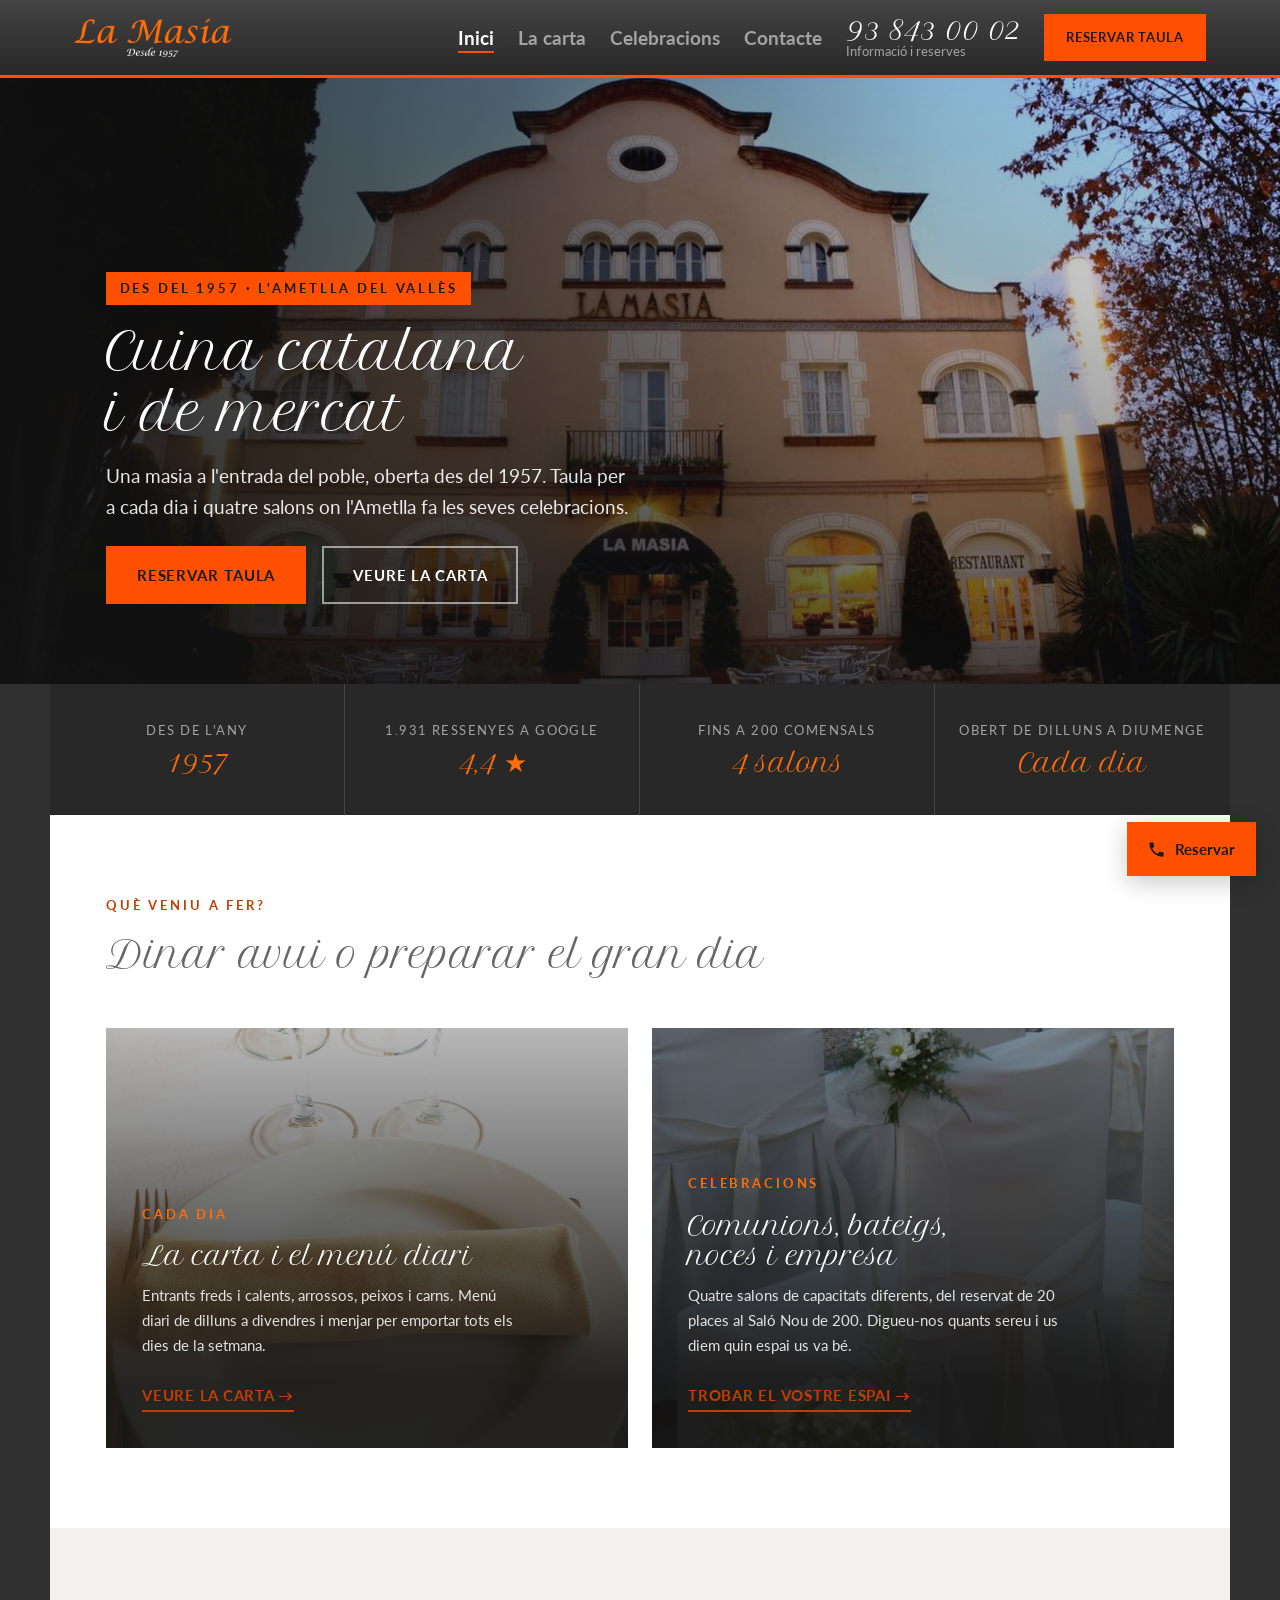
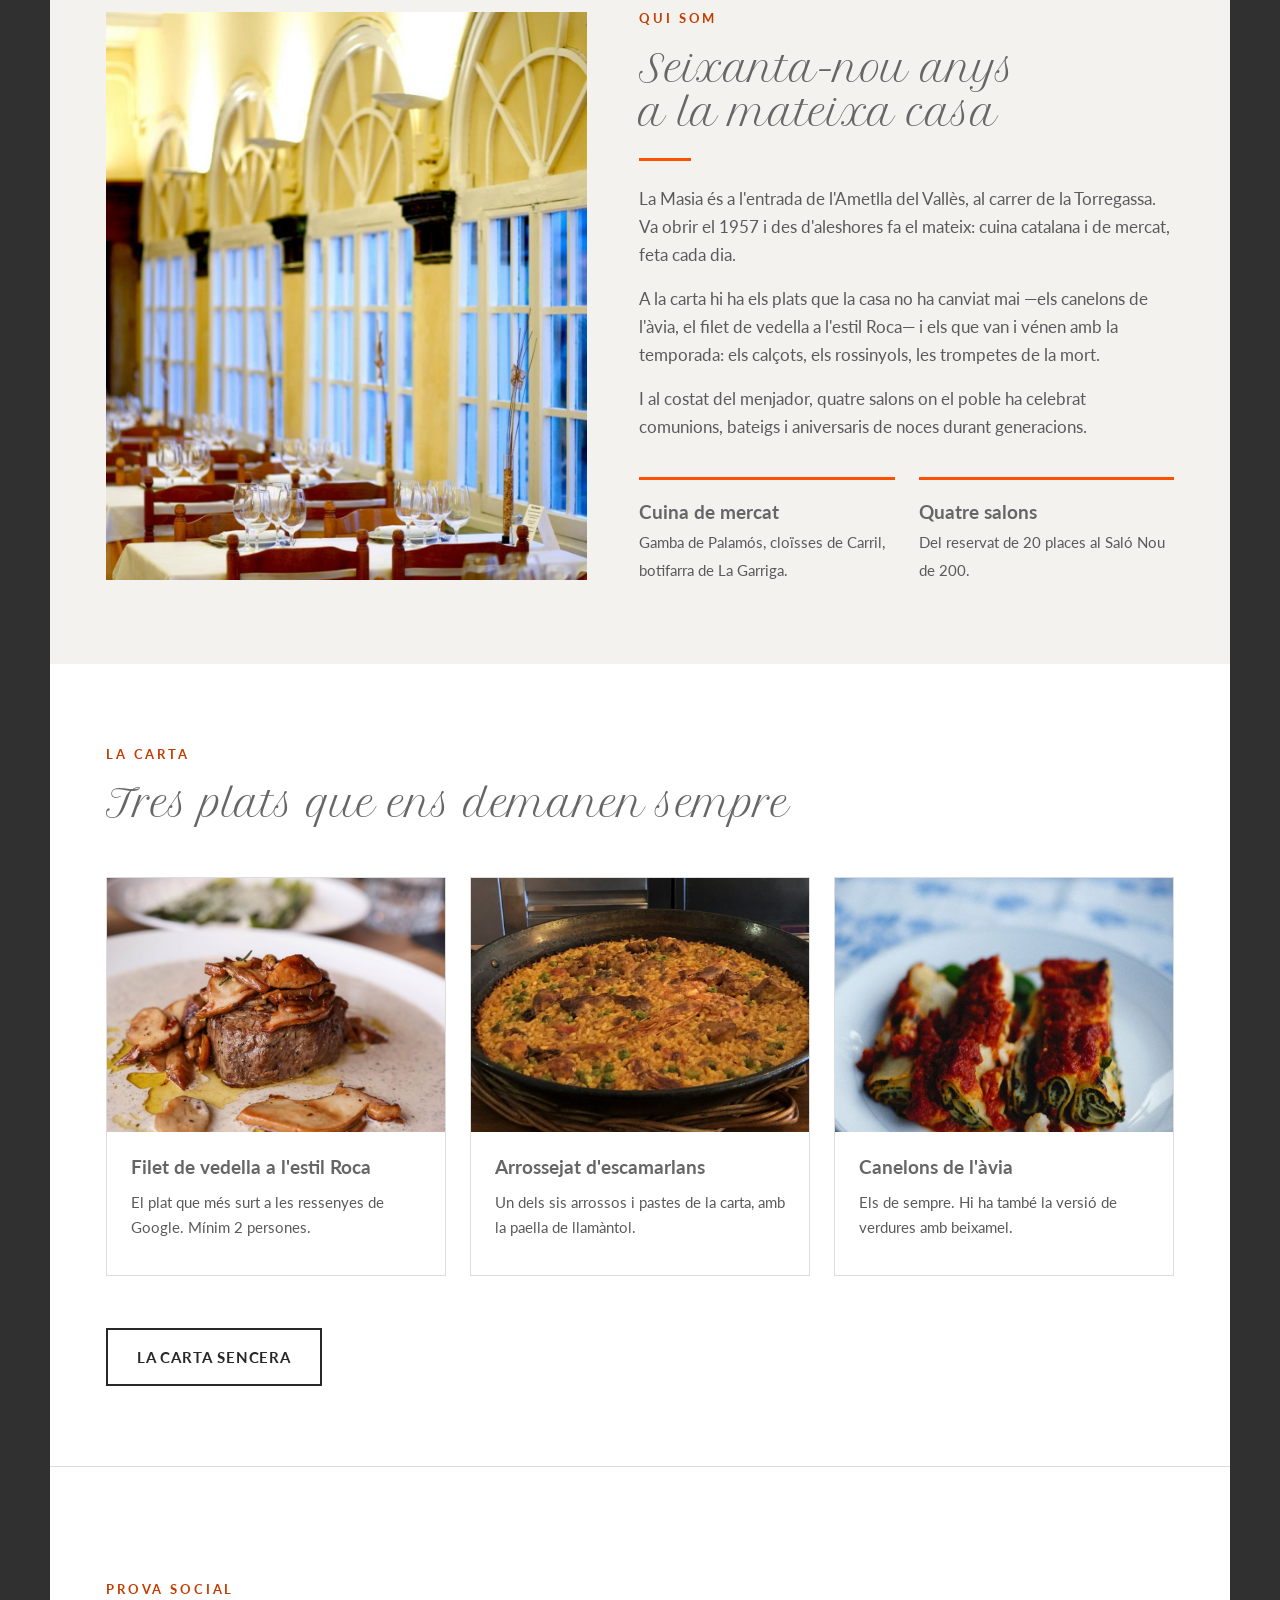
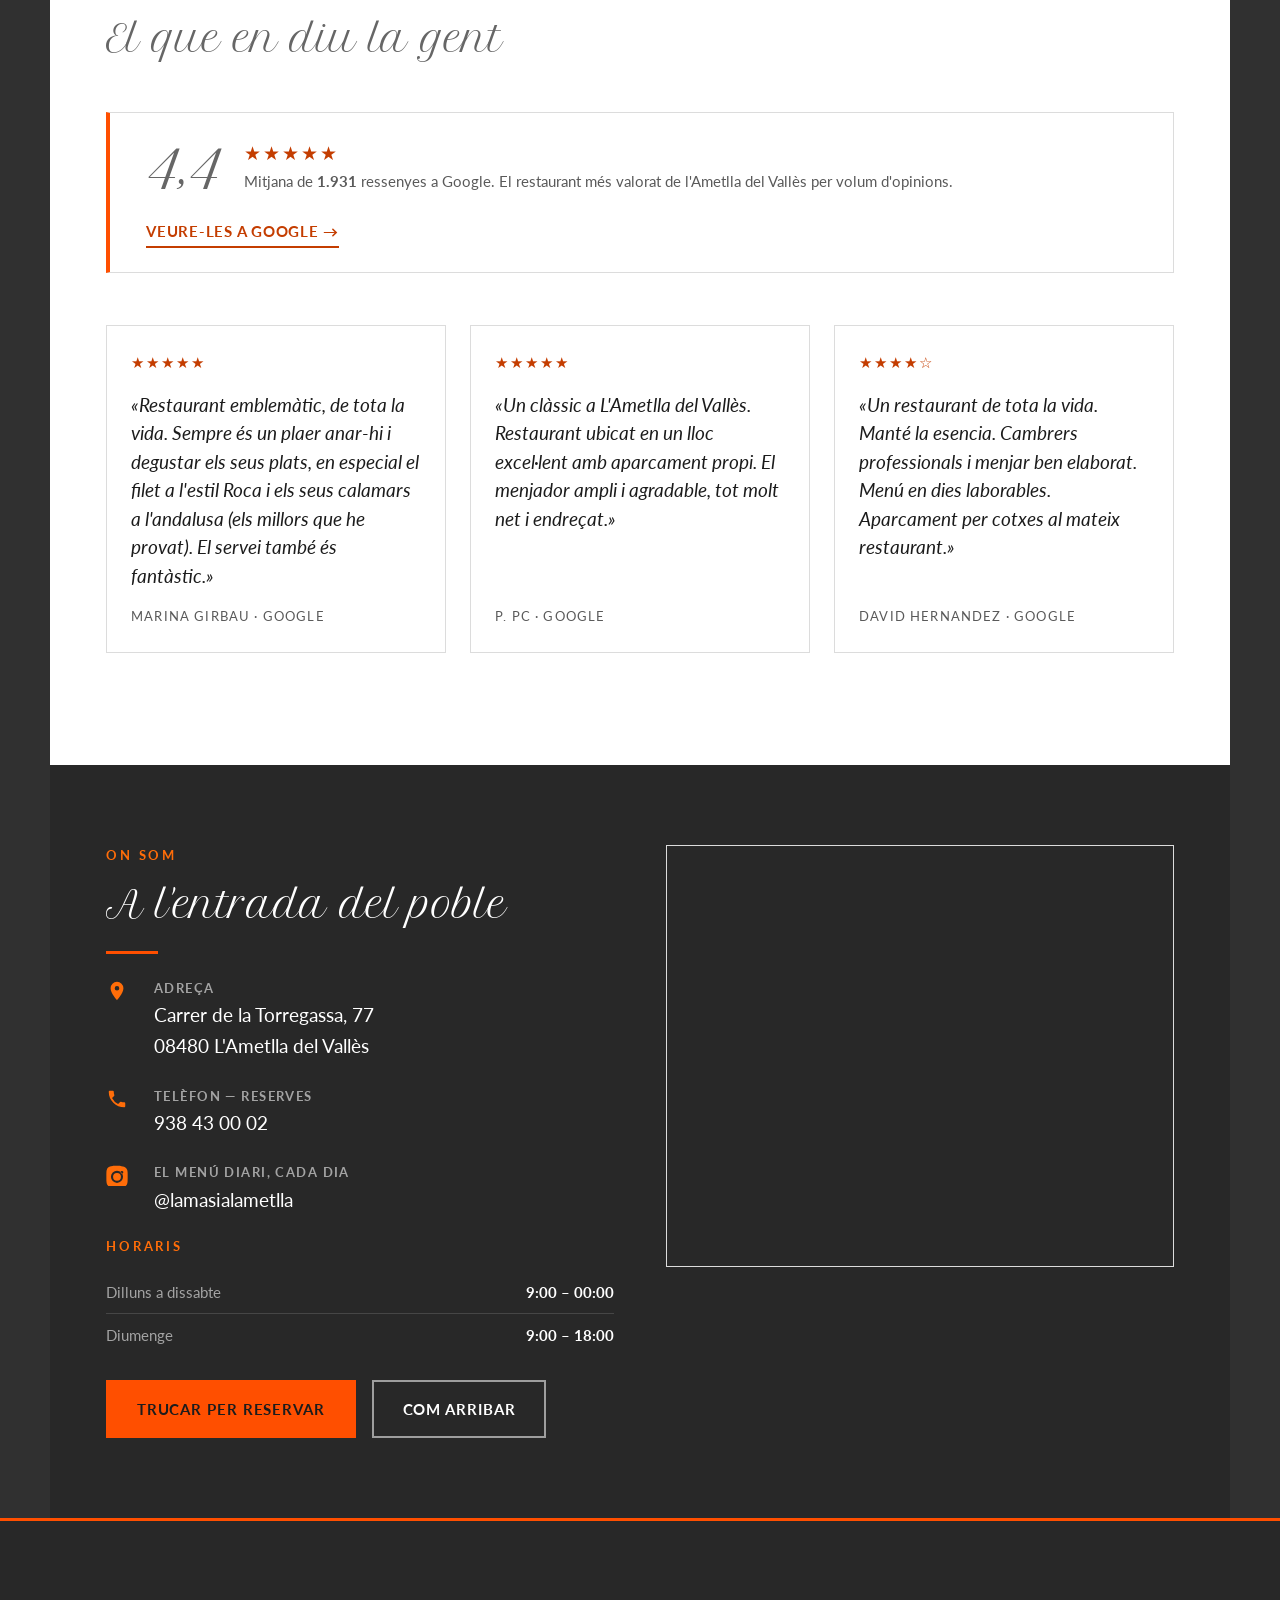
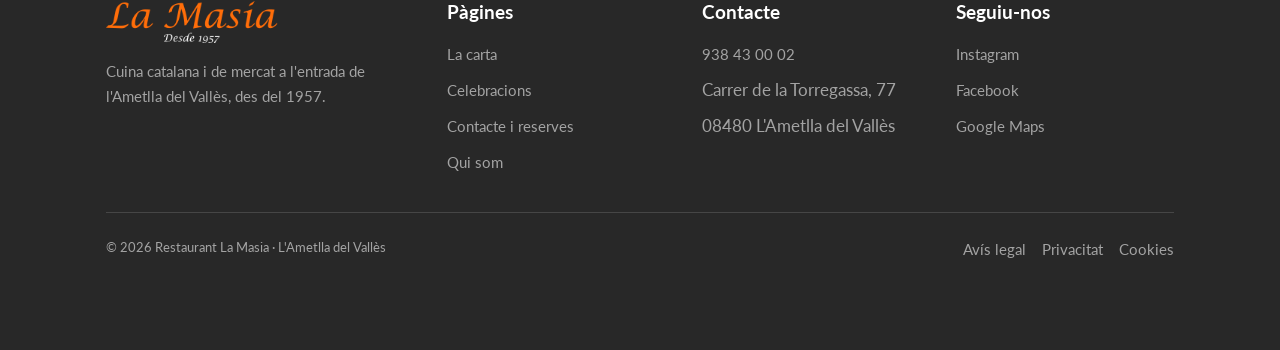
==== index.html @ 3cd814d4 "Arregla la lectura de la banda de fets i treu el mínim de comensals "1957 / Des de l'any" es llegia " ====
<!DOCTYPE html>
<html lang="ca">
<head>
<meta charset="UTF-8">
<meta name="viewport" content="width=device-width, initial-scale=1.0">
<title>Restaurant La Masia — Cuina catalana i de mercat a L'Ametlla del Vallès</title>
<meta name="description" content="Restaurant La Masia, a l'entrada de l'Ametlla del Vallès des del 1957. Cuina catalana i de mercat, menú diari, per emportar i quatre salons per a celebracions de fins a 200 persones.">
<link rel="canonical" href="https://lamasiarestaurant.com/">

<meta property="og:type" content="website">
<meta property="og:locale" content="ca_ES">
<meta property="og:site_name" content="Restaurant La Masia">
<meta property="og:title" content="Restaurant La Masia — Cuina catalana i de mercat a L'Ametlla del Vallès">
<meta property="og:description" content="Una masia a l'entrada de l'Ametlla del Vallès des del 1957. Cuina catalana i de mercat i quatre salons per a celebracions.">
<meta property="og:url" content="https://lamasiarestaurant.com/">
<meta property="og:image" content="https://lamasiarestaurant.com/assets/photo-hero.jpg">
<meta name="twitter:card" content="summary_large_image">

<link rel="icon" href="assets/favicon.ico" sizes="any">
<link rel="icon" type="image/png" href="assets/favicon.png">
<link rel="apple-touch-icon" href="assets/apple-touch-icon.png">

<link rel="preconnect" href="https://fonts.googleapis.com">
<link rel="preconnect" href="https://fonts.gstatic.com" crossorigin>
<link href="https://fonts.googleapis.com/css2?family=Lato:wght@400;700&family=Petit+Formal+Script&display=swap" rel="stylesheet">
<link rel="stylesheet" href="css/styles.css">

<!-- JSON-LD: subtipus Restaurant (no LocalBusiness genèric), amb els camps
     propis del tipus. Totes les dades són verificades — vegeu PLA.md.
     No hi ha "geo": no tenim coordenades comprovades i no se n'inventen. -->
<script type="application/ld+json">
{
  "@context": "https://schema.org",
  "@type": "Restaurant",
  "@id": "https://lamasiarestaurant.com/#restaurant",
  "name": "Restaurant La Masia",
  "alternateName": "La Masia de l'Ametlla",
  "description": "Masia a l'entrada de l'Ametlla del Vallès, oberta des del 1957, amb cuina catalana i de mercat i quatre salons per a celebracions.",
  "url": "https://lamasiarestaurant.com/",
  "telephone": "+34938430002",
  "foundingDate": "1957",
  "servesCuisine": ["Catalana", "Mediterrània", "De mercat"],
  "menu": "https://lamasiarestaurant.com/carta.html",
  "acceptsReservations": "https://lamasiarestaurant.com/contacte.html",
  "priceRange": "€€€",
  "currenciesAccepted": "EUR",
  "image": "https://lamasiarestaurant.com/assets/photo-hero.jpg",
  "logo": "https://lamasiarestaurant.com/assets/logo-la-masia.png",
  "hasMap": "https://maps.google.com/maps?q=Carrer+de+la+Torregassa+77+08480+L%27Ametlla+del+Vall%C3%A8s",
  "address": {
    "@type": "PostalAddress",
    "streetAddress": "Carrer de la Torregassa, 77",
    "addressLocality": "L'Ametlla del Vallès",
    "addressRegion": "Barcelona",
    "postalCode": "08480",
    "addressCountry": "ES"
  },
  "openingHoursSpecification": [
    {
      "@type": "OpeningHoursSpecification",
      "dayOfWeek": ["Monday", "Tuesday", "Wednesday", "Thursday", "Friday", "Saturday"],
      "opens": "09:00",
      "closes": "23:59"
    },
    {
      "@type": "OpeningHoursSpecification",
      "dayOfWeek": "Sunday",
      "opens": "09:00",
      "closes": "18:00"
    }
  ],
  "aggregateRating": {
    "@type": "AggregateRating",
    "ratingValue": "4.4",
    "reviewCount": "1931",
    "bestRating": "5"
  },
  "sameAs": [
    "https://www.facebook.com/lamasiadelametlla",
    "https://www.instagram.com/lamasialametlla/"
  ]
}
</script>
</head>
<body>

<a class="salta-al-contingut" href="#contingut">Vés al contingut</a>

<!-- ══ NAVEGACIÓ ══════════════════════════════════════════════ -->
<header class="nav">
  <div class="envolt">
    <a href="index.html" class="nav-marca" aria-label="Restaurant La Masia — inici">
      <img src="assets/logo-la-masia.png" width="229" height="56" alt="Restaurant La Masia" fetchpriority="high">
    </a>

    <nav aria-label="Navegació principal">
      <ul class="nav-enllacos">
        <li><a href="index.html" aria-current="page">Inici</a></li>
        <li><a href="carta.html">La carta</a></li>
        <li><a href="celebracions.html">Celebracions</a></li>
        <li><a href="contacte.html">Contacte</a></li>
      </ul>
    </nav>

    <a class="nav-tel" href="tel:+34938430002">
      <strong>93 843 00 02</strong>
      <span>Informació i reserves</span>
    </a>
    <a class="boto boto-principal" href="contacte.html">Reservar taula</a>

    <button class="nav-boto-menu" id="boto-menu" type="button"
            aria-expanded="false" aria-controls="menu-mobil" aria-label="Obrir el menú">
      <span></span><span></span><span></span>
    </button>
  </div>
</header>

<div class="menu-mobil" id="menu-mobil">
  <a href="index.html" aria-current="page">Inici</a>
  <a href="carta.html">La carta</a>
  <a href="celebracions.html">Celebracions</a>
  <a href="contacte.html">Contacte</a>
  <a href="tel:+34938430002">Trucar — 938 43 00 02</a>
  <a class="boto boto-principal" href="contacte.html">Reservar taula</a>
</div>

<main id="contingut">

  <!-- ══ HERO ═══════════════════════════════════════════════════
       La façana a tota pantalla. El taronja es reserva per als accents,
       no per a un fons: com a fons competeix amb la fotografia.
  ═══════════════════════════════════════════════════════════════ -->
  <section class="hero">
    <div class="hero-foto">
      <!-- FOTO DEL RESTAURANT (del seu web actual, 1200x800). La façana de dia.
           Convé demanar-los l'original a més resolució, i una de capvespre
           amb els llums encesos, que és com es veu millor la casa. -->
      <img src="assets/photo-hero.jpg" width="1800" height="1000"
           alt="" fetchpriority="high" decoding="async">
    </div>
    <div class="hero-vel"></div>

    <div class="envolt">
      <div class="hero-text">
        <span class="hero-etiqueta">Des del 1957 · L'Ametlla del Vallès</span>
        <h1 class="hero-titol">Cuina catalana i de mercat</h1>
        <p class="hero-frase">
          Una masia a l'entrada del poble, oberta des del 1957. Taula per a cada dia
          i quatre salons on l'Ametlla fa les seves celebracions.
        </p>
        <div class="grup-botons">
          <a class="boto boto-principal" href="tel:+34938430002">Reservar taula</a>
          <a class="boto boto-contorn" href="carta.html">Veure la carta</a>
        </div>
      </div>
    </div>
  </section>

  <div class="pagina">

  <!-- ══ BANDA DE FETS ══════════════════════════════════════════
       L'etiqueta va A DALT i la xifra a sota, a les quatre cel·les.
       Ha de ser igual a totes: si només se'n gira una, les xifres
       grans queden a alçades diferents i la fila es veu coixa.
  ═══════════════════════════════════════════════════════════════ -->
  <section class="banda-fets" aria-label="La Masia en xifres">
    <ul>
      <li>
        <span class="fet-etiqueta">Des de l'any</span>
        <span class="fet-xifra">1957</span>
      </li>
      <li>
        <span class="fet-etiqueta"><span data-valoracio="total">1.931</span> ressenyes a Google</span>
        <span class="fet-xifra"><span data-valoracio="nota">4,4</span> ★</span>
      </li>
      <li>
        <span class="fet-etiqueta">Fins a 200 comensals</span>
        <span class="fet-xifra">4 salons</span>
      </li>
      <li>
        <span class="fet-etiqueta">Obert de dilluns a diumenge</span>
        <span class="fet-xifra">Cada dia</span>
      </li>
    </ul>
  </section>

  <!-- ══ ELS DOS CAMINS ═════════════════════════════════════════
       La idea estructural de tota la web: La Masia són dos negocis
       sota un mateix sostre, amb dos públics i dos temps de decisió.
  ═══════════════════════════════════════════════════════════════ -->
  <section class="seccio">
    <div class="envolt">
      <div class="apareix">
        <span class="sobretitol">Què veniu a fer?</span>
        <h2 class="titol-seccio">Dinar avui o preparar el gran dia</h2>
      </div>

      <div class="camins">
        <article class="cami apareix">
          <!-- FOTO DEL RESTAURANT (del seu web actual). Taula parada. -->
          <img src="assets/photo-carta-hero.jpg" width="1800" height="850"
               alt="" loading="lazy" decoding="async">
          <span class="sobretitol">Cada dia</span>
          <h3>La carta i el menú diari</h3>
          <p>
            Entrants freds i calents, arrossos, peixos i carns. Menú diari de dilluns
            a divendres i menjar per emportar tots els dies de la setmana.
          </p>
          <span><a class="enllac-fletxa" href="carta.html">Veure la carta →</a></span>
        </article>

        <article class="cami apareix">
          <!-- FOTO DEL RESTAURANT (del seu web actual). Muntatge de celebració. -->
          <img src="assets/photo-celebracions-hero.jpg" width="1800" height="850"
               alt="" loading="lazy" decoding="async">
          <span class="sobretitol">Celebracions</span>
          <h3>Comunions, bateigs, noces i empresa</h3>
          <p>
            Quatre salons de capacitats diferents, del reservat de 20 places al Saló Nou
            de 200. Digueu-nos quants sereu i us diem quin espai us va bé.
          </p>
          <span><a class="enllac-fletxa" href="celebracions.html">Trobar el vostre espai →</a></span>
        </article>
      </div>
    </div>
  </section>

  <!-- ══ DES DEL 1957 ═══════════════════════════════════════════ -->
  <section class="seccio seccio-gris" id="qui-som">
    <div class="envolt">
      <div class="historia">
        <div class="historia-foto apareix">
          <!-- FOTO DEL RESTAURANT (del seu web actual). -->
          <img src="assets/photo-casa.jpg" width="1100" height="1300"
               alt="El menjador de La Masia" loading="lazy" decoding="async">
        </div>

        <div class="historia-cos apareix">
          <span class="sobretitol">Qui som</span>
          <h2 class="titol-seccio">Seixanta-nou anys a la mateixa casa</h2>
          <hr class="regle">
          <p>
            La Masia és a l'entrada de l'Ametlla del Vallès, al carrer de la Torregassa.
            Va obrir el 1957 i des d'aleshores fa el mateix: cuina catalana i de mercat,
            feta cada dia.
          </p>
          <p>
            A la carta hi ha els plats que la casa no ha canviat mai —els canelons de
            l'àvia, el filet de vedella a l'estil Roca— i els que van i vénen amb la
            temporada: els calçots, els rossinyols, les trompetes de la mort.
          </p>
          <p>
            I al costat del menjador, quatre salons on el poble ha celebrat comunions,
            bateigs i aniversaris de noces durant generacions.
          </p>

          <div class="valors">
            <div class="valor">
              <strong>Cuina de mercat</strong>
              <span>Gamba de Palamós, cloïsses de Carril, botifarra de La Garriga.</span>
            </div>
            <div class="valor">
              <strong>Quatre salons</strong>
              <span>Del reservat de 20 places al Saló Nou de 200.</span>
            </div>
          </div>
        </div>
      </div>
    </div>
  </section>

  <!-- ══ TRES PLATS DE LA CASA ══════════════════════════════════
       Noms exactes de la seva carta oficial de 2025. Sense preus:
       ells mateixos publiquen la carta sense preus.
  ═══════════════════════════════════════════════════════════════ -->
  <section class="seccio">
    <div class="envolt">
      <div class="apareix">
        <span class="sobretitol">La carta</span>
        <h2 class="titol-seccio">Tres plats que ens demanen sempre</h2>
      </div>

      <div class="plats-destacats">
        <article class="plat-targeta apareix">
          <!-- FOTO REAL PENDENT: filet de vedella a l'estil Roca.
         Ara hi ha una imatge d'STOCK (Pexels) que s'hi assembla, només
         perquè la maqueta es vegi bé. NO és un plat de la casa. -->
          <img src="assets/photo-plat-roca.jpg" width="1000" height="750"
               alt="" loading="lazy" decoding="async">
          <div class="plat-targeta-cos">
            <h3>Filet de vedella a l'estil Roca</h3>
            <p>El plat que més surt a les ressenyes de Google. Mínim 2 persones.</p>
          </div>
        </article>

        <article class="plat-targeta apareix">
          <!-- FOTO DEL RESTAURANT (del seu web actual). -->
          <img src="assets/photo-plat-arros.jpg" width="1000" height="750"
               alt="Paella feta a La Masia" loading="lazy" decoding="async">
          <div class="plat-targeta-cos">
            <h3>Arrossejat d'escamarlans</h3>
            <p>Un dels sis arrossos i pastes de la carta, amb la paella de llamàntol.</p>
          </div>
        </article>

        <article class="plat-targeta apareix">
          <!-- FOTO REAL PENDENT: canelons de l'àvia.
         Ara hi ha una imatge d'STOCK (Pexels). NO és un plat de la casa. -->
          <img src="assets/photo-plat-canelons.jpg" width="1000" height="750"
               alt="" loading="lazy" decoding="async">
          <div class="plat-targeta-cos">
            <h3>Canelons de l'àvia</h3>
            <p>Els de sempre. Hi ha també la versió de verdures amb beixamel.</p>
          </div>
        </article>
      </div>

      <p class="grup-botons">
        <a class="boto boto-contorn" href="carta.html">La carta sencera</a>
      </p>
    </div>
  </section>

  <!-- ══ RESSENYES ══════════════════════════════════════════════ -->
  <section class="seccio seccio-ampla" aria-labelledby="titol-ressenyes">
    <div class="envolt">
      <div class="apareix">
        <span class="sobretitol">Prova social</span>
        <h2 class="titol-seccio" id="titol-ressenyes">El que en diu la gent</h2>
      </div>

      <div class="nota-google apareix">
        <span class="nota-xifra" data-valoracio="nota">4,4</span>
        <div>
          <div class="nota-estrelles" aria-hidden="true">★★★★★</div>
          <p class="nota-detall">
            Mitjana de <strong data-valoracio="total">1.931</strong> ressenyes a Google.
            El restaurant més valorat de l'Ametlla del Vallès per volum d'opinions.
          </p>
        </div>
        <span><a class="enllac-fletxa"
           href="https://maps.google.com/maps?q=Restaurant+La+Masia+L%27Ametlla+del+Vall%C3%A8s"
           target="_blank" rel="noopener">Veure-les a Google →</a></span>
      </div>

      <div class="ressenyes">
        <!-- RESSENYES REALS del perfil de Google del restaurant, copiades
             l'1/08/2026. Cap d'inventada. El nom és el que mostra Google.

             Fidelitat del text: no s'hi ha canviat cap paraula. La 2a i la 3a
             estan escurçades perquè Google les talla amb "…"; s'han deixat les
             frases senceres del principi. A la 3a s'hi ha afegit un punt que hi
             faltava entre "laborables" i "Aparcament", i s'hi manté el
             "la esencia" tal com el va escriure l'autor.

             Si algun dia un autor demana que en treguin la seva, s'esborra. -->
        <figure class="ressenya apareix">
          <div class="ressenya-estrelles" aria-hidden="true">★★★★★</div>
          <p class="nomes-lectors">Valoració: 5 sobre 5</p>
          <blockquote>
            «Restaurant emblemàtic, de tota la vida. Sempre és un plaer anar-hi
            i degustar els seus plats, en especial el filet a l'estil Roca i els
            seus calamars a l'andalusa (els millors que he provat). El servei
            també és fantàstic.»
          </blockquote>
          <cite>Marina Girbau · Google</cite>
        </figure>

        <figure class="ressenya apareix">
          <div class="ressenya-estrelles" aria-hidden="true">★★★★★</div>
          <p class="nomes-lectors">Valoració: 5 sobre 5</p>
          <blockquote>
            «Un clàssic a L'Ametlla del Vallès. Restaurant ubicat en un lloc
            excel·lent amb aparcament propi. El menjador ampli i agradable, tot
            molt net i endreçat.»
          </blockquote>
          <cite>P. Pc · Google</cite>
        </figure>

        <figure class="ressenya apareix">
          <div class="ressenya-estrelles" aria-hidden="true">★★★★☆</div>
          <p class="nomes-lectors">Valoració: 4 sobre 5</p>
          <blockquote>
            «Un restaurant de tota la vida. Manté la esencia. Cambrers
            professionals i menjar ben elaborat. Menú en dies laborables.
            Aparcament per cotxes al mateix restaurant.»
          </blockquote>
          <cite>David Hernandez · Google</cite>
        </figure>
      </div>
    </div>
  </section>

  <!-- ══ ON SOM ═════════════════════════════════════════════════ -->
  <section class="seccio seccio-fosca" id="on-som">
    <div class="envolt">
      <div class="contacte-graella">
        <div class="apareix">
          <span class="sobretitol">On som</span>
          <h2 class="titol-seccio">A l'entrada del poble</h2>
          <hr class="regle">

          <ul class="dades">
            <li>
              <svg viewBox="0 0 24 24" aria-hidden="true"><path d="M12 2a7 7 0 0 0-7 7c0 5.25 7 13 7 13s7-7.75 7-13a7 7 0 0 0-7-7Zm0 9.5A2.5 2.5 0 1 1 12 6.5a2.5 2.5 0 0 1 0 5Z"/></svg>
              <span>
                <span class="dades-etiqueta">Adreça</span>
                <span class="dades-valor">Carrer de la Torregassa, 77<br>08480 L'Ametlla del Vallès</span>
              </span>
            </li>
            <li>
              <svg viewBox="0 0 24 24" aria-hidden="true"><path d="M6.6 10.8a15.1 15.1 0 0 0 6.6 6.6l2.2-2.2a1 1 0 0 1 1-.24 11.4 11.4 0 0 0 3.6.58 1 1 0 0 1 1 1V20a1 1 0 0 1-1 1A17 17 0 0 1 3 4a1 1 0 0 1 1-1h3.5a1 1 0 0 1 1 1 11.4 11.4 0 0 0 .57 3.6 1 1 0 0 1-.25 1Z"/></svg>
              <span>
                <span class="dades-etiqueta">Telèfon — reserves</span>
                <span class="dades-valor"><a href="tel:+34938430002">938 43 00 02</a></span>
              </span>
            </li>
            <li>
              <svg viewBox="0 0 24 24" aria-hidden="true"><path d="M12 2c-3.2 0-3.6 0-4.9.07-1.2.06-2.1.26-2.8.55a5.6 5.6 0 0 0-2 1.3 5.6 5.6 0 0 0-1.3 2c-.3.7-.5 1.5-.55 2.8C.4 10.4.4 10.8.4 14s0 3.6.07 4.9c.06 1.2.26 2.1.55 2.8.3.8.7 1.4 1.3 2 .6.6 1.2 1 2 1.3.7.3 1.5.5 2.8.55 1.3.06 1.7.07 4.9.07s3.6 0 4.9-.07c1.2-.06 2.1-.26 2.8-.55a5.6 5.6 0 0 0 2-1.3 5.6 5.6 0 0 0 1.3-2c.3-.7.5-1.5.55-2.8.06-1.3.07-1.7.07-4.9s0-3.6-.07-4.9c-.06-1.2-.26-2.1-.55-2.8a5.6 5.6 0 0 0-1.3-2 5.6 5.6 0 0 0-2-1.3c-.7-.3-1.5-.5-2.8-.55C15.6 2 15.2 2 12 2Zm0 5.4a6.6 6.6 0 1 1 0 13.2 6.6 6.6 0 0 1 0-13.2Zm0 2.3a4.3 4.3 0 1 0 0 8.6 4.3 4.3 0 0 0 0-8.6Zm6.9-.6a1.5 1.5 0 1 1-3.1 0 1.5 1.5 0 0 1 3.1 0Z"/></svg>
              <span>
                <span class="dades-etiqueta">El menú diari, cada dia</span>
                <span class="dades-valor">
                  <a href="https://www.instagram.com/lamasialametlla/" target="_blank" rel="noopener">@lamasialametlla</a>
                </span>
              </span>
            </li>
          </ul>

          <h3 class="sobretitol">Horaris</h3>
          <ul class="horaris">
            <li><span class="dia">Dilluns a dissabte</span><span class="hora">9:00 – 00:00</span></li>
            <li><span class="dia">Diumenge</span><span class="hora">9:00 – 18:00</span></li>
          </ul>

          <p class="grup-botons">
            <a class="boto boto-principal" href="tel:+34938430002">Trucar per reservar</a>
            <a class="boto boto-contorn" href="contacte.html">Com arribar</a>
          </p>
        </div>

        <div class="mapa apareix">
          <!-- Mapa real per consulta d'adreça (mai coordenades inventades) -->
          <iframe
            src="https://maps.google.com/maps?q=Carrer%20de%20la%20Torregassa%2C%2077%2C%2008480%20L%27Ametlla%20del%20Vall%C3%A8s&output=embed"
            width="600" height="420" loading="lazy"
            referrerpolicy="no-referrer-when-downgrade"
            title="Mapa: Restaurant La Masia, carrer de la Torregassa 77, L'Ametlla del Vallès"></iframe>
        </div>
      </div>
    </div>
  </section>

  </div><!-- /.pagina -->
</main>

<!-- ══ PEU ══════════════════════════════════════════════════════ -->
<footer class="peu">
  <div class="envolt">
    <div class="peu-graella">
      <div class="peu-marca">
        <img src="assets/logo-la-masia.png" width="229" height="56" alt="Restaurant La Masia" loading="lazy">
        <p>
          Cuina catalana i de mercat a l'entrada de l'Ametlla del Vallès,
          des del 1957.
        </p>
      </div>

      <div>
        <h2>Pàgines</h2>
        <ul>
          <li><a href="carta.html">La carta</a></li>
          <li><a href="celebracions.html">Celebracions</a></li>
          <li><a href="contacte.html">Contacte i reserves</a></li>
          <li><a href="index.html#qui-som">Qui som</a></li>
        </ul>
      </div>

      <div>
        <h2>Contacte</h2>
        <ul>
          <li><a href="tel:+34938430002">938 43 00 02</a></li>
          <li>Carrer de la Torregassa, 77</li>
          <li>08480 L'Ametlla del Vallès</li>
        </ul>
      </div>

      <div>
        <h2>Seguiu-nos</h2>
        <ul>
          <li><a href="https://www.instagram.com/lamasialametlla/" target="_blank" rel="noopener">Instagram</a></li>
          <li><a href="https://www.facebook.com/lamasiadelametlla" target="_blank" rel="noopener">Facebook</a></li>
          <li><a href="https://maps.google.com/maps?q=Restaurant+La+Masia+L%27Ametlla+del+Vall%C3%A8s" target="_blank" rel="noopener">Google Maps</a></li>
        </ul>
      </div>
    </div>

    <div class="peu-baix">
      <p>© <span data-any>2026</span> Restaurant La Masia · L'Ametlla del Vallès</p>
      <nav aria-label="Pàgines legals">
        <a href="avis-legal.html">Avís legal</a>
        <a href="politica-privacitat.html">Privacitat</a>
        <a href="politica-cookies.html">Cookies</a>
      </nav>
    </div>
  </div>
</footer>

<!-- Acció ràpida dominant: el telèfon. Avui és l'únic canal pel qual
     accepten reserves — no tenen WhatsApp públic i no se n'inventa cap. -->
<a class="truca-flotant" href="tel:+34938430002">
  <svg viewBox="0 0 24 24" aria-hidden="true"><path d="M6.6 10.8a15.1 15.1 0 0 0 6.6 6.6l2.2-2.2a1 1 0 0 1 1-.24 11.4 11.4 0 0 0 3.6.58 1 1 0 0 1 1 1V20a1 1 0 0 1-1 1A17 17 0 0 1 3 4a1 1 0 0 1 1-1h3.5a1 1 0 0 1 1 1 11.4 11.4 0 0 0 .57 3.6 1 1 0 0 1-.25 1Z"/></svg>
  Reservar
</a>

<script src="js/main.js"></script>
</body>
</html>
---- css/styles.css ----
﻿/* ═══════════════════════════════════════════════════════════════════
   Restaurant La Masia — L'Ametlla del Vallès

   ⚠️ REGLA D'AQUEST PROJECTE: el client JA TÉ WEB. La identitat és
   SEVA, no nostra. Colors, tipografia i to visual estan HERETATS de
   lamasiarestaurant.com, no inventats. El que millorem és què ofereix
   la web i com ho ofereix, no com es veu la marca.

   Tot el que hi ha aquí està mostrejat de la seva web actual:
     · Tipografia de títols  → computed style: "Lucida, Arial, Helvetica"
       ("Lucida" resol a Lucida Calligraphy: 452 px mesurats, coincidència
       exacta amb Lucida Calligraphy i no amb cap altra Lucida)
     · Tipografia de cos     → computed style: Arial, Helvetica, Nimbus Sans L
     · Taronja del tema      → #FF4F00, del seu bg_web.png
     · Taronja del logotip   → #FF6D09, mostrejat del seu logo.png
     · Grisos                → #303030 fons, #282828/#434343 capçalera,
                               #1C1C1C text, #666666 títols de secció
   ═══════════════════════════════════════════════════════════════════ */

:root {
  /* ── Color: TOT heretat de la seva web ── */
  --taronja:       #FF4F00;  /* el taronja de les bandes del seu tema      */
  --taronja-logo:  #FF6D09;  /* el del logotip; s'usa sobre fons foscos    */
  --taronja-text:  #C43D00;  /* variant AA per a text sobre blanc (5,2:1)  */

  --gris-fons:     #303030;  /* fons de pàgina de la seva web              */
  --gris-cap-alt:  #434343;  /* dalt del degradat de la capçalera          */
  --gris-cap-baix: #282828;  /* baix del degradat de la capçalera          */
  --gris-panell:   #414141;  /* els seus desplegables                      */

  --blanc:         #FFFFFF;  /* la seva àrea de contingut                  */
  --text:          #1C1C1C;  /* el seu color de cos                        */
  --text-titol:    #666666;  /* el seu color de títol de secció            */
  --text-suau:     #5A5A5A;  /* variant AA del seu gris per a text llarg   */
  --text-clar:     #A3A3A3;  /* el seu gris sobre fons fosc                */
  --vora:          #DCDCDC;  /* filets; decoratius                         */
  --vora-fosca:    rgba(255, 255, 255, 0.14);

  /* Contrast verificat (vegeu PLA.md):
     · --taronja NO fa mai de text sobre blanc (3,3:1). Sobre blanc,
       text taronja = --taronja-text. Sobre fons fosc = --taronja-logo.
     · Botó taronja: sempre amb text --text (5,2:1). Mai blanc a sobre. */

  /* ── Tipografia ──
     Títols: **Petit Formal Script**, una cal·ligràfica web.
     La seva web fa servir Lucida Calligraphy, que és una lletra del
     SISTEMA: als mòbils (iOS i Android no la porten) queia a una serif
     qualsevol i es perdia el caràcter de la casa. Petit Formal Script és
     la que més s'hi assembla d'entre les que es carreguen com a webfont,
     comparades una per una: manté la mà cal·ligràfica.

     Va PRIMERA a la pila, per davant de Lucida Calligraphy, a propòsit:
     si Lucida anés primera, els ordinadors amb Windows veurien una lletra
     i els mòbils una altra. Ha de ser la mateixa a tot arreu.

     ⚠️ És una lletra fina: NO s'ha de fer servir per sota d'uns 22 px.
     Els usos petits (menú, preguntes freqüents, títols del peu) van amb
     --cos, que a més es llegeix molt millor en aquestes mides.

     Cos: la seva web fa servir Arial per defecte, que no és una decisió
     de marca sinó el que va sortir. Aquí s'usa Lato. */
  --titols: "Petit Formal Script", "Lucida Calligraphy", "Apple Chancery",
            "URW Chancery L", "Palatino Linotype", Palatino, Georgia, serif;
  --cos:    "Lato", "Segoe UI", Arial, Helvetica, sans-serif;

  /* La seva web fa servir 12px de cos, massa petit per llegir-hi bé.
     Pujar-ho és millorar COM s'ofereix, no canviar la marca. */
  --t-xs:   0.8125rem;
  --t-sm:   0.9375rem;
  --t-base: 1.0625rem;
  --t-md:   1.1875rem;
  --t-lg:   clamp(1.3rem, 1.1rem + 0.9vw, 1.6rem);
  --t-xl:   clamp(1.7rem, 1.4rem + 1.5vw, 2.3rem);
  --t-2xl:  clamp(2.1rem, 1.6rem + 2.4vw, 3.2rem);
  --t-3xl:  clamp(2.6rem, 1.8rem + 3.6vw, 4.4rem);

  --track-ample:  0.22em;
  --track-just:  -0.01em;

  /* ── Espaiat ──
     Escala pensada perquè res quedi arrapat: el salt entre seccions
     (--s-7) ha de ser clarament més gran que el salt entre blocs de
     dins d'una secció (--s-4/--s-5), o tot sembla la mateixa cosa. */
  --s-1: 0.5rem;
  --s-2: 1rem;
  --s-3: 1.5rem;
  --s-4: 2.25rem;
  --s-5: 3.25rem;
  --s-6: 5rem;
  --s-7: 7rem;

  --ample: 1180px;
  --ample-text: 64ch;

  --radi: 0;                 /* la seva web no arrodoneix res */
  --ombra: 0 1px 3px rgba(0, 0, 0, 0.14);
  --ombra-up: 0 6px 24px rgba(0, 0, 0, 0.22);

  --nav-h: 78px;
}

/* ═══ BASE ═══════════════════════════════════════════════════════ */

*, *::before, *::after { box-sizing: border-box; margin: 0; padding: 0; }

html {
  /* El desplaçament suau el fa js/main.js: hi ha configuracions on
     `scroll-behavior: smooth` no fa res i deixa els enllaços morts. */
  scroll-padding-top: calc(var(--nav-h) + 1rem);
  -webkit-text-size-adjust: 100%;
}

body {
  background: var(--gris-fons);
  color: var(--text);
  font-family: var(--cos);
  font-size: var(--t-base);
  line-height: 1.65;
  overflow-x: hidden;
  -webkit-font-smoothing: antialiased;
}

img { display: block; max-width: 100%; height: auto; }
a { color: inherit; text-decoration: none; }
button { font: inherit; color: inherit; cursor: pointer; }

/* Els títols van SENCERS a la cal·ligràfica, com els seus.
   Res de barrejar rodona i cursiva dins d'un mateix títol. */
h1, h2, h3, h4 {
  font-family: var(--titols);
  font-weight: 400;
  line-height: 1.2;
  letter-spacing: var(--track-just);
  text-wrap: balance;
}

/* La cal·ligràfica és fina: per sota d'uns 22 px es perd, sobretot al
   mòbil. Els títols petits van amb la lletra de cos, que s'hi llegeix
   molt millor. Un sol lloc per a tota la web. */
.sala h3,
.plat-targeta h3,
.peu h2,
.valor strong {
  font-family: var(--cos);
  font-weight: 700;
  letter-spacing: 0;
}
p { text-wrap: pretty; }

:focus-visible {
  outline: 2px solid var(--taronja-text);
  outline-offset: 3px;
}
.nav :focus-visible,
.peu :focus-visible,
.hero :focus-visible,
.seccio-fosca :focus-visible { outline-color: var(--blanc); }

.salta-al-contingut {
  position: absolute;
  left: -9999px;
  top: 0;
  z-index: 999;
  background: var(--gris-cap-baix);
  color: var(--blanc);
  padding: var(--s-2) var(--s-3);
  font-weight: 700;
}
.salta-al-contingut:focus { left: 0; }

/* Text només per a lectors de pantalla (les estrelles són decoratives;
   la valoració s'hi ha de poder llegir igualment) */
.nomes-lectors {
  position: absolute;
  width: 1px; height: 1px;
  padding: 0; margin: -1px;
  overflow: hidden;
  clip: rect(0 0 0 0);
  white-space: nowrap;
}

/* ═══ ESTRUCTURA ════════════════════════════════════════════════
   Com la seva: marc gris fosc, columna blanca de contingut al mig.
   ═════════════════════════════════════════════════════════════ */

.pagina {
  max-width: var(--ample);
  margin-inline: auto;
  background: var(--blanc);
}

.envolt {
  width: 100%;
  max-width: calc(var(--ample) - 4rem);
  margin-inline: auto;
  padding-inline: var(--s-3);
}

.seccio { padding-block: var(--s-6); }
.seccio-ampla { padding-block: var(--s-7); }

/* Ritme vertical dins de cada secció.
   Sense això el títol queda arrapat a la graella de sota i tot sembla
   el mateix bloc. Un sol lloc per a tota la web, no pedaços per secció. */
.seccio > .envolt > * + *,
.seccio-ampla > .envolt > * + * { margin-top: var(--s-5); }

/* El mateix ritme, però DINS dels blocs compostos: el formulari, les
   columnes de contacte i el missatge d'èxit. La regla de sobre no hi
   arribava (són nets més avall) i tot quedava enganxat. */
.formulari > * + *,
.form-ok > * + *,
.cercador > * + *,
.contacte-graella > div > * + * { margin-top: var(--s-3); }

/* L'avanttítol i el seu títol són una sola cosa: van junts */
.formulari > .sobretitol + *,
.cercador > .sobretitol + *,
.contacte-graella > div > .sobretitol + * { margin-top: 0; }

/* Dues seccions seguides del mateix color s'han de poder distingir */
.seccio + .seccio,
.seccio-ampla + .seccio,
.seccio + .seccio-ampla { border-top: 1px solid var(--vora); }
.seccio-fosca + .seccio-fosca,
.seccio-fosca + .seccio,
.seccio + .seccio-fosca,
.seccio-gris + .seccio,
.seccio + .seccio-gris { border-top: 0; }

.seccio-fosca { background: var(--gris-cap-baix); color: var(--blanc); }
.seccio-fosca h2, .seccio-fosca h3 { color: var(--blanc); }
/* Gris molt clar per separar seccions consecutives sense trencar el to */
.seccio-gris { background: #F4F2EF; }

/* ═══ TITULARS ══════════════════════════════════════════════════ */

.sobretitol {
  display: block;
  font-family: var(--cos);
  font-size: var(--t-xs);
  font-weight: 700;
  letter-spacing: var(--track-ample);
  text-transform: uppercase;
  color: var(--taronja-text);
  margin-bottom: var(--s-2);
}
.seccio-fosca .sobretitol { color: var(--taronja-logo); }

.titol-seccio { font-size: var(--t-xl); color: var(--text-titol); }
.seccio-fosca .titol-seccio { color: var(--blanc); }

.entradeta {
  font-size: var(--t-md);
  color: var(--text-suau);
  max-width: var(--ample-text);
  margin-top: var(--s-3);
}
.seccio-fosca .entradeta { color: rgba(255, 255, 255, 0.82); }

.regle {
  width: 52px;
  height: 3px;
  background: var(--taronja);
  border: 0;
  margin-block: var(--s-3);
}

/* ═══ BOTONS ════════════════════════════════════════════════════ */

.boto {
  display: inline-flex;
  align-items: center;
  justify-content: center;
  gap: 0.5rem;
  padding: 0.9rem 1.8rem;
  border: 2px solid transparent;
  border-radius: var(--radi);
  font-family: var(--cos);
  font-size: var(--t-sm);
  font-weight: 700;
  letter-spacing: 0.06em;
  text-transform: uppercase;
  text-align: center;
  transition: background 0.2s ease, color 0.2s ease, border-color 0.2s ease;
}

/* Fons taronja SEMPRE amb text fosc (5,2:1) */
.boto-principal { background: var(--taronja); color: var(--text); }
.boto-principal:hover { background: var(--taronja-logo); }

.boto-contorn {
  background: transparent;
  border-color: var(--gris-cap-baix);
  color: var(--gris-cap-baix);
}
.boto-contorn:hover { background: var(--gris-cap-baix); color: var(--blanc); }

.seccio-fosca .boto-contorn,
.hero .boto-contorn {
  border-color: rgba(255, 255, 255, 0.55);
  color: var(--blanc);
}
.seccio-fosca .boto-contorn:hover,
.hero .boto-contorn:hover { background: rgba(255, 255, 255, 0.12); border-color: var(--blanc); }


.grup-botons { display: flex; flex-wrap: wrap; gap: var(--s-2); }

.enllac-fletxa {
  display: inline-flex;
  align-items: center;
  gap: 0.45rem;
  font-weight: 700;
  font-size: var(--t-sm);
  text-transform: uppercase;
  letter-spacing: 0.05em;
  color: var(--taronja-text);
  border-bottom: 2px solid currentColor;
  padding-bottom: 2px;
  transition: gap 0.2s ease;
}
.enllac-fletxa:hover { gap: 0.85rem; }
.seccio-fosca .enllac-fletxa { color: var(--taronja-logo); }

/* ═══ NAVEGACIÓ ═════════════════════════════════════════════════
   Degradat gris fosc, com la seva capçalera. Opaca per defecte:
   si el JS falla, els enllaços clars continuen sent llegibles.
   ═════════════════════════════════════════════════════════════ */

.nav {
  position: fixed;
  inset: 0 0 auto 0;
  z-index: 200;
  height: var(--nav-h);
  display: flex;
  align-items: center;
  background: linear-gradient(to bottom, var(--gris-cap-alt), var(--gris-cap-baix));
  border-bottom: 3px solid var(--taronja);
  transition: box-shadow 0.25s ease;
}
.nav > .envolt {
  display: flex;
  align-items: center;
  gap: var(--s-3);
  max-width: var(--ample);
}

.nav-marca { display: flex; align-items: center; margin-right: auto; }
.nav-marca img { width: 158px; height: 39px; object-fit: contain; }

.nav-enllacos { display: flex; align-items: center; gap: var(--s-3); list-style: none; }
.nav-enllacos a {
  font-family: var(--cos);
  font-weight: 700;
  font-size: var(--t-md);
  color: var(--text-clar);
  transition: color 0.2s ease;
}
.nav-enllacos a:hover,
.nav-enllacos a[aria-current="page"] { color: var(--blanc); }
.nav-enllacos a[aria-current="page"] {
  border-bottom: 2px solid var(--taronja);
  padding-bottom: 2px;
}

/* El telèfon gran és la seva marca de casa: hi és a la capçalera */
.nav-tel { display: flex; flex-direction: column; line-height: 1.1; white-space: nowrap; }
.nav-tel strong {
  font-family: var(--titols);
  font-size: var(--t-lg);
  font-weight: 400;
  color: var(--blanc);
}
.nav-tel span {
  font-family: var(--cos);
  font-size: var(--t-xs);
  color: var(--text-clar);
}
.nav-tel:hover strong { color: var(--taronja-logo); }

.nav .boto { padding: 0.7rem 1.25rem; font-size: var(--t-xs); }

.nav-boto-menu {
  display: none;
  flex-direction: column;
  justify-content: center;
  gap: 5px;
  width: 46px;
  height: 46px;
  padding: 11px;
  background: none;
  border: 1px solid var(--vora-fosca);
}
.nav-boto-menu span {
  display: block;
  height: 2px;
  background: var(--blanc);
  transition: transform 0.25s ease, opacity 0.25s ease;
}
.nav-boto-menu[aria-expanded="true"] span:nth-child(1) { transform: translateY(7px) rotate(45deg); }
.nav-boto-menu[aria-expanded="true"] span:nth-child(2) { opacity: 0; }
.nav-boto-menu[aria-expanded="true"] span:nth-child(3) { transform: translateY(-7px) rotate(-45deg); }

.menu-mobil {
  position: fixed;
  inset: var(--nav-h) 0 auto 0;
  z-index: 199;
  display: none;
  flex-direction: column;
  background: var(--gris-panell);
  border-bottom: 3px solid var(--taronja);
  padding-bottom: var(--s-3);
}
.menu-mobil.obert { display: flex; }
.menu-mobil a {
  font-family: var(--cos);
  font-weight: 700;
  font-size: var(--t-md);
  color: var(--blanc);
  padding: 0.85rem var(--s-3);
  border-bottom: 1px solid var(--vora-fosca);
}
.menu-mobil a:hover { background: rgba(255, 255, 255, 0.07); }
.menu-mobil .boto { margin: var(--s-3) var(--s-3) 0; font-family: var(--cos); }

/* ═══ TRUCADA FLOTANT ═══════════════════════════════════════════ */

.truca-flotant {
  position: fixed;
  right: var(--s-3);
  bottom: var(--s-3);
  z-index: 180;
  display: inline-flex;
  align-items: center;
  gap: 0.55rem;
  padding: 0.9rem 1.3rem;
  background: var(--taronja);
  color: var(--text);
  font-weight: 700;
  font-size: var(--t-sm);
  box-shadow: var(--ombra-up);
  transition: background 0.2s ease;
}
.truca-flotant:hover { background: var(--taronja-logo); }
.truca-flotant svg { width: 19px; height: 19px; fill: currentColor; flex-shrink: 0; }

/* ═══ HERO ══════════════════════════════════════════════════════
   La façana a tota pantalla. El taronja NO fa de fons: com a fons
   competeix amb la fotografia i se'n menja el protagonisme. Queda
   per als accents (l'etiqueta, el filet de la barra, els botons).
   ═════════════════════════════════════════════════════════════ */

.hero {
  position: relative;
  display: flex;
  align-items: flex-end;
  min-height: 76svh;
  padding-block: calc(var(--nav-h) + var(--s-5)) var(--s-6);
  background: var(--gris-cap-baix);
  overflow: hidden;
}
.hero-foto { position: absolute; inset: 0; z-index: 0; }
.hero-foto img { width: 100%; height: 100%; object-fit: cover; }
/* Dues capes: una que enfosqueix el costat del text i una altra que
   assenta la part baixa. La foto la posa el client i no sabem si serà
   clara o fosca, així que el text ha de quedar llegible en tots dos
   casos: a la zona del titular l'opacitat combinada no baixa de ~0,8,
   que sobre el píxel més clar possible encara dona molt més d'AA. */
.hero-vel {
  position: absolute;
  inset: 0;
  z-index: 1;
  background:
    linear-gradient(to right,
                    rgba(18, 18, 18, 0.84) 0%,
                    rgba(18, 18, 18, 0.58) 40%,
                    rgba(18, 18, 18, 0.14) 74%,
                    rgba(18, 18, 18, 0) 100%),
    linear-gradient(to top,
                    rgba(18, 18, 18, 0.62) 0%,
                    rgba(18, 18, 18, 0.20) 55%,
                    rgba(18, 18, 18, 0) 100%);
}
.hero > .envolt { position: relative; z-index: 2; }
.hero-text { max-width: 44rem; }
/* Text FOSC sobre el taronja (5,2:1). En blanc només arribaria a 3,3:1 i
   a 13 px en negreta això no compta com a text gran: no passaria AA. */
.hero-etiqueta {
  display: inline-block;
  font-size: var(--t-xs);
  font-weight: 700;
  letter-spacing: var(--track-ample);
  text-transform: uppercase;
  color: var(--text);
  background: var(--taronja);
  padding: 0.35rem 0.85rem;
  margin-bottom: var(--s-2);
}
/* La cal·ligràfica ocupa molt més amplada que una sans a la mateixa mida:
   el titular va un escaló per sota del que faria servir amb una altra lletra. */
.hero-titol { font-size: var(--t-2xl); color: var(--blanc); }
.hero-frase {
  font-size: var(--t-md);
  color: rgba(255, 255, 255, 0.9);
  max-width: 48ch;
  margin-block: var(--s-2) var(--s-3);
}

/* ═══ BANDA DE FETS ═════════════════════════════════════════════ */

.banda-fets { background: var(--gris-cap-baix); color: var(--blanc); }
.banda-fets ul { list-style: none; display: grid; grid-template-columns: repeat(4, 1fr); }
.banda-fets li {
  padding: var(--s-4) var(--s-3);
  border-right: 1px solid var(--vora-fosca);
  text-align: center;
}
.banda-fets li:last-child { border-right: 0; }
/* L'etiqueta va a dalt i la xifra a sota, com a totes les cel·les */
.fet-etiqueta {
  display: block;
  font-size: var(--t-xs);
  text-transform: uppercase;
  letter-spacing: 0.11em;
  color: var(--text-clar);
}
.fet-xifra {
  display: block;
  font-family: var(--titols);
  font-size: var(--t-lg);
  color: var(--taronja-logo);
  line-height: 1.2;
  margin-top: 0.4rem;
}

/* ═══ ELS DOS CAMINS ════════════════════════════════════════════ */

.camins { display: grid; grid-template-columns: 1fr 1fr; gap: var(--s-3); }
.cami {
  position: relative;
  display: flex;
  flex-direction: column;
  justify-content: flex-end;
  min-height: 420px;
  padding: var(--s-4);
  overflow: hidden;
  background: var(--gris-cap-baix);
  isolation: isolate;
}
.cami img {
  position: absolute;
  inset: 0;
  z-index: -2;
  width: 100%;
  height: 100%;
  object-fit: cover;
  transition: transform 0.5s ease;
}
.cami::after {
  content: "";
  position: absolute;
  inset: 0;
  z-index: -1;
  background: linear-gradient(to top, rgba(20, 20, 20, 0.93) 15%, rgba(20, 20, 20, 0.3) 100%);
}
.cami:hover img { transform: scale(1.04); }
.cami h3 { font-size: var(--t-lg); color: var(--blanc); }
.cami p {
  color: rgba(255, 255, 255, 0.86);
  font-size: var(--t-sm);
  margin-block: 0.7rem var(--s-3);
  max-width: 42ch;
}
.cami .sobretitol { color: var(--taronja-logo); }

/* ═══ HISTÒRIA ══════════════════════════════════════════════════ */

.historia { display: grid; grid-template-columns: 0.9fr 1fr; gap: var(--s-5); align-items: center; }
.historia-foto img { width: 100%; height: 100%; object-fit: cover; }
.historia-cos p { color: var(--text-suau); }
.historia-cos p + p { margin-top: var(--s-2); }

.valors { display: grid; grid-template-columns: repeat(2, 1fr); gap: var(--s-3); margin-top: var(--s-4); }
.valor { border-top: 3px solid var(--taronja); padding-top: var(--s-2); }
.valor strong { display: block; font-size: var(--t-md); color: var(--text-titol); }
.valor span { font-size: var(--t-sm); color: var(--text-suau); }

/* ═══ CARTA ═════════════════════════════════════════════════════ */

.avis {
  display: flex;
  gap: 0.85rem;
  align-items: flex-start;
  background: #F7F5F2;
  border-left: 4px solid var(--taronja);
  padding: var(--s-2) var(--s-3);
  font-size: var(--t-sm);
  color: var(--text-suau);
  max-width: var(--ample-text);
}
.avis strong { color: var(--text); }
.avis p { line-height: 1.55; }

/* Pastilla rodona amb el signe, perquè es llegeixi com una advertència
   i no com una lletra solta perduda al costat del text */
.avis-icona {
  flex-shrink: 0;
  width: 1.6rem;
  height: 1.6rem;
  border-radius: 50%;
  background: var(--taronja);
  color: var(--text);
  font-weight: 700;
  font-size: 1rem;
  line-height: 1.6rem;
  text-align: center;
  margin-top: 0.1rem;
}
.avis-icona-neutra { background: var(--gris-cap-baix); color: var(--blanc); }

/* ═══ MENÚ DEL DIA ══════════════════════════════════════════════
   El pinta js/menu-diari.js. Sense JS o sense dades hi queda el text
   de recanvi que ja hi ha a l'HTML: mai una caixa buida.
   ═════════════════════════════════════════════════════════════ */

.menu-diari {
  background: var(--blanc);
  border: 1px solid var(--vora);
  border-top: 4px solid var(--taronja);
  padding: var(--s-4);
}
.menu-diari[aria-busy="true"] { opacity: 0.55; }

.menu-cap {
  display: flex;
  flex-wrap: wrap;
  align-items: baseline;
  gap: var(--s-2) var(--s-3);
  border-bottom: 1px solid var(--vora);
  padding-bottom: var(--s-2);
  margin-bottom: var(--s-4);
}
.menu-quan {
  font-family: var(--titols);
  font-size: var(--t-lg);
  color: var(--text-titol);
  margin-right: auto;
}
.menu-preu {
  font-weight: 700;
  color: var(--text);
  background: var(--taronja);
  padding: 0.2rem 0.7rem;
}
.menu-inclou { font-size: var(--t-sm); color: var(--text-suau); }

.menu-plats { display: grid; grid-template-columns: repeat(3, 1fr); gap: var(--s-4); }
.menu-grup h3 {
  font-family: var(--cos);
  font-weight: 700;
  font-size: var(--t-xs);
  letter-spacing: var(--track-ample);
  text-transform: uppercase;
  color: var(--taronja-text);
  border-bottom: 1px solid var(--vora);
  padding-bottom: 0.5rem;
  margin-bottom: 0.85rem;
}
.menu-grup ul { list-style: none; display: grid; gap: 0.7rem; }
.menu-grup li { line-height: 1.45; }

.menu-nota { font-size: var(--t-sm); color: var(--text-suau); margin-top: var(--s-3); }

.menu-buit { text-align: center; padding-block: var(--s-2); }
.menu-buit p { color: var(--text-suau); }
.menu-buit-tel { margin-top: var(--s-2); font-size: var(--t-md); color: var(--text); }
.menu-buit-tel a { font-weight: 700; color: var(--taronja-text); }

/* Distintiu mentre el JSON porti dades d'exemple */
.menu-exemple {
  background: #FFF4E8;
  border-left: 3px solid var(--taronja);
  padding: 0.6rem 0.9rem;
  margin-bottom: var(--s-3);
  font-size: var(--t-sm);
  color: var(--text-suau);
}
.menu-exemple code { font-size: 0.9em; }

.carta-nav { display: flex; flex-wrap: wrap; gap: 0.5rem; margin-block: var(--s-4); }
.carta-nav a {
  font-size: var(--t-xs);
  font-weight: 700;
  text-transform: uppercase;
  letter-spacing: 0.07em;
  color: var(--text-suau);
  border: 1px solid var(--vora);
  padding: 0.5rem 1rem;
  transition: background 0.2s ease, color 0.2s ease, border-color 0.2s ease;
}
.carta-nav a:hover { background: var(--gris-cap-baix); border-color: var(--gris-cap-baix); color: var(--blanc); }

.carta-grup + .carta-grup { margin-top: var(--s-6); }
.carta-grup-cap {
  display: flex;
  align-items: baseline;
  gap: var(--s-2);
  border-bottom: 2px solid var(--taronja);
  padding-bottom: var(--s-2);
  margin-bottom: var(--s-2);
}
.carta-grup-cap h3 { font-size: var(--t-lg); color: var(--text-titol); }
.carta-grup-cap span {
  font-size: var(--t-xs);
  text-transform: uppercase;
  letter-spacing: 0.1em;
  color: var(--text-suau);
  margin-left: auto;
  white-space: nowrap;
}

.plats { list-style: none; columns: 2; column-gap: var(--s-5); }
.plat {
  break-inside: avoid;
  padding-block: 0.65rem;
  border-bottom: 1px solid var(--vora);
  line-height: 1.45;
}
.plat-nota { display: block; font-size: var(--t-sm); color: var(--text-suau); }

.marca-dieta {
  display: inline-block;
  margin-left: 0.35rem;
  font-size: 0.7rem;
  font-weight: 700;
  text-transform: uppercase;
  letter-spacing: 0.06em;
  color: var(--blanc);
  background: #4B7A3F;
  padding: 0.1rem 0.4rem;
  white-space: nowrap;
}

.plats-destacats { display: grid; grid-template-columns: repeat(3, 1fr); gap: var(--s-3); }
.plat-targeta { border: 1px solid var(--vora); transition: box-shadow 0.2s ease; }
.plat-targeta:hover { box-shadow: var(--ombra-up); }
.plat-targeta img { width: 100%; aspect-ratio: 4 / 3; object-fit: cover; }
.plat-targeta-cos { padding: var(--s-3) var(--s-3) var(--s-4); }
.plat-targeta h3 { font-size: var(--t-md); color: var(--text-titol); }
.plat-targeta p { font-size: var(--t-sm); color: var(--text-suau); margin-top: 0.7rem; }

/* ═══ ESPAIS I CERCADOR ═════════════════════════════════════════ */

.cercador { border: 1px solid var(--vora); border-top: 4px solid var(--taronja); padding: var(--s-4); background: var(--blanc); }
.cercador-controls { display: grid; grid-template-columns: 1fr 1fr; gap: var(--s-4); }

.camp-rang label,
.camp-tipus legend {
  display: block;
  font-size: var(--t-xs);
  font-weight: 700;
  letter-spacing: 0.11em;
  text-transform: uppercase;
  color: var(--text-suau);
  margin-bottom: var(--s-2);
}
.camp-tipus fieldset { border: 0; }

.rang-valor { font-family: var(--titols); font-size: var(--t-xl); color: var(--taronja-text); line-height: 1; }
.rang-valor small { font-family: var(--cos); font-size: var(--t-sm); font-weight: 700; color: var(--text-suau); margin-left: 0.4rem; }

input[type="range"] {
  width: 100%;
  height: 30px;
  margin-top: var(--s-2);
  background: transparent;
  accent-color: var(--taronja-text);
  cursor: pointer;
}
.rang-limits { display: flex; justify-content: space-between; font-size: var(--t-xs); color: var(--text-suau); }

.tipus-opcions { display: flex; flex-wrap: wrap; gap: 0.5rem; }
.tipus-opcions label { cursor: pointer; }
.tipus-opcions input { position: absolute; opacity: 0; pointer-events: none; }
.tipus-opcions span {
  display: inline-block;
  font-size: var(--t-sm);
  font-weight: 700;
  border: 1px solid var(--vora);
  padding: 0.45rem 1rem;
  transition: background 0.2s ease, color 0.2s ease, border-color 0.2s ease;
}
.tipus-opcions label:hover span { border-color: var(--gris-cap-baix); }
.tipus-opcions input:checked + span { background: var(--gris-cap-baix); border-color: var(--gris-cap-baix); color: var(--blanc); }
.tipus-opcions input:focus-visible + span { outline: 2px solid var(--taronja-text); outline-offset: 3px; }

.cercador-resultat { margin-top: var(--s-3); padding-top: var(--s-3); border-top: 1px solid var(--vora); font-size: var(--t-md); }
.cercador-resultat strong { color: var(--taronja-text); }

/* El formulari de pressupost, just sota el cercador */
.pressupost-bloc {
  display: grid;
  grid-template-columns: 1fr 1fr;
  gap: var(--s-5);
  align-items: start;
}
.pressupost-bloc > div > * + * { margin-top: var(--s-3); }
.pressupost-bloc > div > .sobretitol + * { margin-top: 0; }

/* Crida final: torna amunt, al formulari */
.tanca-crida {
  display: flex;
  flex-wrap: wrap;
  align-items: center;
  justify-content: space-between;
  gap: var(--s-3);
}
.tanca-crida > div > * + * { margin-top: 0; }
.tanca-crida .grup-botons { margin: 0; }

.sales { display: grid; grid-template-columns: repeat(2, 1fr); gap: var(--s-3); margin-top: var(--s-4); }
.sala {
  display: flex;
  flex-direction: column;
  border: 1px solid var(--vora);
  transition: border-color 0.2s ease, opacity 0.2s ease, box-shadow 0.2s ease;
}
.sala img { width: 100%; aspect-ratio: 4 / 3; object-fit: cover; }
.sala-cos { padding: var(--s-3) var(--s-3) var(--s-4); display: flex; flex-direction: column; flex: 1; }
.sala h3 { font-size: var(--t-md); color: var(--text-titol); }
.sala-capacitat { font-family: var(--titols); font-size: var(--t-lg); color: var(--taronja-text); margin-top: 0.35rem; }
.sala p { font-size: var(--t-sm); color: var(--text-suau); margin-top: 0.7rem; }
.sala-estat { margin-top: auto; padding-top: var(--s-3); font-size: var(--t-xs); font-weight: 700; text-transform: uppercase; letter-spacing: 0.08em; }
/* L'estat es diu amb TEXT, no només amb color */
.sala.encaixa { border-color: var(--taronja-text); border-top: 4px solid var(--taronja); box-shadow: var(--ombra); }
.sala.encaixa .sala-estat { color: var(--taronja-text); }
.sala.no-encaixa { opacity: 0.55; }
.sala.no-encaixa .sala-estat { color: var(--text-suau); }

/* ═══ RESSENYES ═════════════════════════════════════════════════ */

.nota-google {
  display: flex;
  flex-wrap: wrap;
  align-items: center;
  gap: var(--s-3);
  border: 1px solid var(--vora);
  border-left: 4px solid var(--taronja);
  padding: var(--s-3) var(--s-4);
}
.nota-xifra { font-family: var(--titols); font-size: var(--t-2xl); line-height: 1; color: var(--text-titol); }
.nota-estrelles { color: var(--taronja-text); letter-spacing: 0.1em; font-size: var(--t-md); }
.nota-detall { font-size: var(--t-sm); color: var(--text-suau); }

.ressenyes { display: grid; grid-template-columns: repeat(3, 1fr); gap: var(--s-3); margin-top: var(--s-3); }
.ressenya { border: 1px solid var(--vora); padding: var(--s-3); display: flex; flex-direction: column; }
.ressenya-estrelles {
  color: var(--taronja-text);
  letter-spacing: 0.14em;
  font-size: var(--t-sm);
  margin-bottom: var(--s-2);
}
.ressenya blockquote { font-family: var(--cos); font-style: italic; font-size: var(--t-md); line-height: 1.5; color: var(--text); flex: 1; }
.ressenya cite {
  display: block;
  font-style: normal;
  font-size: var(--t-xs);
  text-transform: uppercase;
  letter-spacing: 0.09em;
  color: var(--text-suau);
  margin-top: var(--s-2);
}
/* (.ressenya-pendent ja no cal: les tres ressenyes són reals) */

/* ═══ FAQ ═══════════════════════════════════════════════════════ */

.faq { max-width: 860px; }
.faq details { border-bottom: 1px solid var(--vora); }
.faq summary {
  display: flex;
  align-items: center;
  justify-content: space-between;
  gap: var(--s-2);
  padding-block: var(--s-3);
  font-family: var(--cos);
  font-weight: 700;
  font-size: var(--t-md);
  color: var(--text-titol);
  cursor: pointer;
  list-style: none;
}
.faq summary::-webkit-details-marker { display: none; }
.faq summary::after {
  content: "+";
  font-family: var(--cos);
  font-size: 1.5rem;
  color: var(--taronja-text);
  transition: transform 0.2s ease;
  flex-shrink: 0;
}
.faq details[open] summary::after { transform: rotate(45deg); }
.faq details p { color: var(--text-suau); padding-bottom: var(--s-3); max-width: var(--ample-text); }

/* ═══ CONTACTE ══════════════════════════════════════════════════ */

.contacte-graella { display: grid; grid-template-columns: 1fr 1fr; gap: var(--s-5); align-items: start; }

.dades { list-style: none; display: grid; gap: var(--s-3); }
.dades li { display: grid; grid-template-columns: 32px 1fr; gap: var(--s-2); align-items: start; }
.dades svg { width: 22px; height: 22px; fill: var(--taronja-text); margin-top: 2px; }
.seccio-fosca .dades svg { fill: var(--taronja-logo); }
.dades-etiqueta {
  display: block;
  font-size: var(--t-xs);
  font-weight: 700;
  letter-spacing: 0.11em;
  text-transform: uppercase;
  color: var(--text-suau);
}
.seccio-fosca .dades-etiqueta { color: var(--text-clar); }
.dades-valor { font-size: var(--t-md); }
.dades-valor a:hover { color: var(--taronja-text); }
.seccio-fosca .dades-valor a:hover { color: var(--taronja-logo); }

.horaris { list-style: none; }
.horaris li {
  display: flex;
  justify-content: space-between;
  align-items: baseline;
  gap: var(--s-2);
  padding-block: 0.55rem;
  border-bottom: 1px solid var(--vora);
  font-size: var(--t-sm);
}
.seccio-fosca .horaris li { border-bottom-color: var(--vora-fosca); }
.horaris li:last-child { border-bottom: 0; }
.horaris .dia { color: var(--text-suau); }
.seccio-fosca .horaris .dia { color: var(--text-clar); }
.horaris .hora { font-weight: 700; white-space: nowrap; }

.mapa { border: 1px solid var(--vora); line-height: 0; }
.mapa iframe { width: 100%; height: 420px; border: 0; }

/* ═══ FORMULARI ═════════════════════════════════════════════════ */

.formulari { border: 1px solid var(--vora); border-top: 4px solid var(--taronja); padding: var(--s-4); background: var(--blanc); }
.camps { display: grid; grid-template-columns: 1fr 1fr; gap: var(--s-3); }
.camp { display: flex; flex-direction: column; gap: 0.35rem; }
.camp-ample { grid-column: 1 / -1; }
.camp label {
  font-size: var(--t-xs);
  font-weight: 700;
  letter-spacing: 0.09em;
  text-transform: uppercase;
  color: var(--text-suau);
}
.camp label .opcional { text-transform: none; letter-spacing: normal; font-weight: 400; }
.camp input,
.camp select,
.camp textarea {
  font-family: var(--cos);
  font-size: var(--t-base);   /* ≥16px: evita el zoom automàtic a iOS */
  color: var(--text);
  background: #FAFAFA;
  border: 1px solid var(--vora);
  padding: 0.7rem 0.85rem;
  width: 100%;
  transition: border-color 0.2s ease;
}
.camp textarea { resize: vertical; min-height: 118px; }
.camp input:hover, .camp select:hover, .camp textarea:hover { border-color: var(--text-suau); }

/* Camp bloquejat fins que no toca: ha de semblar-ho */
.camp select:disabled {
  background: #EFEDEA;
  color: var(--text-suau);
  cursor: not-allowed;
  border-style: dashed;
}
.camp select option:disabled { color: #9A9A9A; }
.camp-ajuda { font-size: var(--t-xs); color: var(--taronja-text); font-weight: 700; }
.camp-ajuda:empty { display: none; }
.camp.te-error input, .camp.te-error select, .camp.te-error textarea { border-color: #A4291A; }
.camp-error { font-size: var(--t-xs); font-weight: 700; color: #A4291A; }

.form-nota { font-size: var(--t-xs); color: var(--text-suau); margin-top: var(--s-3); }

/* Avís d'enviament fallit o de formulari sense connectar */
.form-avis {
  background: #FFF4E8;
  border-left: 4px solid var(--taronja);
  padding: 0.8rem 1rem;
  font-size: var(--t-sm);
  color: var(--text);
}
.form-avis a { font-weight: 700; color: var(--taronja-text); }
.form-avis code { font-size: 0.9em; }
.form-ok { display: none; border: 1px solid var(--vora); border-left: 4px solid var(--taronja); padding: var(--s-3); }
.form-ok.visible { display: block; }
.form-ok h3 { font-size: var(--t-md); color: var(--text-titol); }
.form-ok p { color: var(--text-suau); margin-top: 0.35rem; }

/* ═══ PEU ═══════════════════════════════════════════════════════ */

.peu { background: var(--gris-cap-baix); color: var(--text-clar); padding-block: var(--s-6) 5.5rem; border-top: 3px solid var(--taronja); }
.peu-graella {
  display: grid;
  grid-template-columns: 1.4fr repeat(3, 1fr);
  gap: var(--s-4);
  padding-bottom: var(--s-4);
  border-bottom: 1px solid var(--vora-fosca);
}
.peu-marca img { width: 172px; height: 42px; object-fit: contain; }
.peu-marca p { font-size: var(--t-sm); margin-top: var(--s-2); max-width: 34ch; }
.peu h2 {
  font-family: var(--cos);
  font-size: var(--t-md);
  color: var(--blanc);
  margin-bottom: var(--s-2);
}
.peu ul { list-style: none; display: grid; gap: 0.5rem; }
.peu a { font-size: var(--t-sm); }
.peu a:hover { color: var(--taronja-logo); }
.peu-baix {
  display: flex;
  flex-wrap: wrap;
  justify-content: space-between;
  gap: var(--s-2);
  padding-top: var(--s-3);
  font-size: var(--t-xs);
}
.peu-baix nav { display: flex; flex-wrap: wrap; gap: var(--s-2); }

/* ═══ PÀGINES INTERIORS ═════════════════════════════════════════ */

.cap-pagina {
  position: relative;
  display: flex;
  align-items: flex-end;
  min-height: 46svh;
  padding-block: calc(var(--nav-h) + var(--s-5)) var(--s-4);
  background: var(--gris-cap-baix);
  overflow: hidden;
}
.cap-pagina .hero-foto {
  position: absolute;
  inset: 0;
  aspect-ratio: auto;
}
.cap-pagina > .envolt { position: relative; z-index: 2; }
.cap-pagina h1 { font-size: var(--t-2xl); color: var(--blanc); }
.cap-pagina p { color: rgba(255, 255, 255, 0.85); max-width: 54ch; margin-top: var(--s-2); }

.cap-compacta { min-height: auto; padding-block: calc(var(--nav-h) + var(--s-4)) var(--s-4); }

.molla { font-size: var(--t-xs); text-transform: uppercase; letter-spacing: 0.11em; color: var(--text-clar); margin-bottom: var(--s-2); }
.molla a:hover { color: var(--taronja-logo); }

.legal { padding-block: calc(var(--nav-h) + var(--s-5)) var(--s-6); }
.legal h1 { font-size: var(--t-xl); color: var(--text-titol); }
.legal h2 { font-size: var(--t-md); color: var(--text-titol); margin-top: var(--s-4); }
.legal p, .legal li { color: var(--text-suau); max-width: var(--ample-text); margin-top: var(--s-2); }
.legal ul { margin-left: var(--s-3); }
.legal .actualitzat { font-size: var(--t-sm); }

/* ═══ ANIMACIÓ ══════════════════════════════════════════════════
   Millora progressiva: el contingut és visible per defecte i només
   s'amaga per revelar-lo si el JS ha pogut posar .js-anim.
   ═════════════════════════════════════════════════════════════ */

.js-anim .apareix {
  opacity: 0;
  transform: translateY(16px);
  transition: opacity 0.5s ease, transform 0.5s ease;
}
.js-anim .apareix.vist { opacity: 1; transform: none; }
.js-anim .apareix:nth-child(2) { transition-delay: 0.07s; }
.js-anim .apareix:nth-child(3) { transition-delay: 0.14s; }
.js-anim .apareix:nth-child(4) { transition-delay: 0.21s; }

/* ═══ RESPONSIVE ════════════════════════════════════════════════ */

@media (max-width: 1100px) {
  .nav-enllacos, .nav-tel { display: none; }
  .nav-boto-menu { display: flex; }
  .nav .boto-principal { margin-left: auto; }
  .peu-graella { grid-template-columns: 1fr 1fr; }
}

@media (max-width: 900px) {
  :root { --nav-h: 66px; }
  .camins { grid-template-columns: 1fr; }
  .cami { min-height: 330px; }
  .historia { grid-template-columns: 1fr; gap: var(--s-4); }
  .contacte-graella { grid-template-columns: 1fr; }
  .plats { columns: 1; }
  .plats-destacats { grid-template-columns: 1fr; }
  .menu-plats { grid-template-columns: 1fr; gap: var(--s-3); }
  .ressenyes { grid-template-columns: 1fr; }
  .cercador-controls { grid-template-columns: 1fr; }
  .pressupost-bloc { grid-template-columns: 1fr; gap: var(--s-4); }
  .banda-fets ul { grid-template-columns: 1fr 1fr; }
  .banda-fets li:nth-child(2) { border-right: 0; }
  .banda-fets li:nth-child(-n+2) { border-bottom: 1px solid var(--vora-fosca); }
  .hero-foto { aspect-ratio: 4 / 3; }
}

@media (max-width: 620px) {
  :root { --s-6: 3rem; --s-7: 3.75rem; }
  .hero-text { padding: var(--s-4) var(--s-3); }
  .sales { grid-template-columns: 1fr; }
  .camps { grid-template-columns: 1fr; }
  .valors { grid-template-columns: 1fr; }
  .peu-graella { grid-template-columns: 1fr; }
  .nota-google { flex-direction: column; align-items: flex-start; gap: var(--s-2); }
  .formulari, .cercador { padding: var(--s-3); }
  /* El CTA principal MAI s'amaga al mòbil: només es fa compacte */
  .grup-botons .boto { flex: 1 1 100%; }
  .nav-marca img { width: 124px; height: 30px; }
  .nav .boto { padding: 0.6rem 0.8rem; font-size: 0.7rem; letter-spacing: 0.03em; white-space: nowrap; }
  .truca-flotant { right: var(--s-2); bottom: var(--s-2); padding: 0.8rem 1.1rem; }
}

/* ═══ MOVIMENT REDUÏT ═══════════════════════════════════════════ */

@media (prefers-reduced-motion: reduce) {
  *, *::before, *::after {
    animation-duration: 0.001ms;
    animation-iteration-count: 1;
    transition-duration: 0.001ms;
    scroll-behavior: auto;
  }
  .js-anim .apareix { opacity: 1; transform: none; transition: none; }
  .cami:hover img { transform: none; }
}

/* ═══ IMPRESSIÓ ═════════════════════════════════════════════════ */

@media print {
  .nav, .menu-mobil, .truca-flotant, .peu, .cap-pagina, .carta-nav, .hero { display: none; }
  body { background: #fff; }
  .plats { columns: 2; }
}
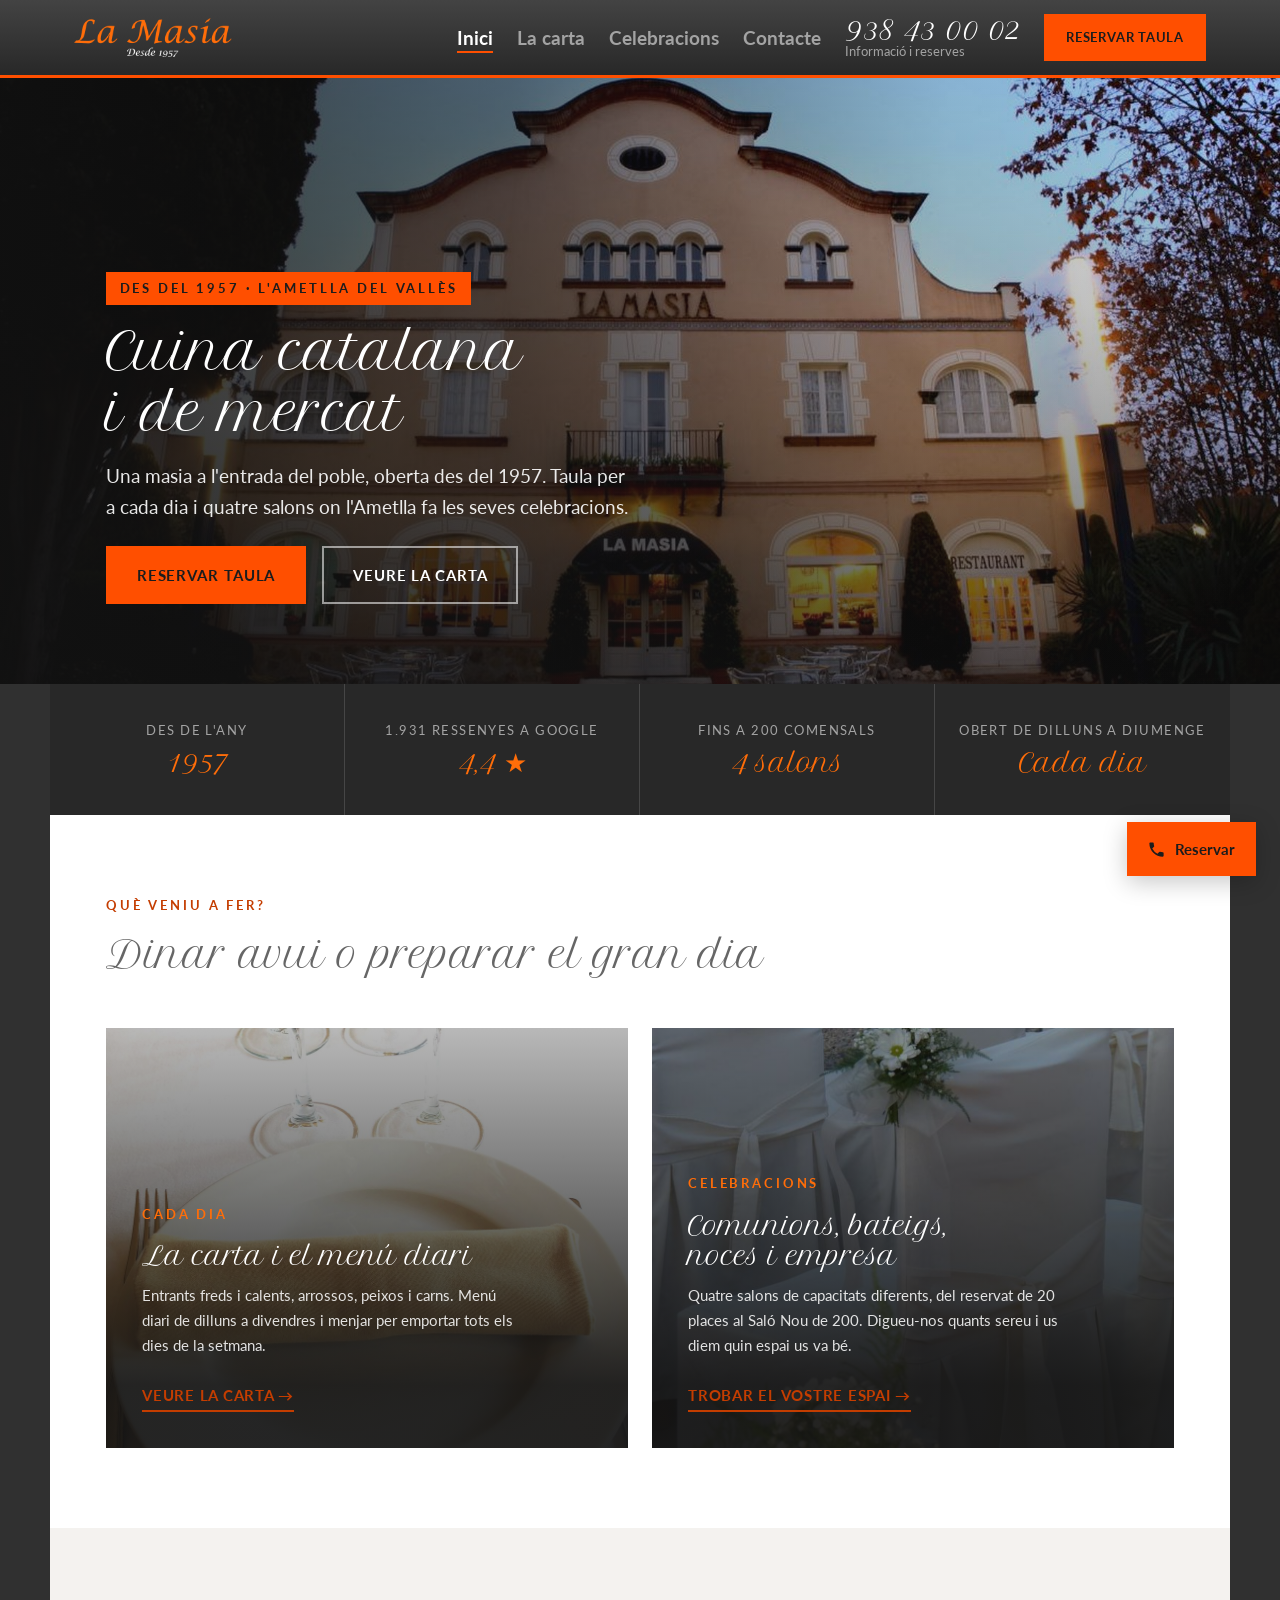
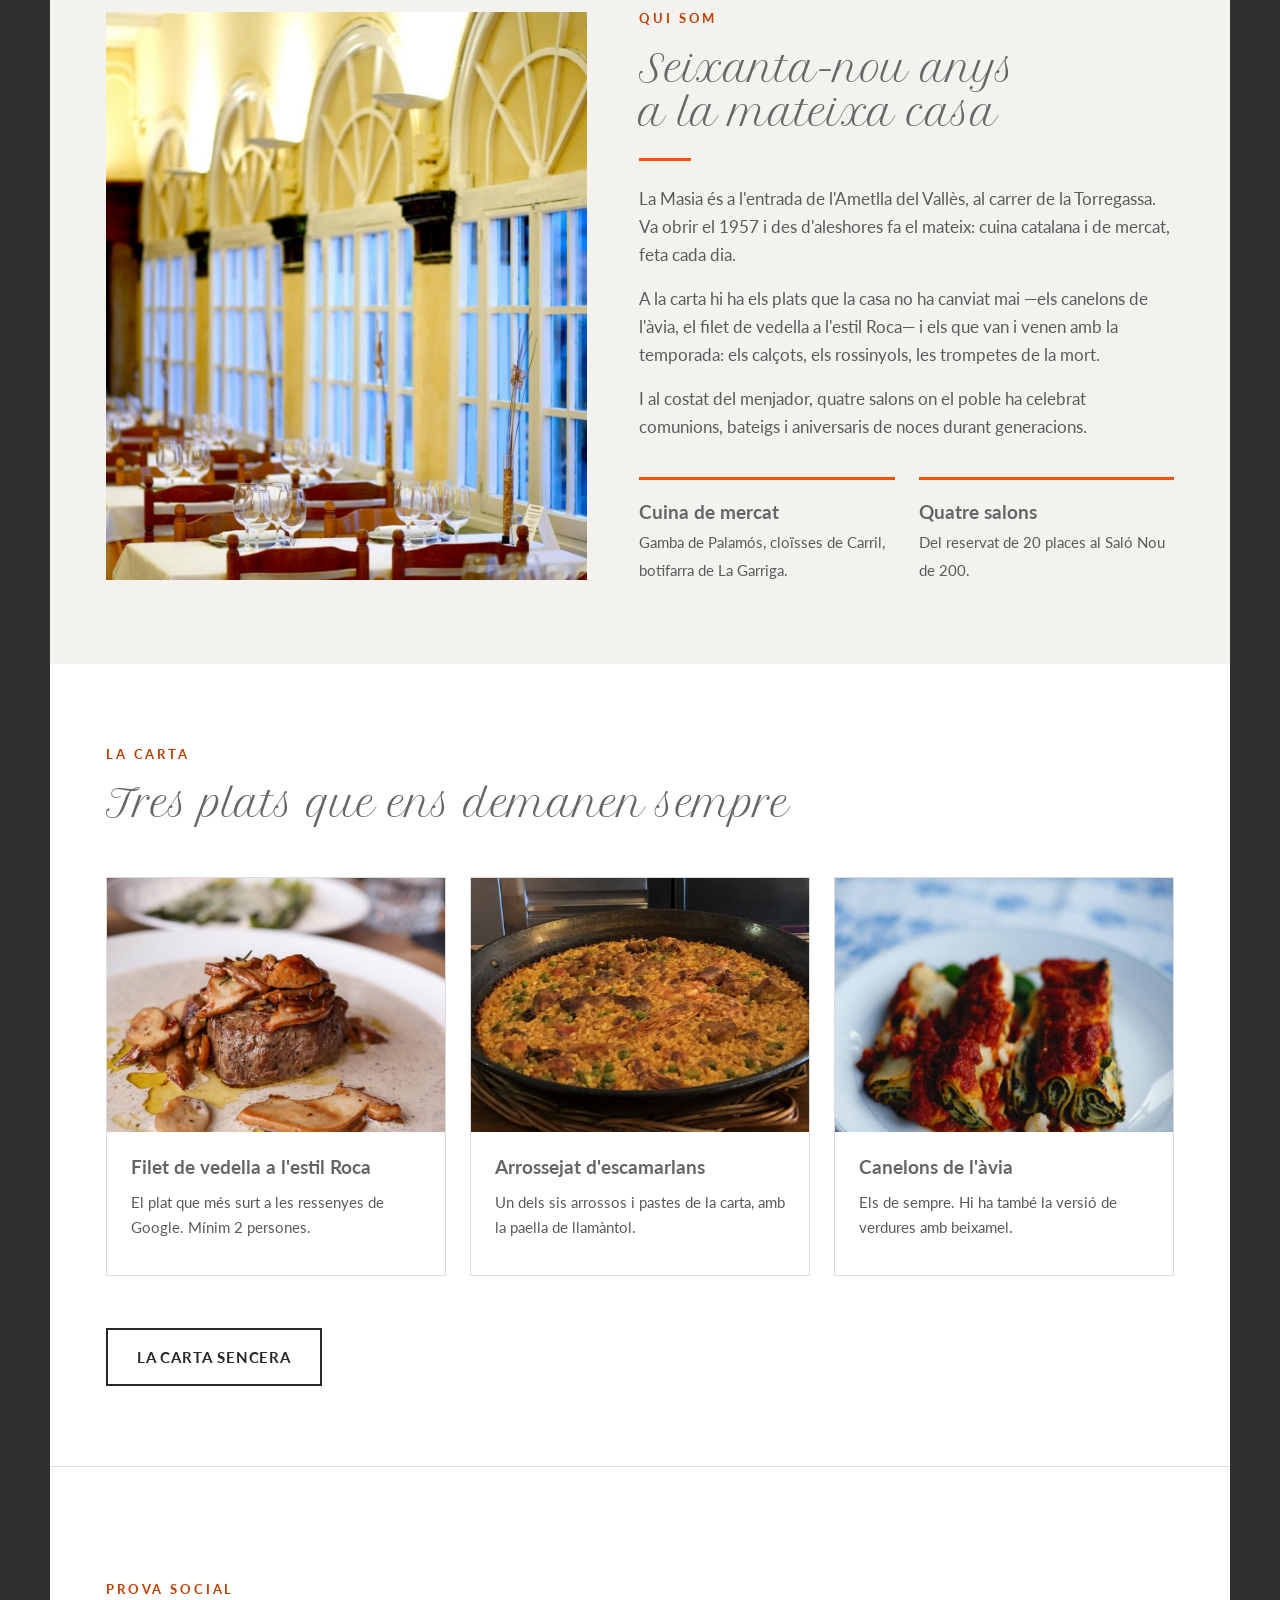
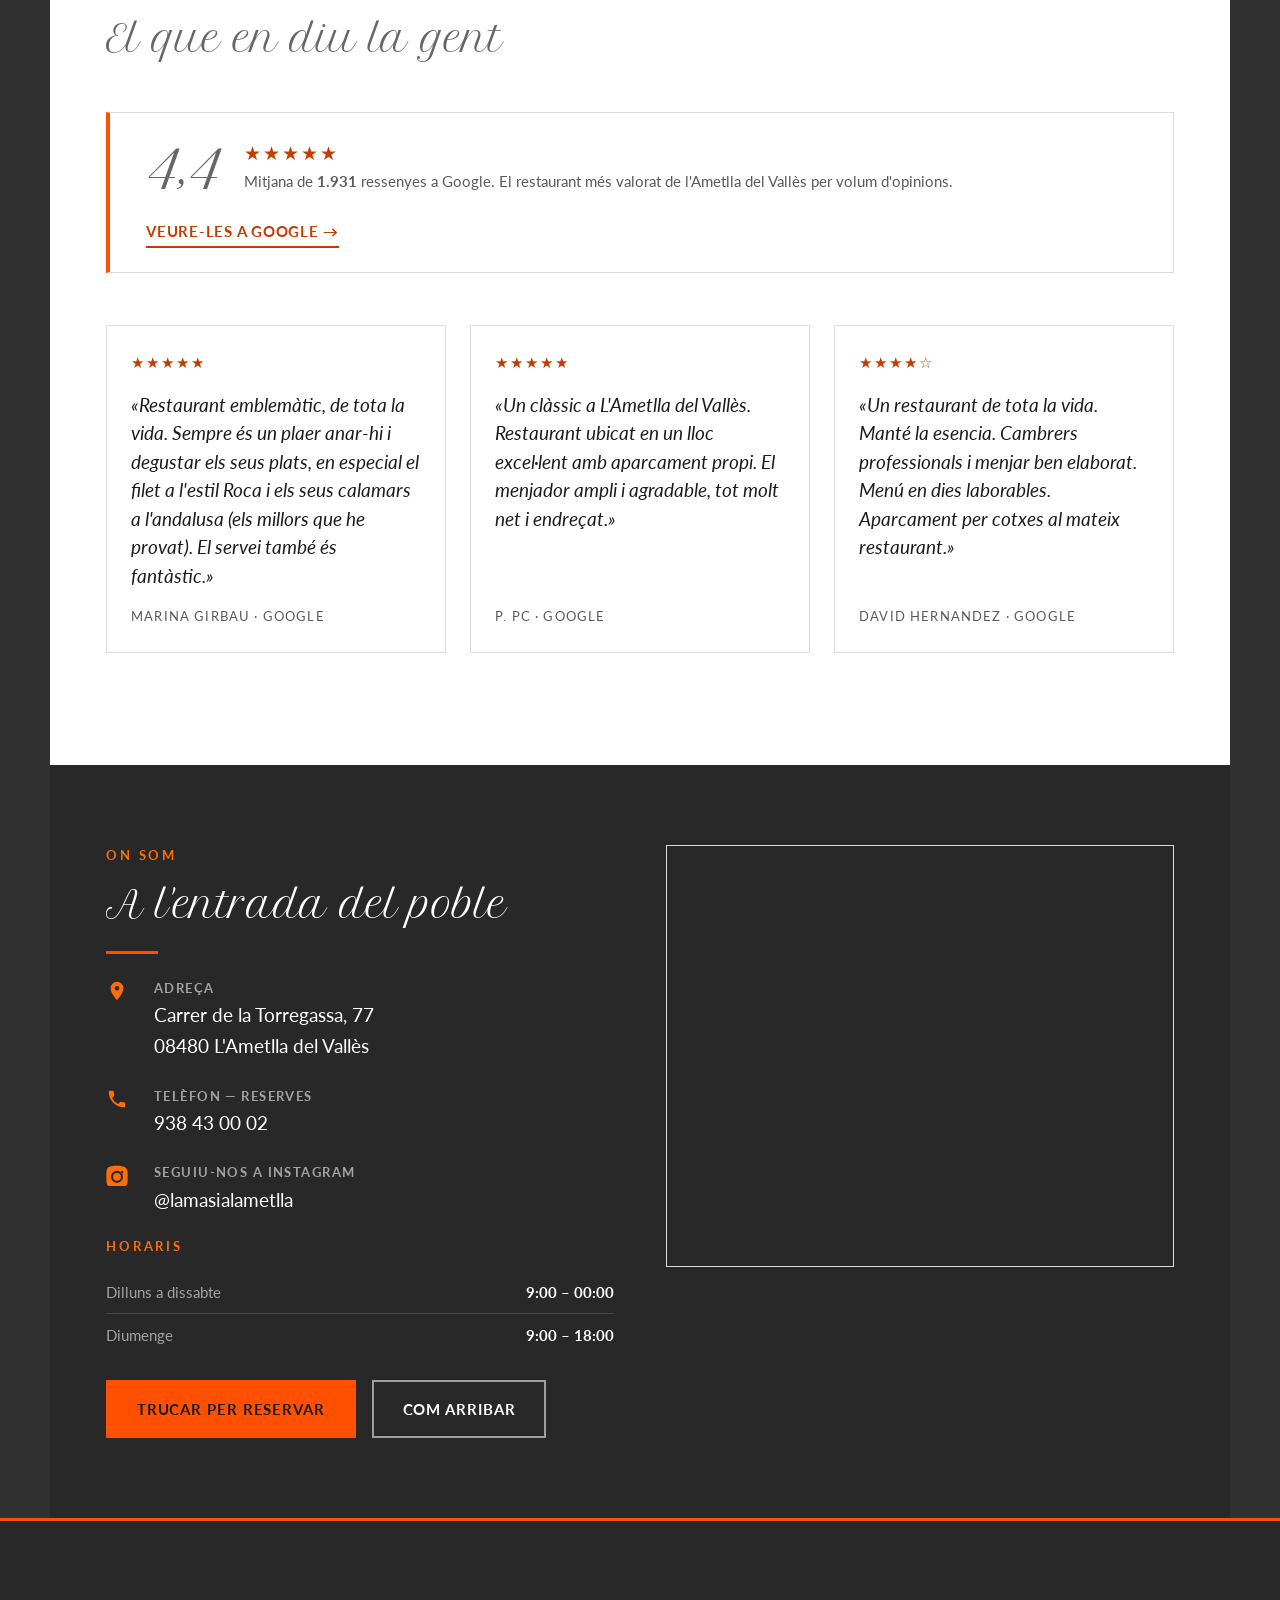
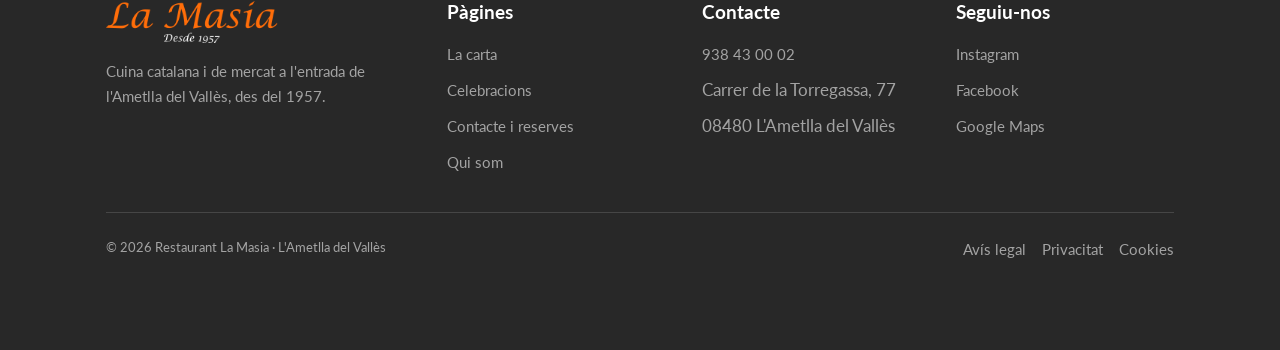
==== commit 790ea16f: "Correccions de llengua i de coherència a totes les pàgines "i us dirim plat per plat què podeu menja" ====
--- a/index.html
+++ b/index.html
@@ -3,14 +3,14 @@
 <head>
 <meta charset="UTF-8">
 <meta name="viewport" content="width=device-width, initial-scale=1.0">
-<title>Restaurant La Masia — Cuina catalana i de mercat a L'Ametlla del Vallès</title>
+<title>Restaurant La Masia — Cuina catalana i de mercat a l'Ametlla del Vallès</title>
 <meta name="description" content="Restaurant La Masia, a l'entrada de l'Ametlla del Vallès des del 1957. Cuina catalana i de mercat, menú diari, per emportar i quatre salons per a celebracions de fins a 200 persones.">
 <link rel="canonical" href="https://lamasiarestaurant.com/">
 
 <meta property="og:type" content="website">
 <meta property="og:locale" content="ca_ES">
 <meta property="og:site_name" content="Restaurant La Masia">
-<meta property="og:title" content="Restaurant La Masia — Cuina catalana i de mercat a L'Ametlla del Vallès">
+<meta property="og:title" content="Restaurant La Masia — Cuina catalana i de mercat a l'Ametlla del Vallès">
 <meta property="og:description" content="Una masia a l'entrada de l'Ametlla del Vallès des del 1957. Cuina catalana i de mercat i quatre salons per a celebracions.">
 <meta property="og:url" content="https://lamasiarestaurant.com/">
 <meta property="og:image" content="https://lamasiarestaurant.com/assets/photo-hero.jpg">
@@ -103,7 +103,7 @@
     </nav>
 
     <a class="nav-tel" href="tel:+34938430002">
-      <strong>93 843 00 02</strong>
+      <strong>938 43 00 02</strong>
       <span>Informació i reserves</span>
     </a>
     <a class="boto boto-principal" href="contacte.html">Reservar taula</a>
@@ -246,7 +246,7 @@
           </p>
           <p>
             A la carta hi ha els plats que la casa no ha canviat mai —els canelons de
-            l'àvia, el filet de vedella a l'estil Roca— i els que van i vénen amb la
+            l'àvia, el filet de vedella a l'estil Roca— i els que van i venen amb la
             temporada: els calçots, els rossinyols, les trompetes de la mort.
           </p>
           <p>
@@ -418,7 +418,7 @@
             <li>
               <svg viewBox="0 0 24 24" aria-hidden="true"><path d="M12 2c-3.2 0-3.6 0-4.9.07-1.2.06-2.1.26-2.8.55a5.6 5.6 0 0 0-2 1.3 5.6 5.6 0 0 0-1.3 2c-.3.7-.5 1.5-.55 2.8C.4 10.4.4 10.8.4 14s0 3.6.07 4.9c.06 1.2.26 2.1.55 2.8.3.8.7 1.4 1.3 2 .6.6 1.2 1 2 1.3.7.3 1.5.5 2.8.55 1.3.06 1.7.07 4.9.07s3.6 0 4.9-.07c1.2-.06 2.1-.26 2.8-.55a5.6 5.6 0 0 0 2-1.3 5.6 5.6 0 0 0 1.3-2c.3-.7.5-1.5.55-2.8.06-1.3.07-1.7.07-4.9s0-3.6-.07-4.9c-.06-1.2-.26-2.1-.55-2.8a5.6 5.6 0 0 0-1.3-2 5.6 5.6 0 0 0-2-1.3c-.7-.3-1.5-.5-2.8-.55C15.6 2 15.2 2 12 2Zm0 5.4a6.6 6.6 0 1 1 0 13.2 6.6 6.6 0 0 1 0-13.2Zm0 2.3a4.3 4.3 0 1 0 0 8.6 4.3 4.3 0 0 0 0-8.6Zm6.9-.6a1.5 1.5 0 1 1-3.1 0 1.5 1.5 0 0 1 3.1 0Z"/></svg>
               <span>
-                <span class="dades-etiqueta">El menú diari, cada dia</span>
+                <span class="dades-etiqueta">Seguiu-nos a Instagram</span>
                 <span class="dades-valor">
                   <a href="https://www.instagram.com/lamasialametlla/" target="_blank" rel="noopener">@lamasialametlla</a>
                 </span>
--- a/css/styles.css
+++ b/css/styles.css
@@ -617,7 +617,6 @@
   text-align: center;
   margin-top: 0.1rem;
 }
-.avis-icona-neutra { background: var(--gris-cap-baix); color: var(--blanc); }
 
 /* ═══ MENÚ DEL DIA ══════════════════════════════════════════════
    El pinta js/menu-diari.js. Sense JS o sense dades hi queda el text
@@ -701,7 +700,31 @@
 }
 .carta-nav a:hover { background: var(--gris-cap-baix); border-color: var(--gris-cap-baix); color: var(--blanc); }
 
+/* Amb JS la fila d'apartats deixa de ser un índex i passa a ser un
+   filtre: el que es tria es queda marcat. Es marca amb el taronja i no
+   amb el gris del :hover perquè "on tinc el ratolí" i "què estic
+   mirant ara" no poden semblar la mateixa cosa.
+   Text #1C1C1C sobre #FF4F00 = 6,7:1, el mateix parell que ja fa
+   servir el preu del menú del dia. */
+.js-filtre-carta .carta-nav a.es-actiu,
+.js-filtre-carta .carta-nav a.es-actiu:hover {
+  background: var(--taronja);
+  border-color: var(--taronja);
+  color: var(--text);
+}
+
+/* Apartat amagat pel filtre. Explícit: `hidden` és fàcil de perdre si
+   algun dia aquest bloc rep un `display`. */
+.carta-grup[hidden] { display: none; }
+
 .carta-grup + .carta-grup { margin-top: var(--s-6); }
+/* `+` mira el germà del DOM, no el que es veu: amb el filtre posat,
+   l'apartat visible hereta el marge de separació d'un veí amagat i
+   queda penjat molt avall dels botons. Un apartat que queda sol ha de
+   separar-se dels botons igual que ho fa el primer de la llista amb
+   "Tots els plats" (var(--s-5)), no més ni menys: si no, el text
+   fa un salt de 16 px cada cop que es canvia de filtre. */
+.js-filtre-carta .carta-grup[hidden] + .carta-grup { margin-top: var(--s-5); }
 .carta-grup-cap {
   display: flex;
   align-items: baseline;
@@ -1141,4 +1164,11 @@
   .nav, .menu-mobil, .truca-flotant, .peu, .cap-pagina, .carta-nav, .hero { display: none; }
   body { background: #fff; }
   .plats { columns: 2; }
-}
+
+  /* En paper no hi ha filtre: la fila de botons no s'imprimeix, així que
+     si algú imprimís amb un apartat triat només en sortiria aquell i es
+     perdrien 40 plats sense saber-ho. Al full hi va sempre la carta
+     sencera, amb la separació normal entre apartats. */
+  .carta-grup[hidden] { display: block; }
+  .js-filtre-carta .carta-grup[hidden] + .carta-grup { margin-top: var(--s-6); }
+}
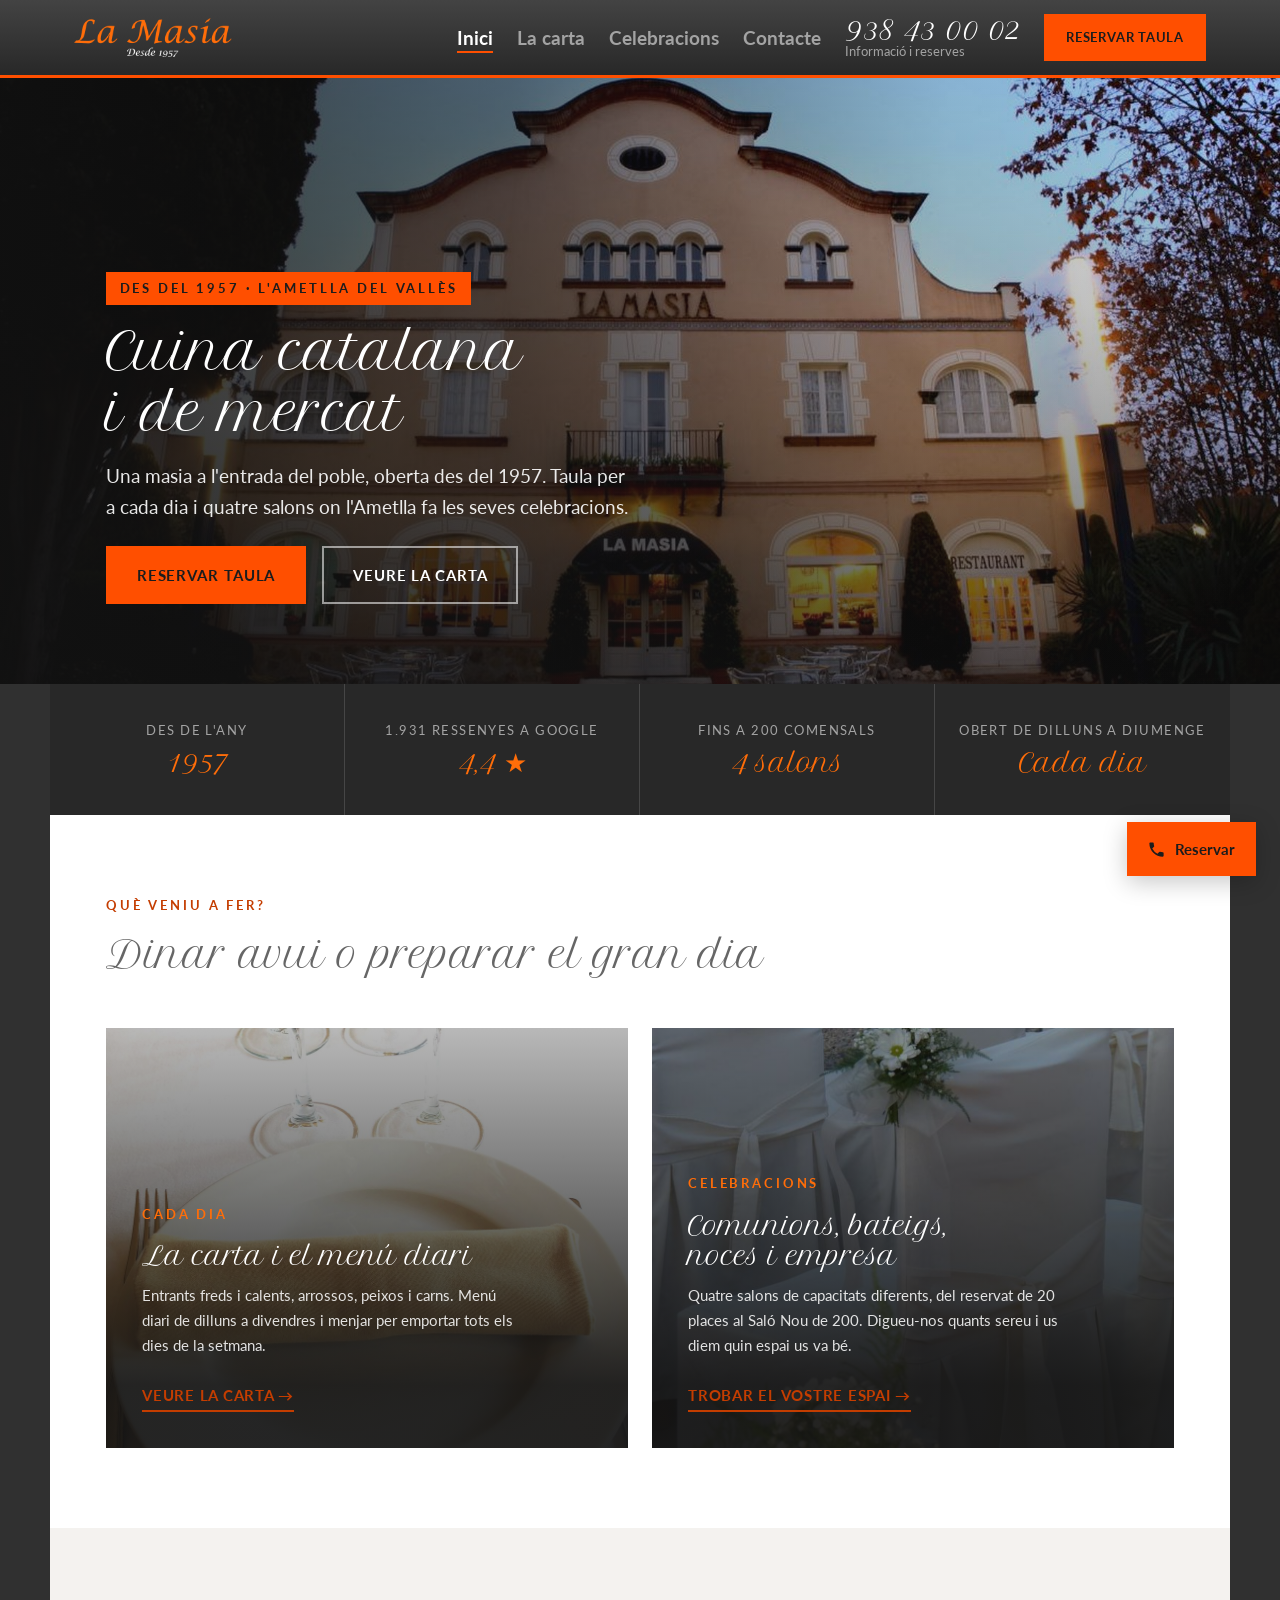
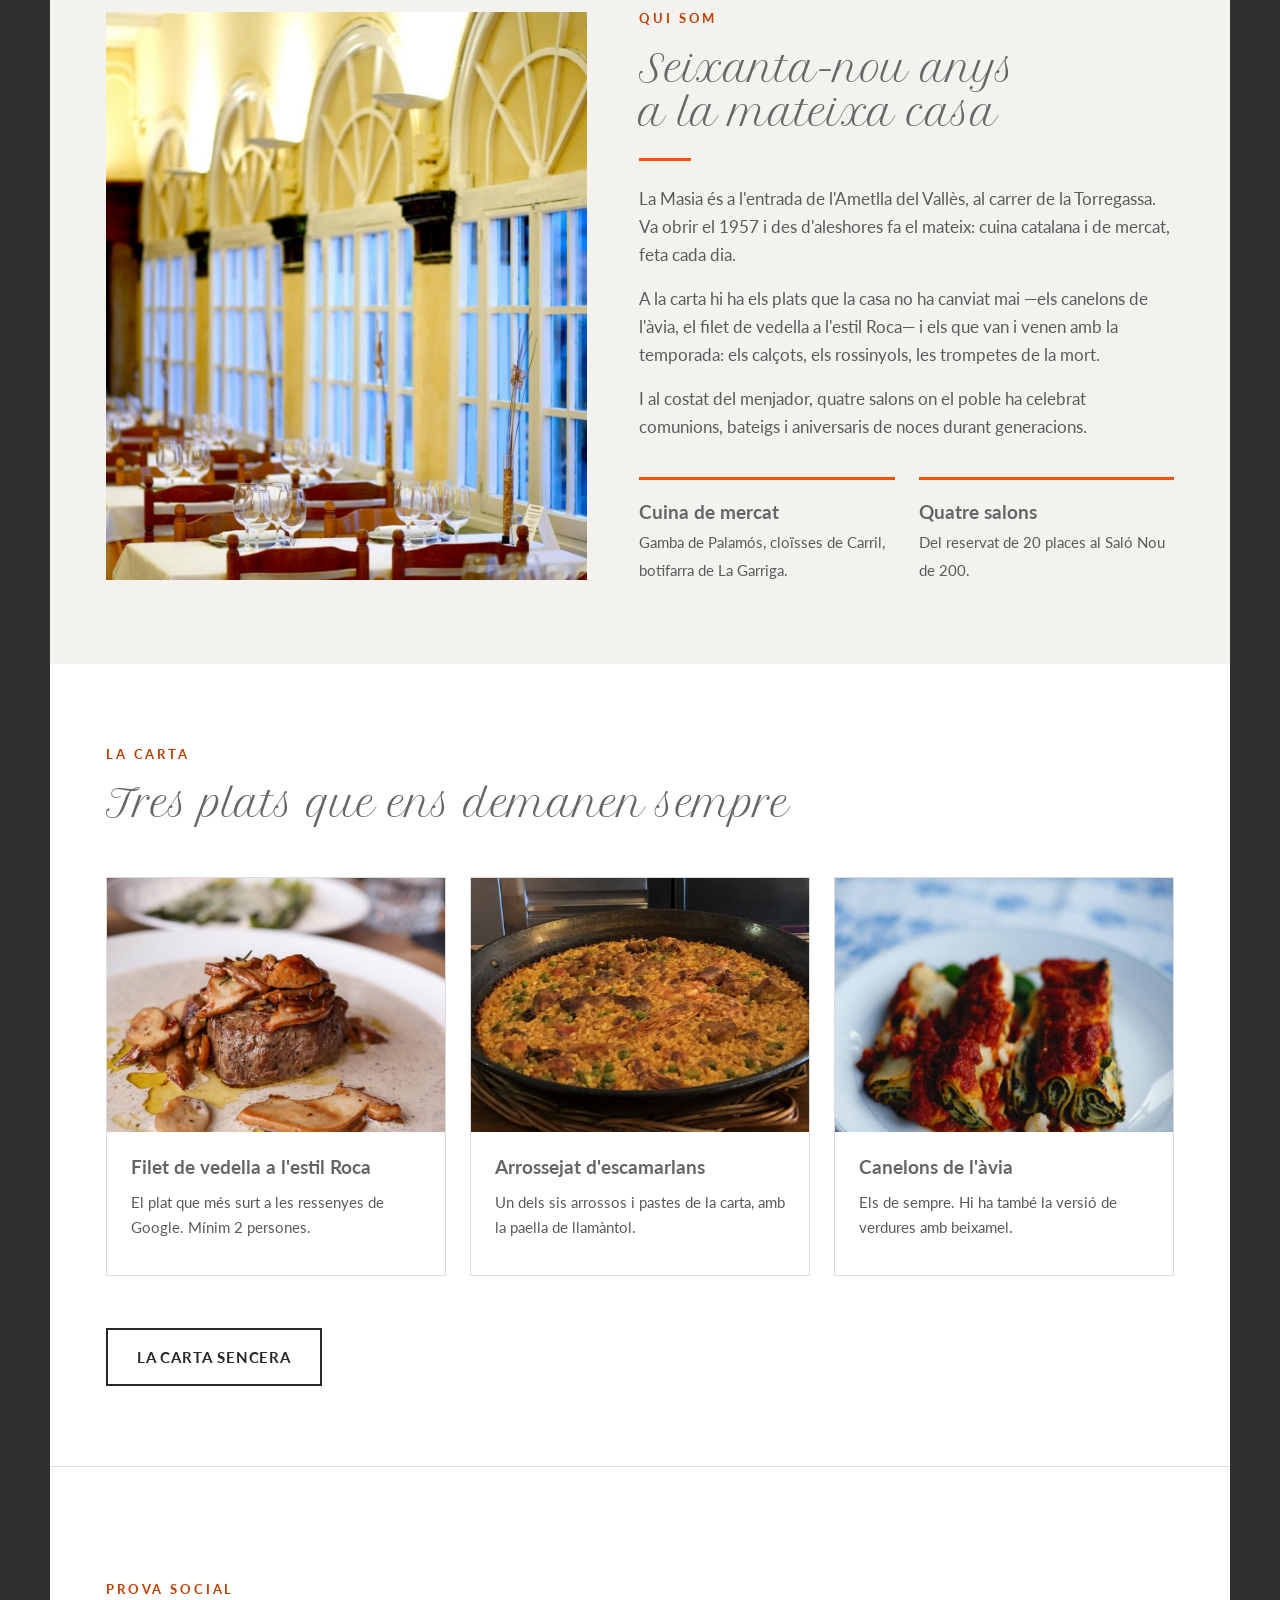
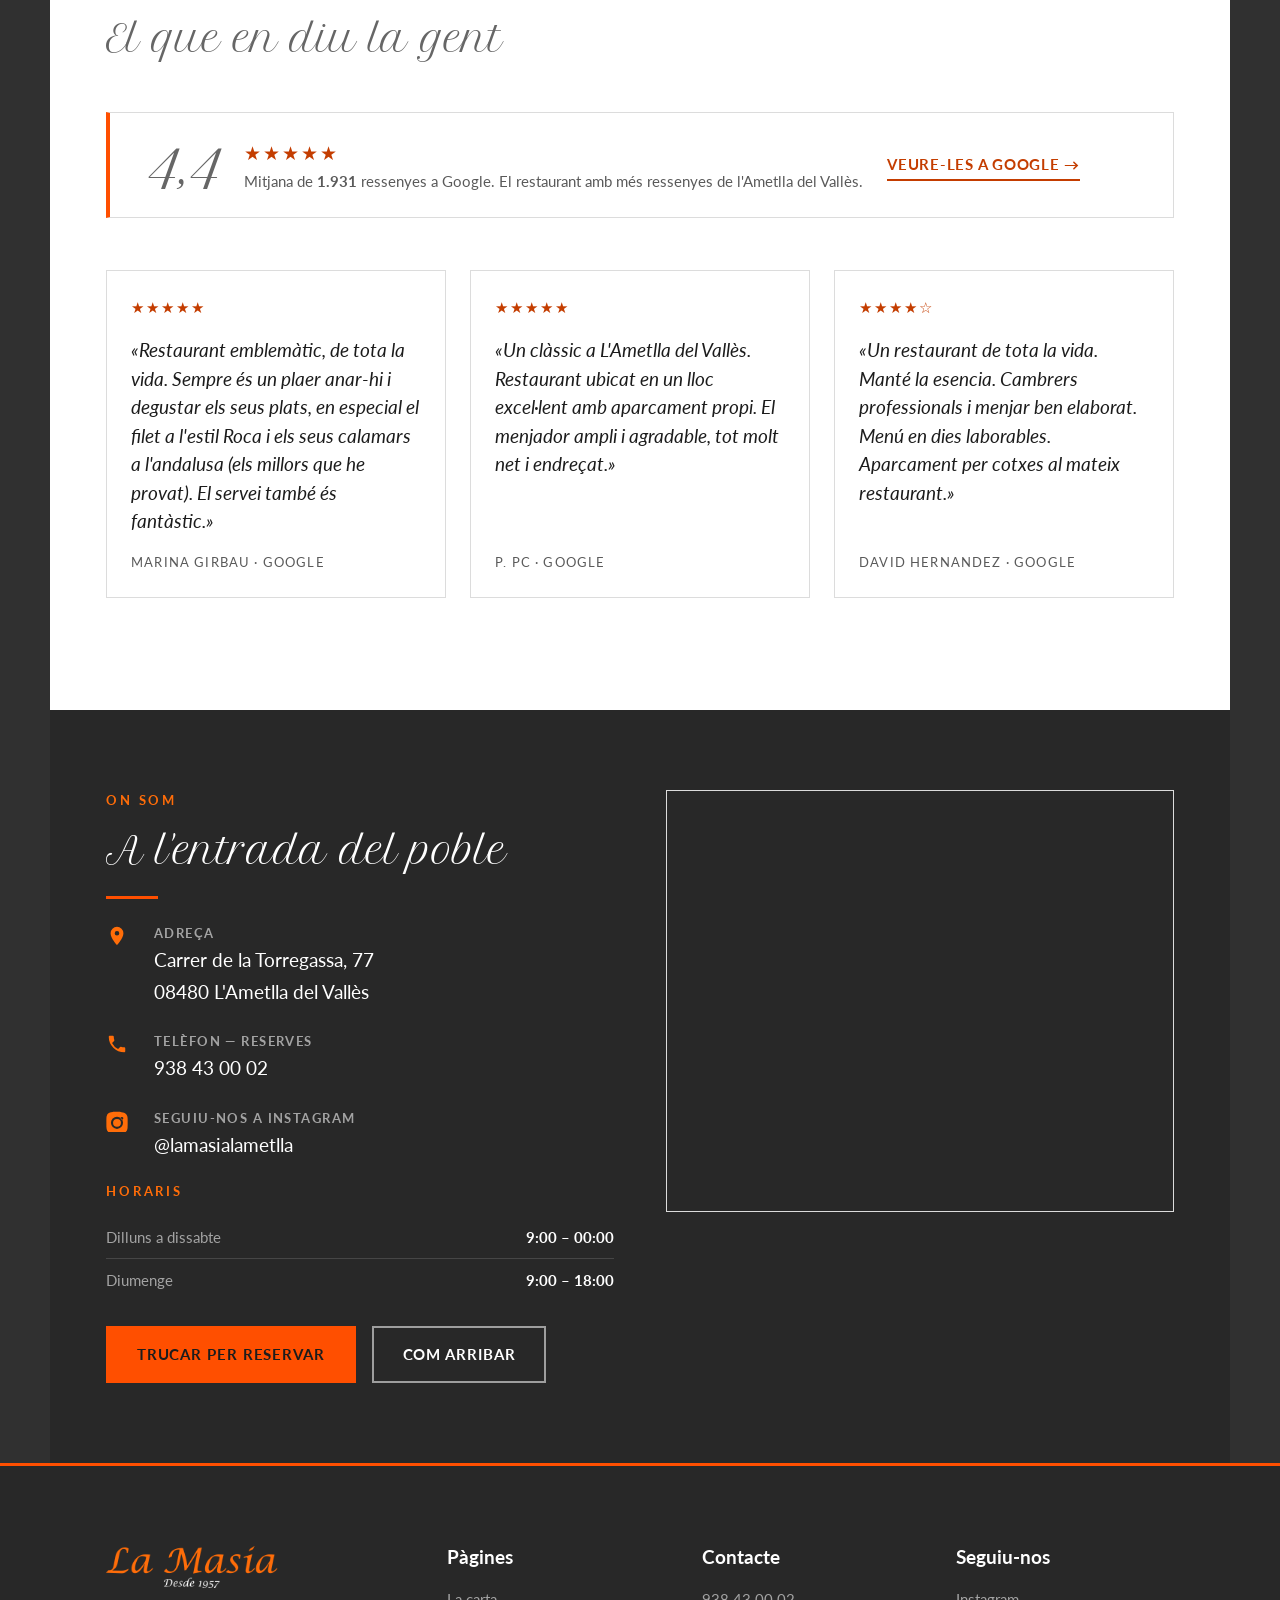
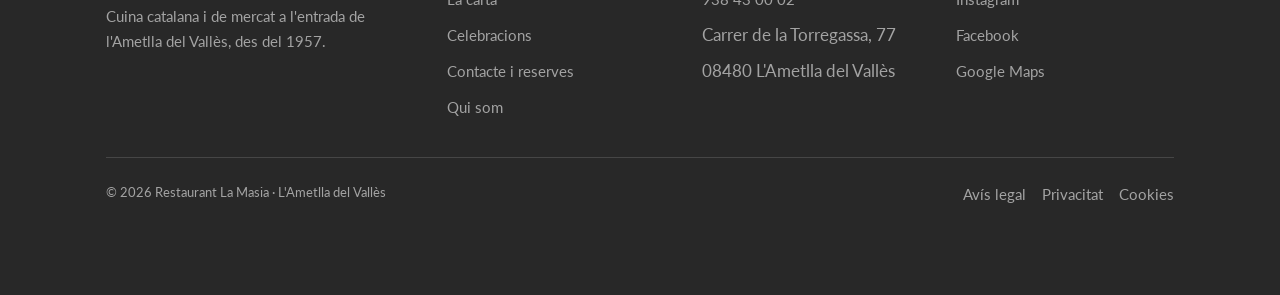
==== commit 5ade24c3: ""El restaurant més valorat" passa a "el que té més ressenyes" Verificat a Google Maps el 02/08/2026," ====
--- a/index.html
+++ b/index.html
@@ -335,7 +335,13 @@
           <div class="nota-estrelles" aria-hidden="true">★★★★★</div>
           <p class="nota-detall">
             Mitjana de <strong data-valoracio="total">1.931</strong> ressenyes a Google.
-            El restaurant més valorat de l'Ametlla del Vallès per volum d'opinions.
+            <!-- "més valorat" es llegia com "el que té més bona nota", i això
+                 NO és cert: el 4,4 no és la nota més alta del poble (Iris café
+                 en té 4,9 i Can Arias 4,5). El que sí que és cert, comprovat a
+                 Google Maps el 02/08/2026 amb cinc cerques per categoria, és
+                 que és el que té MÉS ressenyes: 1.931, per davant de Can Quico
+                 (1.880) i de Can Arias (1.358). La frase diu exactament això. -->
+            El restaurant amb més ressenyes de l'Ametlla del Vallès.
           </p>
         </div>
         <span><a class="enllac-fletxa"
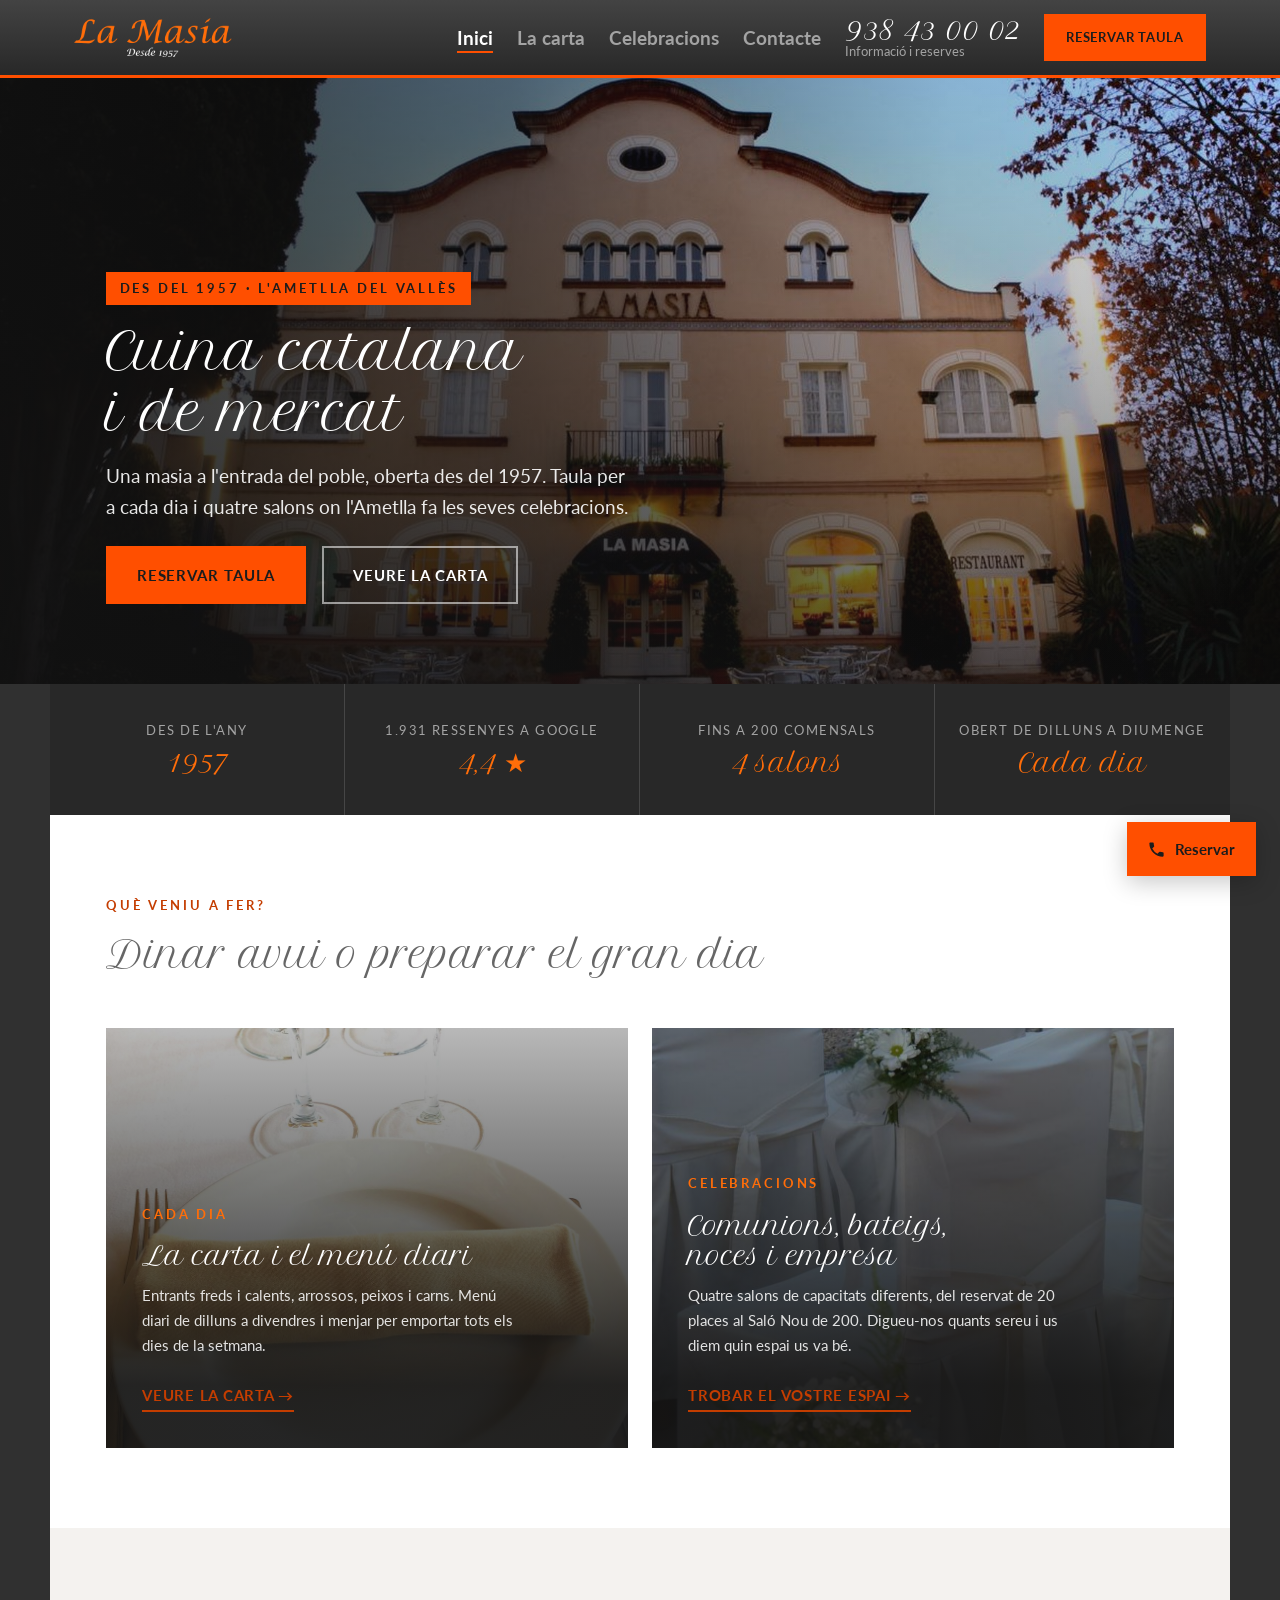
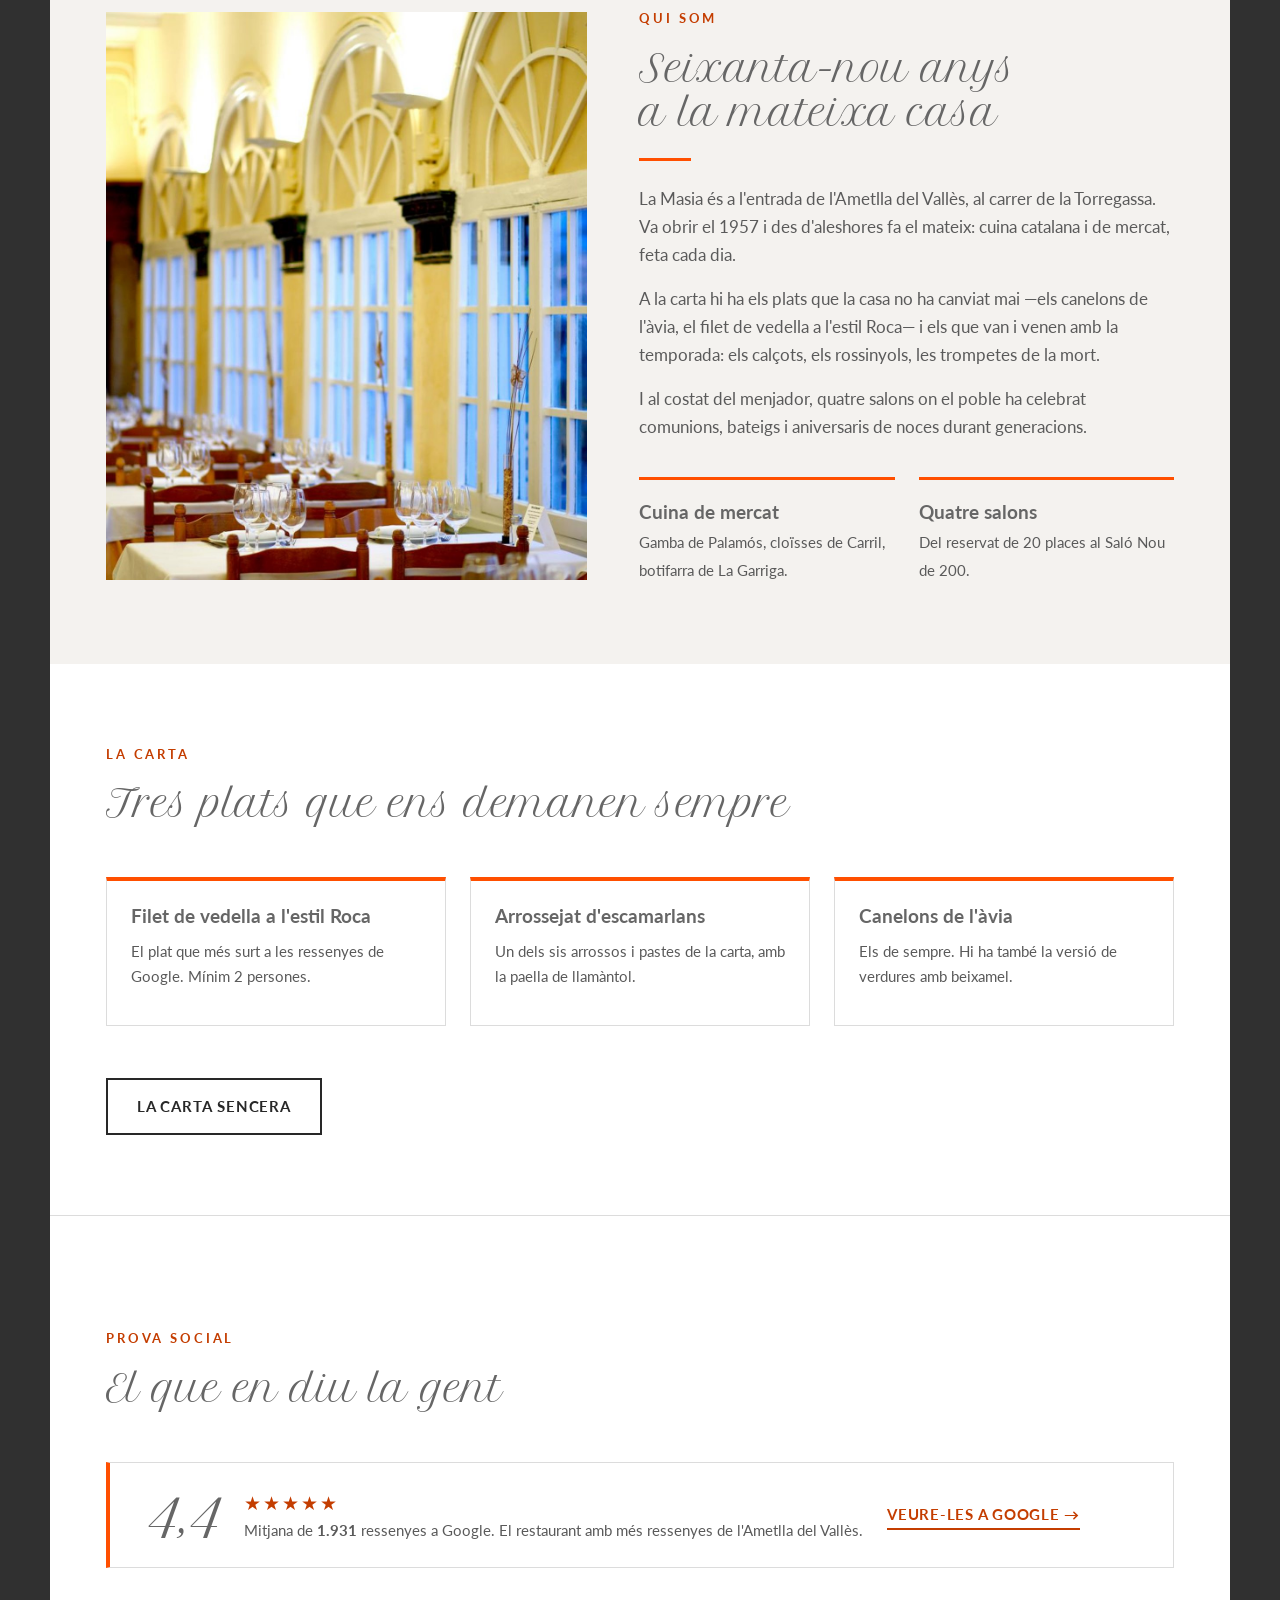
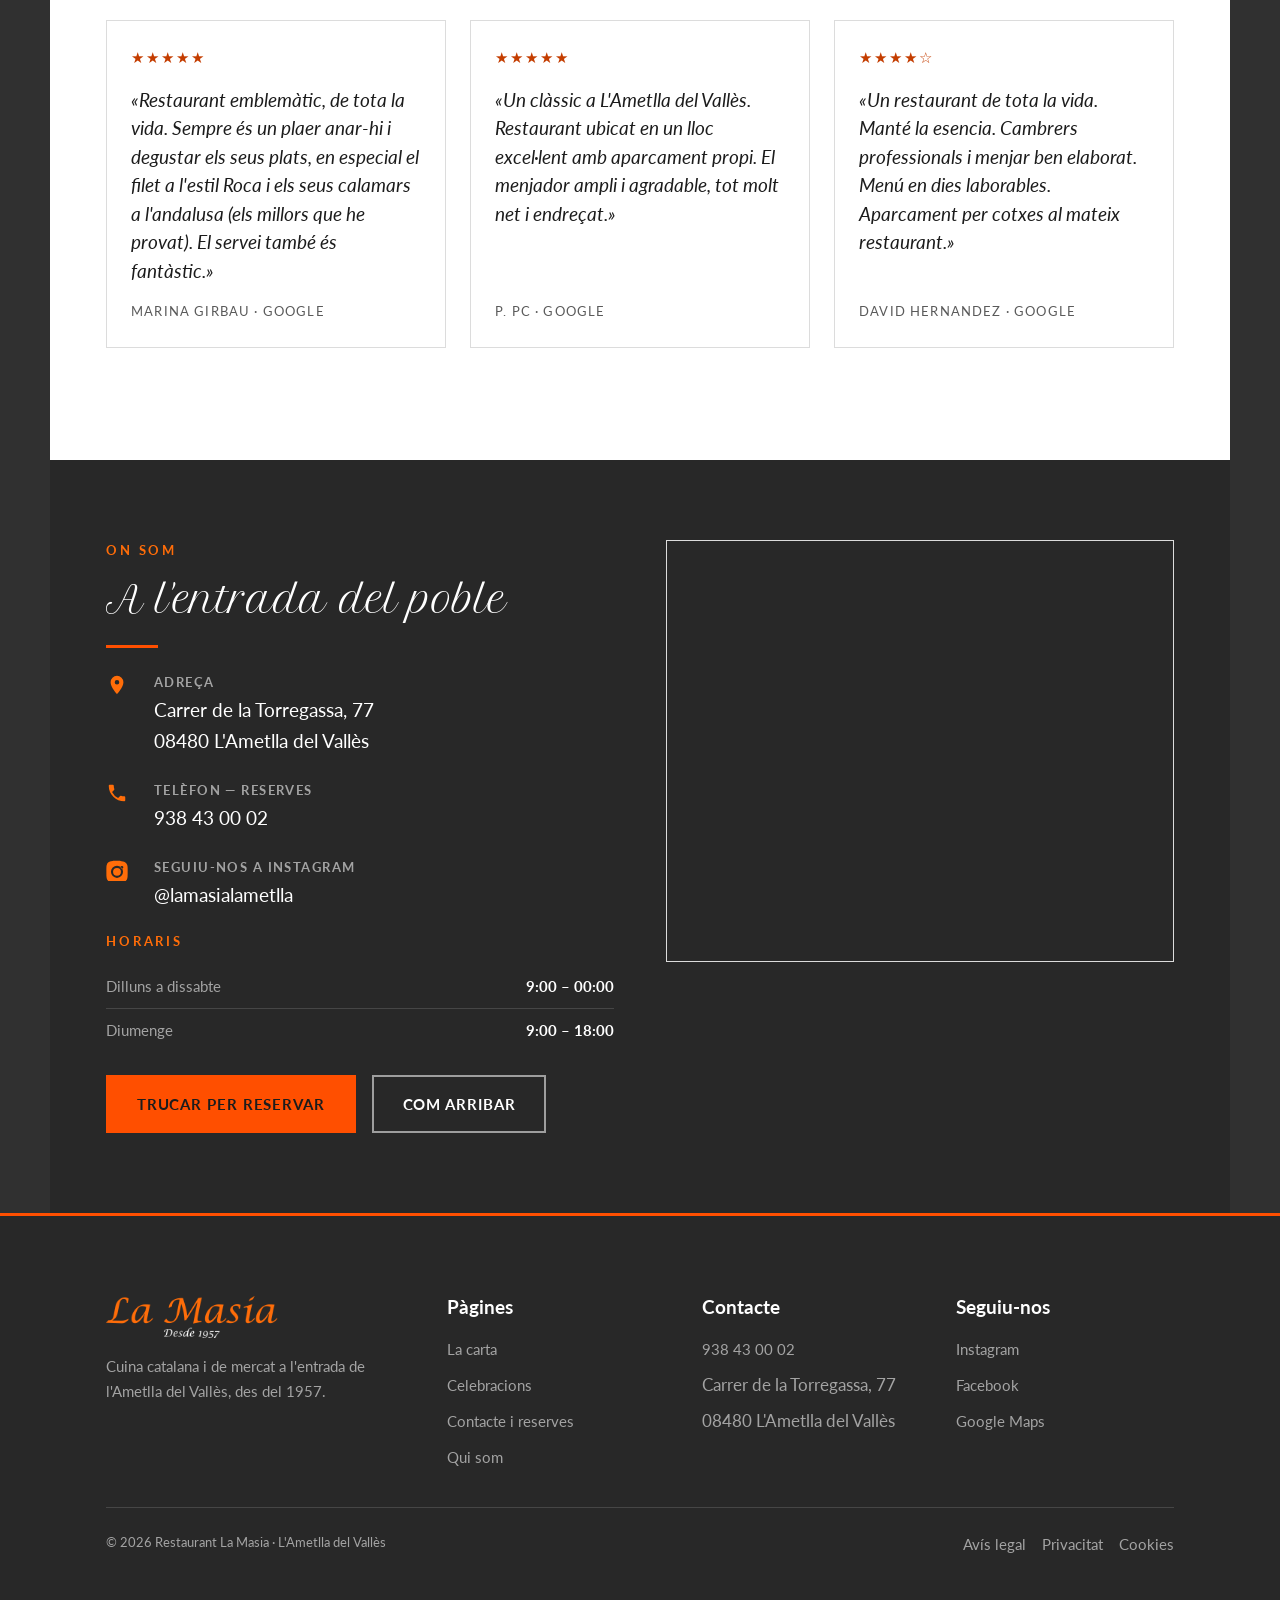
==== commit d9483aec: "Fora les tres fotos d'stock: ara totes les imatges són seves La web s'ha d'enviar per correu al clie" ====
--- a/index.html
+++ b/index.html
@@ -280,13 +280,21 @@
         <h2 class="titol-seccio">Tres plats que ens demanen sempre</h2>
       </div>
 
-      <div class="plats-destacats">
+      <!-- ── SENSE FOTOGRAFIA, I A PROPÒSIT ─────────────────────────
+           D'aquests tres plats només en teníem una foto de debò, la de
+           l'arrossejat. Les altres dues eren d'stock, i la dels canelons
+           anava amb salsa de tomàquet quan els canelons de l'àvia van
+           gratinats amb beixamel: qualsevol de la casa ho veu de seguida.
+
+           Amb una targeta amb foto i dues sense, el bloc queda coix.
+           Amb cap, queda com el que és: tres plats recomanats.
+
+           QUAN ARRIBIN LES FOTOS DE LA CASA, tornar-hi les tres imatges
+           (1000×750) amb el seu alt. La d'stock que hi havia s'ha
+           esborrat expressament perquè no es pugui recuperar per error.
+      ═══════════════════════════════════════════════════════════════ -->
+      <div class="plats-destacats plats-destacats-text">
         <article class="plat-targeta apareix">
-          <!-- FOTO REAL PENDENT: filet de vedella a l'estil Roca.
-         Ara hi ha una imatge d'STOCK (Pexels) que s'hi assembla, només
-         perquè la maqueta es vegi bé. NO és un plat de la casa. -->
-          <img src="assets/photo-plat-roca.jpg" width="1000" height="750"
-               alt="" loading="lazy" decoding="async">
           <div class="plat-targeta-cos">
             <h3>Filet de vedella a l'estil Roca</h3>
             <p>El plat que més surt a les ressenyes de Google. Mínim 2 persones.</p>
@@ -294,9 +302,6 @@
         </article>
 
         <article class="plat-targeta apareix">
-          <!-- FOTO DEL RESTAURANT (del seu web actual). -->
-          <img src="assets/photo-plat-arros.jpg" width="1000" height="750"
-               alt="Paella feta a La Masia" loading="lazy" decoding="async">
           <div class="plat-targeta-cos">
             <h3>Arrossejat d'escamarlans</h3>
             <p>Un dels sis arrossos i pastes de la carta, amb la paella de llamàntol.</p>
@@ -304,10 +309,6 @@
         </article>
 
         <article class="plat-targeta apareix">
-          <!-- FOTO REAL PENDENT: canelons de l'àvia.
-         Ara hi ha una imatge d'STOCK (Pexels). NO és un plat de la casa. -->
-          <img src="assets/photo-plat-canelons.jpg" width="1000" height="750"
-               alt="" loading="lazy" decoding="async">
           <div class="plat-targeta-cos">
             <h3>Canelons de l'àvia</h3>
             <p>Els de sempre. Hi ha també la versió de verdures amb beixamel.</p>
--- a/css/styles.css
+++ b/css/styles.css
@@ -676,17 +676,6 @@
 .menu-buit-tel { margin-top: var(--s-2); font-size: var(--t-md); color: var(--text); }
 .menu-buit-tel a { font-weight: 700; color: var(--taronja-text); }
 
-/* Distintiu mentre el JSON porti dades d'exemple */
-.menu-exemple {
-  background: #FFF4E8;
-  border-left: 3px solid var(--taronja);
-  padding: 0.6rem 0.9rem;
-  margin-bottom: var(--s-3);
-  font-size: var(--t-sm);
-  color: var(--text-suau);
-}
-.menu-exemple code { font-size: 0.9em; }
-
 .carta-nav { display: flex; flex-wrap: wrap; gap: 0.5rem; margin-block: var(--s-4); }
 .carta-nav a {
   font-size: var(--t-xs);
@@ -772,6 +761,18 @@
 .plat-targeta-cos { padding: var(--s-3) var(--s-3) var(--s-4); }
 .plat-targeta h3 { font-size: var(--t-md); color: var(--text-titol); }
 .plat-targeta p { font-size: var(--t-sm); color: var(--text-suau); margin-top: 0.7rem; }
+
+/* Variant sense fotografia, mentre no tinguem les fotos de la casa.
+   Una caixa amb quatre filets grisos i només text queda fluixa; el filet
+   taronja de dalt és el mateix recurs que ja fan servir el cercador
+   d'espais i el menú del dia, i lliga el bloc amb la resta de la pàgina.
+   L'alçada mínima les manté iguals i els dona presència. */
+.plats-destacats-text .plat-targeta {
+  border-top: 4px solid var(--taronja);
+  display: flex;
+  align-items: center;
+  min-height: 9rem;
+}
 
 /* ═══ ESPAIS I CERCADOR ═════════════════════════════════════════ */
 
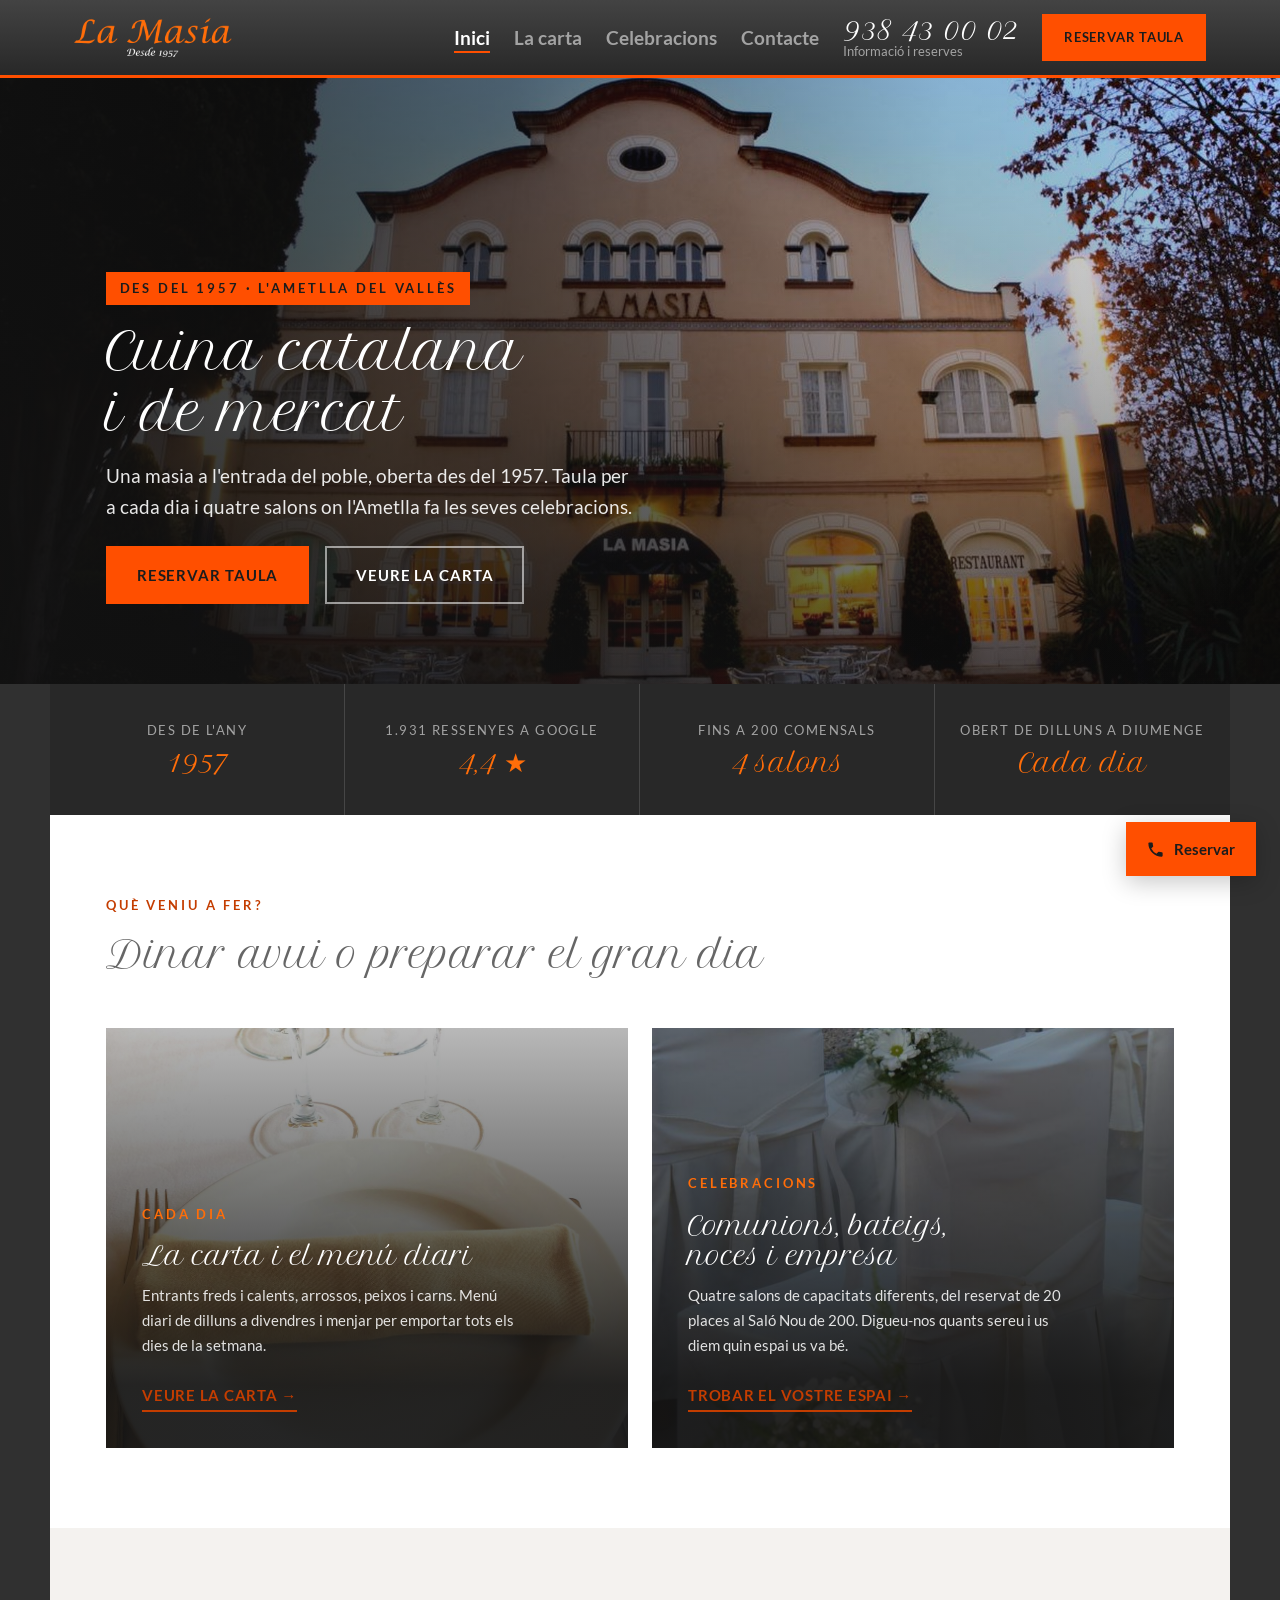
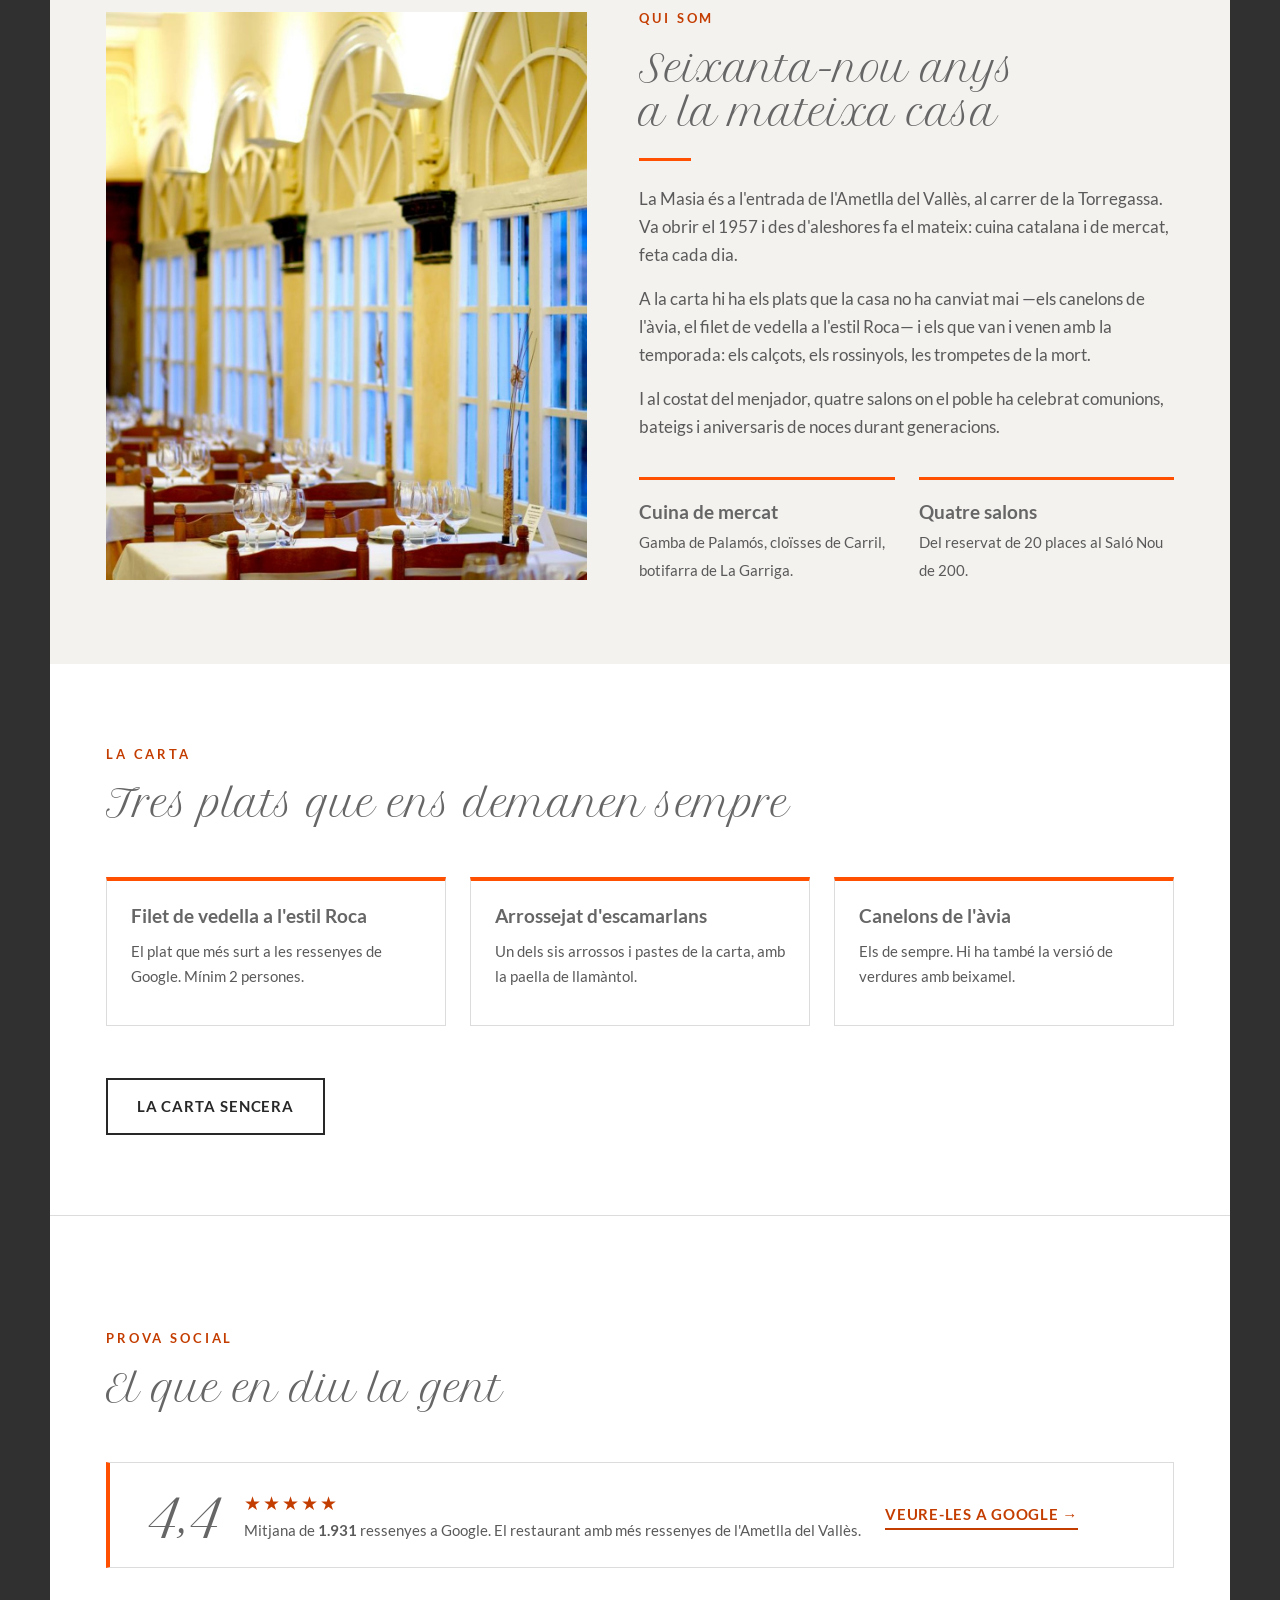
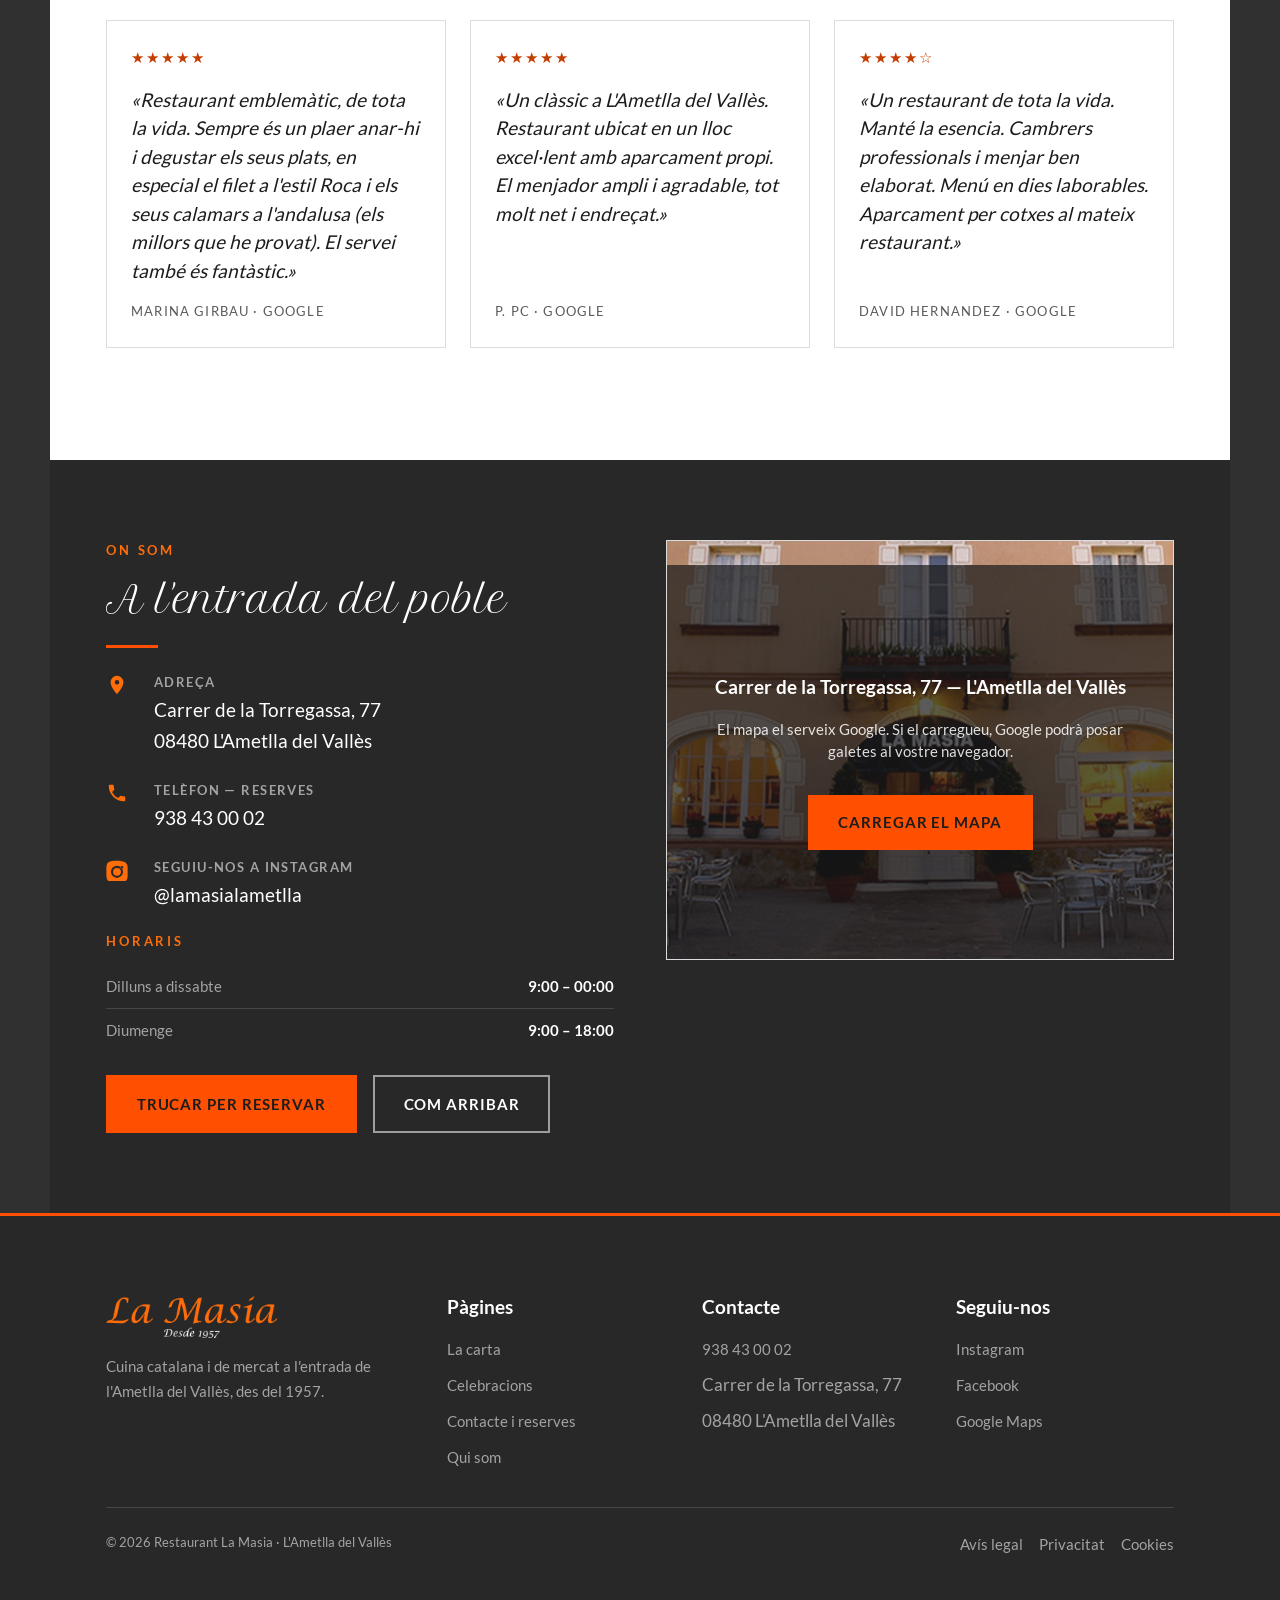
==== commit 96fd6e08: "La web ja no demana res a cap servidor de Google Comprovat amb el registre de xarxa del navegador: e" ====
--- a/index.html
+++ b/index.html
@@ -20,9 +20,12 @@
 <link rel="icon" type="image/png" href="assets/favicon.png">
 <link rel="apple-touch-icon" href="assets/apple-touch-icon.png">
 
-<link rel="preconnect" href="https://fonts.googleapis.com">
-<link rel="preconnect" href="https://fonts.gstatic.com" crossorigin>
-<link href="https://fonts.googleapis.com/css2?family=Lato:wght@400;700&family=Petit+Formal+Script&display=swap" rel="stylesheet">
+<!-- Les tipografies s'allotgen aquí mateix (assets/fonts/). La web no fa
+     cap petició a cap tercer per carregar-les: vegeu el capdamunt de
+     css/styles.css. Aquestes dues són les que es veuen de seguida, i per
+     això es demanen abans que el navegador arribi a llegir el CSS. -->
+<link rel="preload" href="assets/fonts/lato-400-latin.woff2" as="font" type="font/woff2" crossorigin>
+<link rel="preload" href="assets/fonts/petit-formal-script-400-latin.woff2" as="font" type="font/woff2" crossorigin>
 <link rel="stylesheet" href="css/styles.css">
 
 <!-- JSON-LD: subtipus Restaurant (no LocalBusiness genèric), amb els camps
@@ -445,13 +448,25 @@
           </p>
         </div>
 
-        <div class="mapa apareix">
-          <!-- Mapa real per consulta d'adreça (mai coordenades inventades) -->
-          <iframe
-            src="https://maps.google.com/maps?q=Carrer%20de%20la%20Torregassa%2C%2077%2C%2008480%20L%27Ametlla%20del%20Vall%C3%A8s&output=embed"
-            width="600" height="420" loading="lazy"
-            referrerpolicy="no-referrer-when-downgrade"
-            title="Mapa: Restaurant La Masia, carrer de la Torregassa 77, L'Ametlla del Vallès"></iframe>
+        <!-- El mapa no es carrega tot sol: vegeu el comentari llarg a
+             contacte.html i js/mapa.js. Resum: un iframe de Google deixa
+             galetes al navegador en carregar la pàgina, i aquesta web no
+             té cap avís de galetes. Fins que el visitant no prem, aquí no
+             hi ha cap petició a Google. -->
+        <div class="mapa mapa-tancat apareix"
+             data-mapa="https://maps.google.com/maps?q=Carrer%20de%20la%20Torregassa%2C%2077%2C%2008480%20L%27Ametlla%20del%20Vall%C3%A8s&amp;output=embed"
+             data-mapa-titol="Mapa: Restaurant La Masia, carrer de la Torregassa 77, L'Ametlla del Vallès">
+          <!-- FOTO DEL RESTAURANT (del seu web actual): l'entrada. -->
+          <img src="assets/photo-contacte-hero.jpg" alt="" width="1200" height="420"
+               loading="lazy" decoding="async">
+          <div class="mapa-avis">
+            <p class="mapa-adreca">Carrer de la Torregassa, 77 — L'Ametlla del Vallès</p>
+            <p class="mapa-nota">
+              El mapa el serveix Google. Si el carregueu, Google podrà posar
+              galetes al vostre navegador.
+            </p>
+            <button type="button" class="boto boto-principal mapa-boto">Carregar el mapa</button>
+          </div>
         </div>
       </div>
     </div>
@@ -520,5 +535,6 @@
 </a>
 
 <script src="js/main.js"></script>
+<script src="js/mapa.js"></script>
 </body>
 </html>
--- a/css/styles.css
+++ b/css/styles.css
@@ -16,6 +16,81 @@
      · Grisos                → #303030 fons, #282828/#434343 capçalera,
                                #1C1C1C text, #666666 títols de secció
    ═══════════════════════════════════════════════════════════════════ */
+
+/* ═══ TIPOGRAFIES, ALLOTJADES AQUÍ ═══════════════════════════════════
+
+   Abans es carregaven de fonts.googleapis.com. Això enviava l'adreça IP
+   de qui obrís la web als servidors de Google ABANS que ningú pogués
+   consentir res, i la web no té cap avís de cookies. Amb els fitxers al
+   nostre servidor, la pàgina no fa cap petició a cap tercer i el
+   problema desapareix del tot: no hi ha res a consentir.
+
+   De propina, va més ràpid: s'estalvien dues connexions (googleapis i
+   gstatic) i el salt de la fulla d'estil de Google abans de saber quins
+   fitxers calen.
+
+   Els sis fitxers són a assets/fonts/ i pesen 107 KB en total. Lato i
+   Petit Formal Script són totes dues SIL Open Font License, que permet
+   explícitament allotjar-les i redistribuir-les; les llicències van al
+   costat dels fitxers i NO s'han d'esborrar, que és la condició.
+
+   Els `unicode-range` són els mateixos que serveix Google: el navegador
+   només es baixa el fitxer "latin-ext" si a la pàgina hi ha algun
+   caràcter que el necessiti. En català, la majoria de pàgines es queden
+   només amb "latin".
+
+   `font-display: swap` manté el text visible mentre la lletra es
+   carrega. Sense això, en una connexió lenta la pàgina surt en blanc.
+   ═══════════════════════════════════════════════════════════════════ */
+
+@font-face {
+  font-family: 'Lato';
+  font-style: normal;
+  font-weight: 400;
+  font-display: swap;
+  src: url('../assets/fonts/lato-400-latin-ext.woff2') format('woff2');
+  unicode-range: U+0100-02BA, U+02BD-02C5, U+02C7-02CC, U+02CE-02D7, U+02DD-02FF, U+0304, U+0308, U+0329, U+1D00-1DBF, U+1E00-1E9F, U+1EF2-1EFF, U+2020, U+20A0-20AB, U+20AD-20C0, U+2113, U+2C60-2C7F, U+A720-A7FF;
+}
+@font-face {
+  font-family: 'Lato';
+  font-style: normal;
+  font-weight: 400;
+  font-display: swap;
+  src: url('../assets/fonts/lato-400-latin.woff2') format('woff2');
+  unicode-range: U+0000-00FF, U+0131, U+0152-0153, U+02BB-02BC, U+02C6, U+02DA, U+02DC, U+0304, U+0308, U+0329, U+2000-206F, U+20AC, U+2122, U+2191, U+2193, U+2212, U+2215, U+FEFF, U+FFFD;
+}
+@font-face {
+  font-family: 'Lato';
+  font-style: normal;
+  font-weight: 700;
+  font-display: swap;
+  src: url('../assets/fonts/lato-700-latin-ext.woff2') format('woff2');
+  unicode-range: U+0100-02BA, U+02BD-02C5, U+02C7-02CC, U+02CE-02D7, U+02DD-02FF, U+0304, U+0308, U+0329, U+1D00-1DBF, U+1E00-1E9F, U+1EF2-1EFF, U+2020, U+20A0-20AB, U+20AD-20C0, U+2113, U+2C60-2C7F, U+A720-A7FF;
+}
+@font-face {
+  font-family: 'Lato';
+  font-style: normal;
+  font-weight: 700;
+  font-display: swap;
+  src: url('../assets/fonts/lato-700-latin.woff2') format('woff2');
+  unicode-range: U+0000-00FF, U+0131, U+0152-0153, U+02BB-02BC, U+02C6, U+02DA, U+02DC, U+0304, U+0308, U+0329, U+2000-206F, U+20AC, U+2122, U+2191, U+2193, U+2212, U+2215, U+FEFF, U+FFFD;
+}
+@font-face {
+  font-family: 'Petit Formal Script';
+  font-style: normal;
+  font-weight: 400;
+  font-display: swap;
+  src: url('../assets/fonts/petit-formal-script-400-latin-ext.woff2') format('woff2');
+  unicode-range: U+0100-02BA, U+02BD-02C5, U+02C7-02CC, U+02CE-02D7, U+02DD-02FF, U+0304, U+0308, U+0329, U+1D00-1DBF, U+1E00-1E9F, U+1EF2-1EFF, U+2020, U+20A0-20AB, U+20AD-20C0, U+2113, U+2C60-2C7F, U+A720-A7FF;
+}
+@font-face {
+  font-family: 'Petit Formal Script';
+  font-style: normal;
+  font-weight: 400;
+  font-display: swap;
+  src: url('../assets/fonts/petit-formal-script-400-latin.woff2') format('woff2');
+  unicode-range: U+0000-00FF, U+0131, U+0152-0153, U+02BB-02BC, U+02C6, U+02DA, U+02DC, U+0304, U+0308, U+0329, U+2000-206F, U+20AC, U+2122, U+2191, U+2193, U+2212, U+2215, U+FEFF, U+FFFD;
+}
 
 :root {
   /* ── Color: TOT heretat de la seva web ── */
@@ -966,6 +1041,36 @@
 .mapa { border: 1px solid var(--vora); line-height: 0; }
 .mapa iframe { width: 100%; height: 420px; border: 0; }
 
+/* ── El mapa abans de carregar-lo ──────────────────────────────
+   Mateixa alçada que l'iframe (420 px) perquè en prémer el botó la
+   pàgina no faci un salt. La foto de la casa fa de rerefons: un
+   rectangle gris buit sembla que la web estigui trencada. */
+.mapa-tancat { position: relative; height: 420px; overflow: hidden; }
+.mapa-tancat img { width: 100%; height: 100%; object-fit: cover; }
+.mapa-avis {
+  position: absolute;
+  inset: 0;
+  display: flex;
+  flex-direction: column;
+  align-items: center;
+  justify-content: center;
+  gap: var(--s-2);
+  padding: var(--s-4);
+  text-align: center;
+  line-height: 1.5;
+  /* Vel fosc: el text ha de ser llegible sobre qualsevol fotografia.
+     Blanc sobre aquest vel dona molt més de 4,5:1 amb la foto actual. */
+  background: rgba(28, 28, 28, 0.72);
+  color: var(--blanc);
+}
+.mapa-adreca { font-weight: 700; font-size: var(--t-md); }
+.mapa-nota {
+  font-size: var(--t-sm);
+  color: rgba(255, 255, 255, 0.86);
+  max-width: 34rem;
+}
+.mapa-boto { margin-top: var(--s-2); }
+
 /* ═══ FORMULARI ═════════════════════════════════════════════════ */
 
 .formulari { border: 1px solid var(--vora); border-top: 4px solid var(--taronja); padding: var(--s-4); background: var(--blanc); }
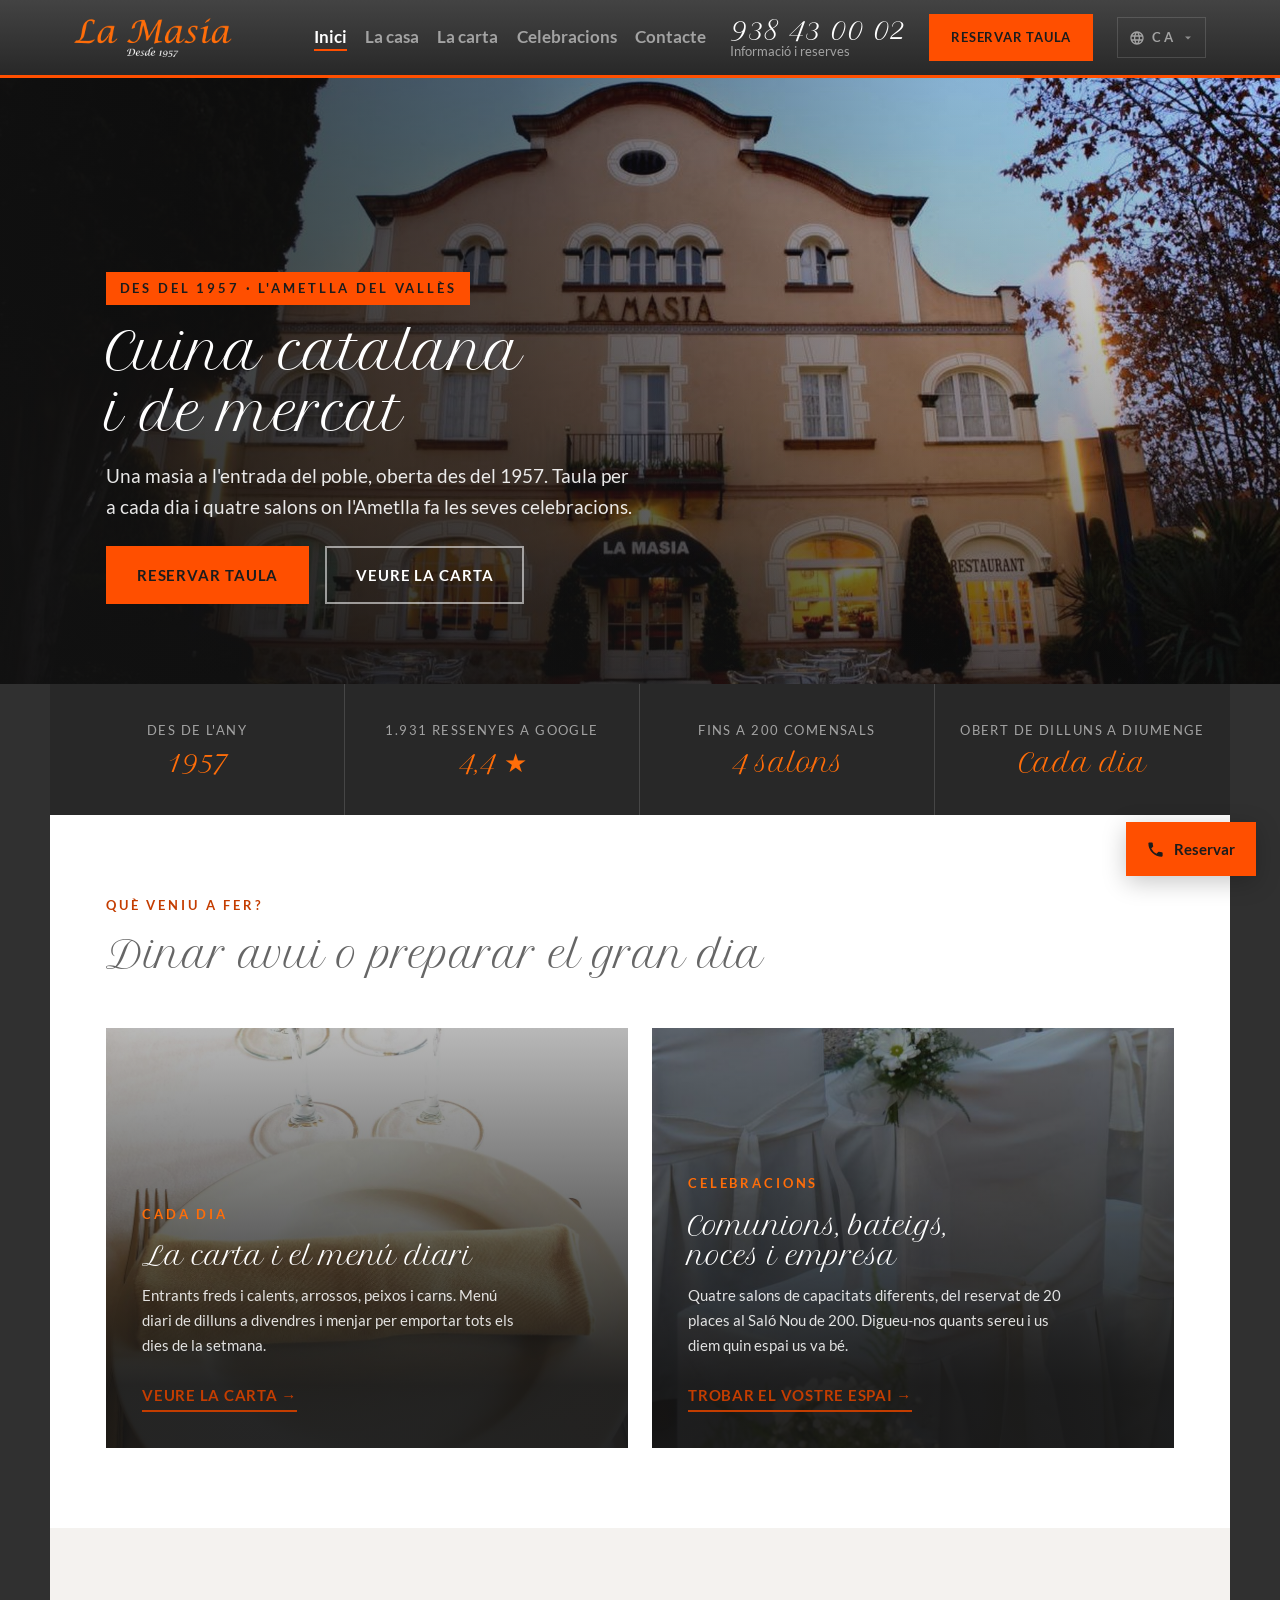
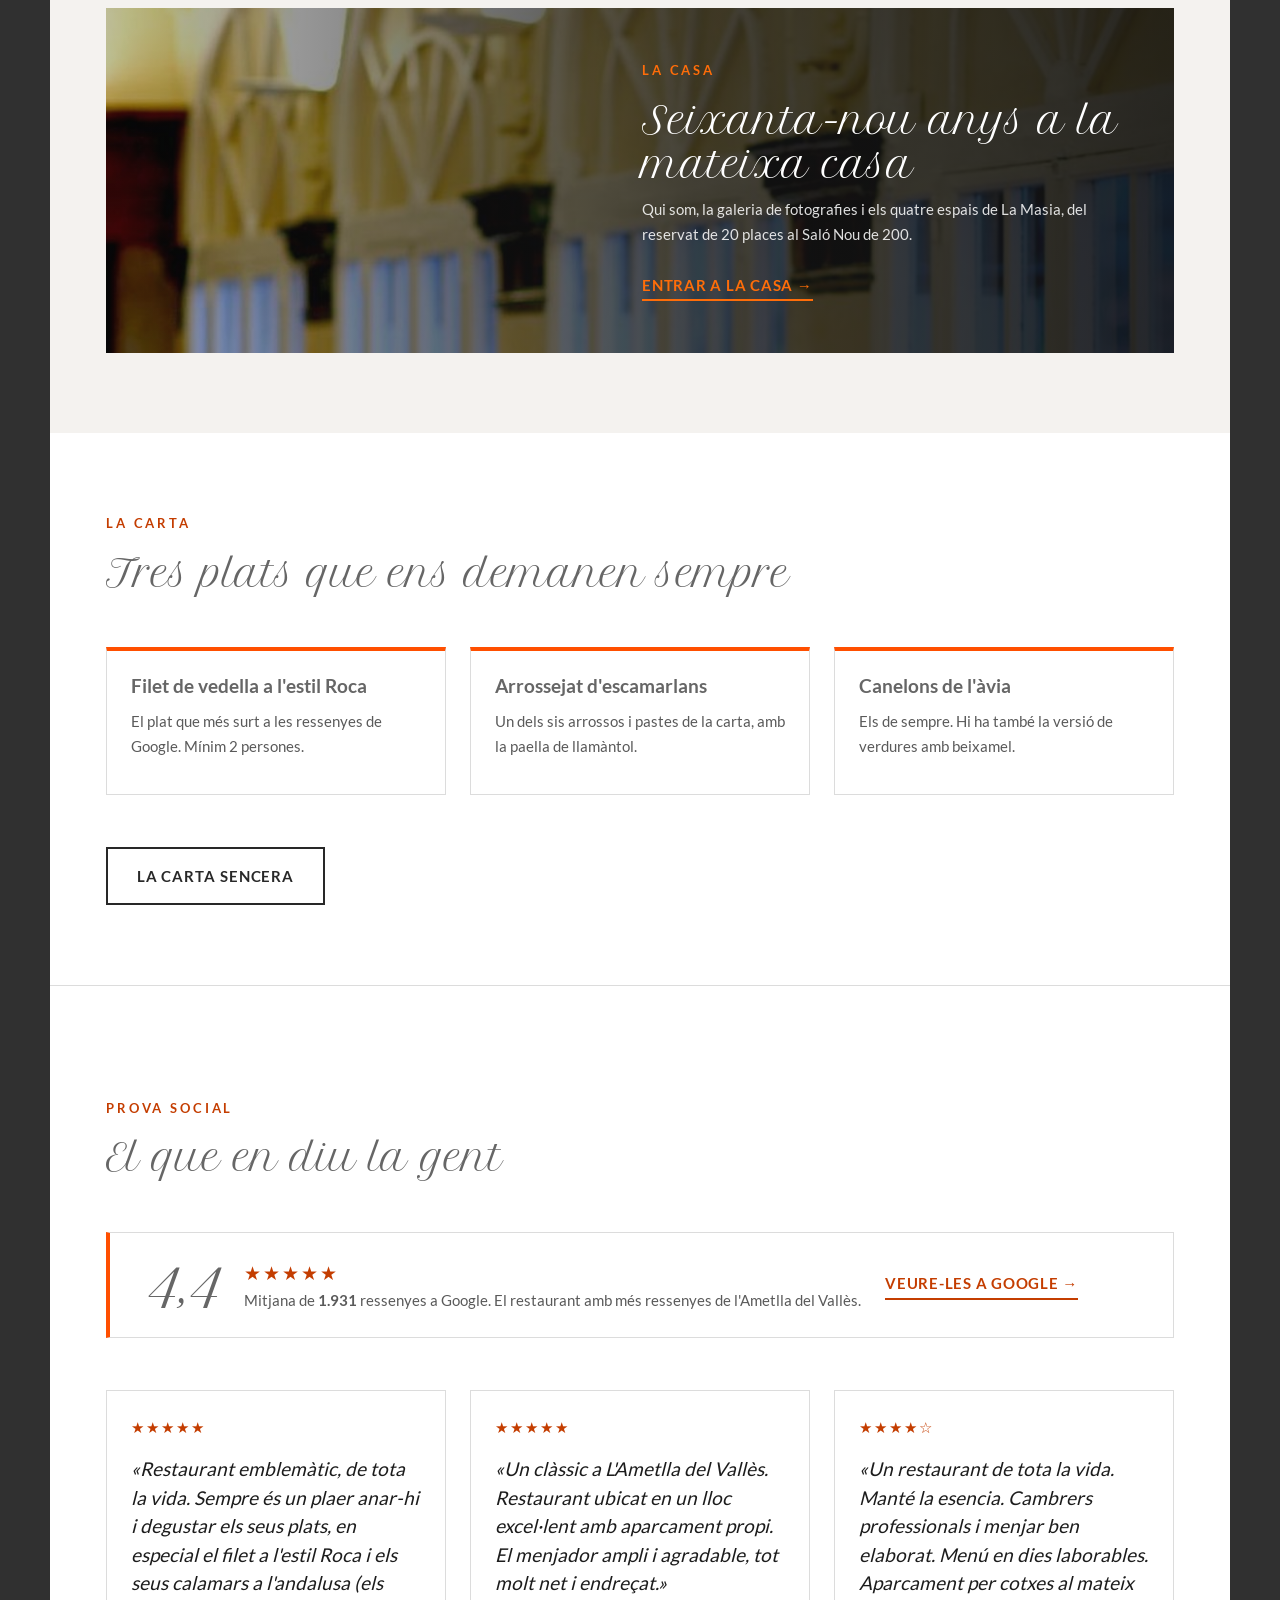
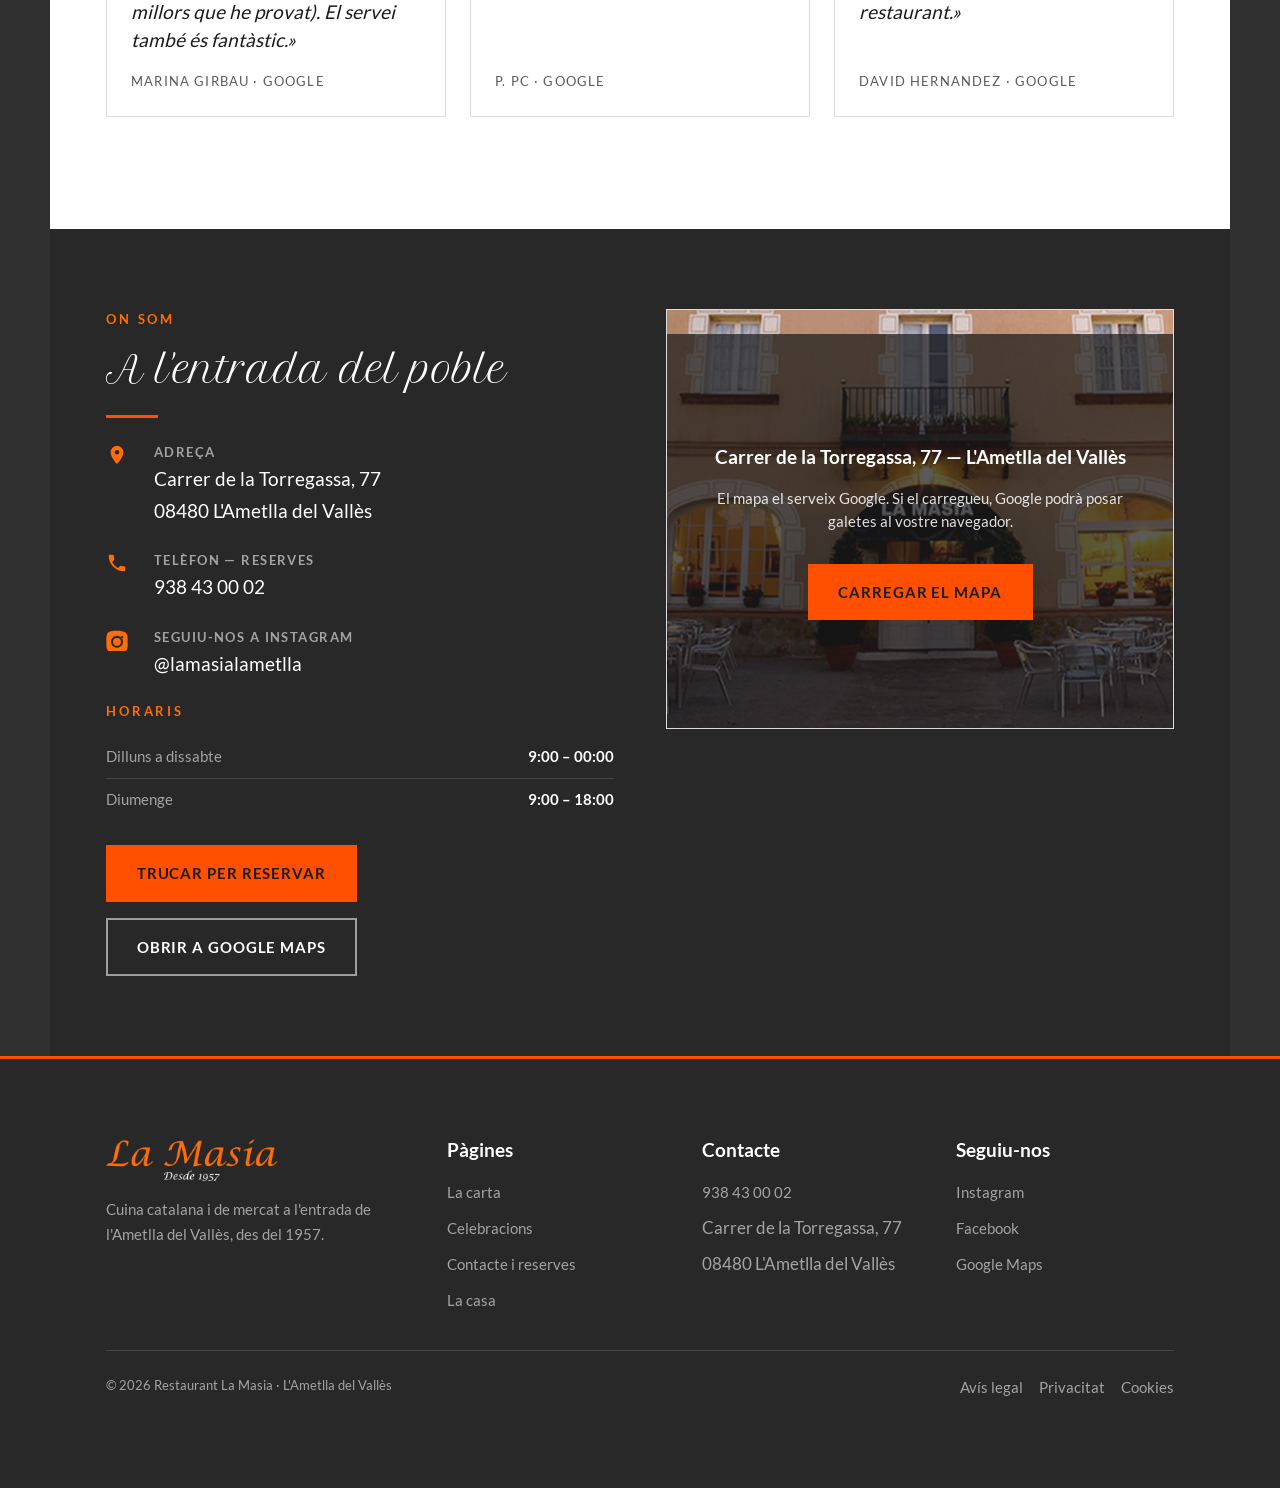
==== commit a1e82ca7: "Els tres idiomes arriben al repo, i la web s'arregla al mòbil Sis coses, i la primera explica per qu" ====
--- a/index.html
+++ b/index.html
@@ -7,6 +7,19 @@
 <meta name="description" content="Restaurant La Masia, a l'entrada de l'Ametlla del Vallès des del 1957. Cuina catalana i de mercat, menú diari, per emportar i quatre salons per a celebracions de fins a 200 persones.">
 <link rel="canonical" href="https://lamasiarestaurant.com/">
 
+<!-- ── IDIOMES ────────────────────────────────────────────────────
+     La pàgina està escrita en català i és el català el que indexa
+     Google. El castellà i l'anglès els posa js/i18n.js sobre la
+     mateixa pàgina; ?lang=es i ?lang=en existeixen perquè un enllaç
+     es pugui passar a algú ja en el seu idioma.
+     Aquest script va al <head> i no al final: ha d'arribar abans que
+     es pinti res, o el desplegable d'idioma parpellejaria. -->
+<link rel="alternate" hreflang="ca" href="https://lamasiarestaurant.com/">
+<link rel="alternate" hreflang="es" href="https://lamasiarestaurant.com/?lang=es">
+<link rel="alternate" hreflang="en" href="https://lamasiarestaurant.com/?lang=en">
+<link rel="alternate" hreflang="x-default" href="https://lamasiarestaurant.com/">
+<script src="js/i18n.js"></script>
+
 <meta property="og:type" content="website">
 <meta property="og:locale" content="ca_ES">
 <meta property="og:site_name" content="Restaurant La Masia">
@@ -16,8 +29,13 @@
 <meta property="og:image" content="https://lamasiarestaurant.com/assets/photo-hero.jpg">
 <meta name="twitter:card" content="summary_large_image">
 
+<!-- La icona de la pestanya és la SEVA: la mateixa fotografia de la
+     façana i el mateix enquadrament que el favicon de lamasiarestaurant.com
+     (frontó, "LA MASIA", balcó i l'entrada il·luminada). El seu original
+     només fa 16×16 i en una pantalla d'avui queda pastós; aquest surt del
+     mateix retall però de la foto en alta, amb 16, 32 i 48 dins del .ico. -->
 <link rel="icon" href="assets/favicon.ico" sizes="any">
-<link rel="icon" type="image/png" href="assets/favicon.png">
+<link rel="icon" type="image/png" sizes="192x192" href="assets/favicon.png">
 <link rel="apple-touch-icon" href="assets/apple-touch-icon.png">
 
 <!-- Les tipografies s'allotgen aquí mateix (assets/fonts/). La web no fa
@@ -49,7 +67,7 @@
   "currenciesAccepted": "EUR",
   "image": "https://lamasiarestaurant.com/assets/photo-hero.jpg",
   "logo": "https://lamasiarestaurant.com/assets/logo-la-masia.png",
-  "hasMap": "https://maps.google.com/maps?q=Carrer+de+la+Torregassa+77+08480+L%27Ametlla+del+Vall%C3%A8s",
+  "hasMap": "https://www.google.com/maps/search/?api=1&amp;query=Restaurant%20La%20Masia%2C%20Carrer%20de%20la%20Torregassa%2C%2077%2C%2008480%20L%27Ametlla%20del%20Vall%C3%A8s",
   "address": {
     "@type": "PostalAddress",
     "streetAddress": "Carrer de la Torregassa, 77",
@@ -99,6 +117,7 @@
     <nav aria-label="Navegació principal">
       <ul class="nav-enllacos">
         <li><a href="index.html" aria-current="page">Inici</a></li>
+        <li><a href="la-casa.html">La casa</a></li>
         <li><a href="carta.html">La carta</a></li>
         <li><a href="celebracions.html">Celebracions</a></li>
         <li><a href="contacte.html">Contacte</a></li>
@@ -110,6 +129,28 @@
       <span>Informació i reserves</span>
     </a>
     <a class="boto boto-principal" href="contacte.html">Reservar taula</a>
+
+
+    <!-- Desplegable d'idioma. NOMÉS existeix si el JS ha arrencat: el
+         CSS el manté amagat fins que js/i18n.js posa `te-js` al
+         <html>. Sense JS la web és en català i no hi ha res a triar,
+         i un control que no fa res val menys que cap control. -->
+    <div class="tria-idioma" data-idioma-tria>
+      <button class="tria-idioma-boto" type="button" data-idioma-boto
+              aria-expanded="false" aria-haspopup="true"
+              aria-label="Idioma de la pàgina">
+        <svg viewBox="0 0 24 24" aria-hidden="true"><path d="M12 2C6.48 2 2 6.48 2 12s4.48 10 10 10 10-4.48 10-10S17.52 2 12 2Zm6.93 6h-2.95a15.65 15.65 0 0 0-1.38-3.56A8.03 8.03 0 0 1 18.92 8ZM12 4.04c.83 1.2 1.48 2.53 1.91 3.96h-3.82c.43-1.43 1.08-2.76 1.91-3.96ZM4.26 14a7.85 7.85 0 0 1 0-4h3.38a16.6 16.6 0 0 0-.14 2c0 .68.06 1.34.14 2Zm.82 2h2.95c.32 1.25.78 2.45 1.38 3.56A7.99 7.99 0 0 1 5.08 16Zm2.95-8H5.08a7.99 7.99 0 0 1 4.33-3.56A15.65 15.65 0 0 0 8.03 8ZM12 19.96c-.83-1.2-1.48-2.53-1.91-3.96h3.82c-.43 1.43-1.08 2.76-1.91 3.96ZM14.34 14H9.66c-.09-.66-.16-1.32-.16-2 0-.68.07-1.35.16-2h4.68c.09.65.16 1.32.16 2 0 .68-.07 1.34-.16 2Zm.25 5.56c.6-1.11 1.06-2.31 1.38-3.56h2.95a8.03 8.03 0 0 1-4.33 3.56ZM16.36 14c.08-.66.14-1.32.14-2 0-.68-.06-1.34-.14-2h3.38a7.85 7.85 0 0 1 0 4Z"/></svg>
+        <span data-idioma-actual data-sense-traduir>CA</span>
+        <svg class="tria-idioma-punta" viewBox="0 0 24 24" aria-hidden="true"><path d="M12 15 6 9h12z"/></svg>
+      </button>
+      <!-- Cada idioma es diu com es diu ell mateix, no traduït: qui
+           busca la seva llengua busca la paraula que coneix. -->
+      <ul class="tria-idioma-menu" data-idioma-menu data-sense-traduir hidden>
+        <li><button type="button" data-idioma-opcio="ca" lang="ca">Català</button></li>
+        <li><button type="button" data-idioma-opcio="es" lang="es">Castellano</button></li>
+        <li><button type="button" data-idioma-opcio="en" lang="en">English</button></li>
+      </ul>
+    </div>
 
     <button class="nav-boto-menu" id="boto-menu" type="button"
             aria-expanded="false" aria-controls="menu-mobil" aria-label="Obrir el menú">
@@ -120,11 +161,23 @@
 
 <div class="menu-mobil" id="menu-mobil">
   <a href="index.html" aria-current="page">Inici</a>
+  <a href="la-casa.html">La casa</a>
   <a href="carta.html">La carta</a>
   <a href="celebracions.html">Celebracions</a>
   <a href="contacte.html">Contacte</a>
   <a href="tel:+34938430002">Trucar — 938 43 00 02</a>
   <a class="boto boto-principal" href="contacte.html">Reservar taula</a>
+
+  <!-- Al calaix del mòbil els tres idiomes van a la vista: dins d'un
+       desplegable ja obert no n'hi va un altre. -->
+  <div class="tria-idioma-plana" data-idioma-tria>
+    <span class="tria-idioma-plana-titol">Idioma</span>
+    <div class="tria-idioma-plana-opcions" data-sense-traduir>
+      <button type="button" data-idioma-opcio="ca" lang="ca">Català</button>
+      <button type="button" data-idioma-opcio="es" lang="es">Castellano</button>
+      <button type="button" data-idioma-opcio="en" lang="en">English</button>
+    </div>
+  </div>
 </div>
 
 <main id="contingut">
@@ -173,8 +226,8 @@
         <span class="fet-xifra">1957</span>
       </li>
       <li>
-        <span class="fet-etiqueta"><span data-valoracio="total">1.931</span> ressenyes a Google</span>
-        <span class="fet-xifra"><span data-valoracio="nota">4,4</span> ★</span>
+        <span class="fet-etiqueta"><span data-valoracio="total" data-valoracio-cru="1931">1.931</span> ressenyes a Google</span>
+        <span class="fet-xifra"><span data-valoracio="nota" data-valoracio-cru="4.4">4,4</span> ★</span>
       </li>
       <li>
         <span class="fet-etiqueta">Fins a 200 comensals</span>
@@ -228,47 +281,36 @@
     </div>
   </section>
 
-  <!-- ══ DES DEL 1957 ═══════════════════════════════════════════ -->
-  <section class="seccio seccio-gris" id="qui-som">
+  <!-- ══ LA PORTA CAP A «LA CASA» ═══════════════════════════════
+       Aquí hi havia el «Qui som» sencer: tres paràgrafs, dues fitxes
+       de valors i una fotografia en vertical. És bon text, però en una
+       portada que ja porta el hero, la banda de xifres, els dos camins,
+       tres plats, les ressenyes i el bloc d'on som, era el que la feia
+       llarga sense fer-la més útil. Qui obre la portada d'un restaurant
+       hi ve a mirar-se els plats o a trucar, no a llegir-ne la història.
+
+       El text s'ha mogut sencer a la-casa.html#qui-som, on hi ha lloc
+       per explicar-ho més llarg, i aquí hi queda la porta d'entrada:
+       una fotografia gran que hi porta. Tota la banda és UN sol enllaç
+       —la foto inclosa—, que és com s'espera que funcioni.
+  ═══════════════════════════════════════════════════════════════ -->
+  <section class="seccio seccio-gris">
     <div class="envolt">
-      <div class="historia">
-        <div class="historia-foto apareix">
-          <!-- FOTO DEL RESTAURANT (del seu web actual). -->
-          <img src="assets/photo-casa.jpg" width="1100" height="1300"
-               alt="El menjador de La Masia" loading="lazy" decoding="async">
-        </div>
-
-        <div class="historia-cos apareix">
-          <span class="sobretitol">Qui som</span>
-          <h2 class="titol-seccio">Seixanta-nou anys a la mateixa casa</h2>
-          <hr class="regle">
-          <p>
-            La Masia és a l'entrada de l'Ametlla del Vallès, al carrer de la Torregassa.
-            Va obrir el 1957 i des d'aleshores fa el mateix: cuina catalana i de mercat,
-            feta cada dia.
-          </p>
-          <p>
-            A la carta hi ha els plats que la casa no ha canviat mai —els canelons de
-            l'àvia, el filet de vedella a l'estil Roca— i els que van i venen amb la
-            temporada: els calçots, els rossinyols, les trompetes de la mort.
-          </p>
-          <p>
-            I al costat del menjador, quatre salons on el poble ha celebrat comunions,
-            bateigs i aniversaris de noces durant generacions.
-          </p>
-
-          <div class="valors">
-            <div class="valor">
-              <strong>Cuina de mercat</strong>
-              <span>Gamba de Palamós, cloïsses de Carril, botifarra de La Garriga.</span>
-            </div>
-            <div class="valor">
-              <strong>Quatre salons</strong>
-              <span>Del reservat de 20 places al Saló Nou de 200.</span>
-            </div>
-          </div>
-        </div>
-      </div>
+      <a class="porta apareix" href="la-casa.html">
+        <!-- FOTO DEL RESTAURANT (del seu web actual): el menjador de les
+             finestres d'arc. -->
+        <img src="assets/photo-casa.jpg" width="1100" height="1300"
+             alt="" loading="lazy" decoding="async">
+        <span class="porta-text">
+          <span class="sobretitol">La casa</span>
+          <span class="porta-titol">Seixanta-nou anys a la mateixa casa</span>
+          <span class="porta-frase">
+            Qui som, la galeria de fotografies i els quatre espais de La Masia,
+            del reservat de 20 places al Saló Nou de 200.
+          </span>
+          <span class="enllac-fletxa">Entrar a la casa →</span>
+        </span>
+      </a>
     </div>
   </section>
 
@@ -334,11 +376,11 @@
       </div>
 
       <div class="nota-google apareix">
-        <span class="nota-xifra" data-valoracio="nota">4,4</span>
+        <span class="nota-xifra" data-valoracio="nota" data-valoracio-cru="4.4">4,4</span>
         <div>
           <div class="nota-estrelles" aria-hidden="true">★★★★★</div>
           <p class="nota-detall">
-            Mitjana de <strong data-valoracio="total">1.931</strong> ressenyes a Google.
+            Mitjana de <strong data-valoracio="total" data-valoracio-cru="1931">1.931</strong> ressenyes a Google.
             <!-- "més valorat" es llegia com "el que té més bona nota", i això
                  NO és cert: el 4,4 no és la nota més alta del poble (Iris café
                  en té 4,9 i Can Arias 4,5). El que sí que és cert, comprovat a
@@ -349,7 +391,7 @@
           </p>
         </div>
         <span><a class="enllac-fletxa"
-           href="https://maps.google.com/maps?q=Restaurant+La+Masia+L%27Ametlla+del+Vall%C3%A8s"
+           href="https://www.google.com/maps/search/?api=1&amp;query=Restaurant%20La%20Masia%2C%20Carrer%20de%20la%20Torregassa%2C%2077%2C%2008480%20L%27Ametlla%20del%20Vall%C3%A8s"
            target="_blank" rel="noopener">Veure-les a Google →</a></span>
       </div>
 
@@ -367,35 +409,42 @@
         <figure class="ressenya apareix">
           <div class="ressenya-estrelles" aria-hidden="true">★★★★★</div>
           <p class="nomes-lectors">Valoració: 5 sobre 5</p>
-          <blockquote>
+          <blockquote data-idioma-original="ca">
             «Restaurant emblemàtic, de tota la vida. Sempre és un plaer anar-hi
             i degustar els seus plats, en especial el filet a l'estil Roca i els
             seus calamars a l'andalusa (els millors que he provat). El servei
             també és fantàstic.»
           </blockquote>
           <cite>Marina Girbau · Google</cite>
+          <!-- Una ressenya és una citació i no s'hi toca. En castellà i
+               en anglès el que es veu ÉS una traducció, i ho ha de dir:
+               aquesta línia només surt en aquells dos idiomes, i just al
+               costat hi ha l'enllaç per llegir-les a Google tal com són. -->
+          <p class="cita-traduida" data-nomes-idioma="es en">Traducció de la ressenya original en català</p>
         </figure>
 
         <figure class="ressenya apareix">
           <div class="ressenya-estrelles" aria-hidden="true">★★★★★</div>
           <p class="nomes-lectors">Valoració: 5 sobre 5</p>
-          <blockquote>
+          <blockquote data-idioma-original="ca">
             «Un clàssic a L'Ametlla del Vallès. Restaurant ubicat en un lloc
             excel·lent amb aparcament propi. El menjador ampli i agradable, tot
             molt net i endreçat.»
           </blockquote>
           <cite>P. Pc · Google</cite>
+          <p class="cita-traduida" data-nomes-idioma="es en">Traducció de la ressenya original en català</p>
         </figure>
 
         <figure class="ressenya apareix">
           <div class="ressenya-estrelles" aria-hidden="true">★★★★☆</div>
           <p class="nomes-lectors">Valoració: 4 sobre 5</p>
-          <blockquote>
+          <blockquote data-idioma-original="ca">
             «Un restaurant de tota la vida. Manté la esencia. Cambrers
             professionals i menjar ben elaborat. Menú en dies laborables.
             Aparcament per cotxes al mateix restaurant.»
           </blockquote>
           <cite>David Hernandez · Google</cite>
+          <p class="cita-traduida" data-nomes-idioma="es en">Traducció de la ressenya original en català</p>
         </figure>
       </div>
     </div>
@@ -442,9 +491,14 @@
             <li><span class="dia">Diumenge</span><span class="hora">9:00 – 18:00</span></li>
           </ul>
 
+          <!-- «Com arribar» portava a contacte.html, on n'hi havia un altre
+               d'idèntic que només baixava fins al mapa: dos botons amb el
+               mateix nom i un viatge per res. Ara diu el que fa. -->
           <p class="grup-botons">
             <a class="boto boto-principal" href="tel:+34938430002">Trucar per reservar</a>
-            <a class="boto boto-contorn" href="contacte.html">Com arribar</a>
+            <a class="boto boto-contorn"
+               href="https://www.google.com/maps/search/?api=1&amp;query=Restaurant%20La%20Masia%2C%20Carrer%20de%20la%20Torregassa%2C%2077%2C%2008480%20L%27Ametlla%20del%20Vall%C3%A8s"
+               target="_blank" rel="noopener">Obrir a Google Maps</a>
           </p>
         </div>
 
@@ -454,7 +508,7 @@
              té cap avís de galetes. Fins que el visitant no prem, aquí no
              hi ha cap petició a Google. -->
         <div class="mapa mapa-tancat apareix"
-             data-mapa="https://maps.google.com/maps?q=Carrer%20de%20la%20Torregassa%2C%2077%2C%2008480%20L%27Ametlla%20del%20Vall%C3%A8s&amp;output=embed"
+             data-mapa="https://maps.google.com/maps?q=Restaurant%20La%20Masia%2C%20Carrer%20de%20la%20Torregassa%2C%2077%2C%2008480%20L%27Ametlla%20del%20Vall%C3%A8s&amp;output=embed"
              data-mapa-titol="Mapa: Restaurant La Masia, carrer de la Torregassa 77, L'Ametlla del Vallès">
           <!-- FOTO DEL RESTAURANT (del seu web actual): l'entrada. -->
           <img src="assets/photo-contacte-hero.jpg" alt="" width="1200" height="420"
@@ -493,7 +547,7 @@
           <li><a href="carta.html">La carta</a></li>
           <li><a href="celebracions.html">Celebracions</a></li>
           <li><a href="contacte.html">Contacte i reserves</a></li>
-          <li><a href="index.html#qui-som">Qui som</a></li>
+          <li><a href="la-casa.html">La casa</a></li>
         </ul>
       </div>
 
@@ -511,7 +565,7 @@
         <ul>
           <li><a href="https://www.instagram.com/lamasialametlla/" target="_blank" rel="noopener">Instagram</a></li>
           <li><a href="https://www.facebook.com/lamasiadelametlla" target="_blank" rel="noopener">Facebook</a></li>
-          <li><a href="https://maps.google.com/maps?q=Restaurant+La+Masia+L%27Ametlla+del+Vall%C3%A8s" target="_blank" rel="noopener">Google Maps</a></li>
+          <li><a href="https://www.google.com/maps/search/?api=1&amp;query=Restaurant%20La%20Masia%2C%20Carrer%20de%20la%20Torregassa%2C%2077%2C%2008480%20L%27Ametlla%20del%20Vall%C3%A8s" target="_blank" rel="noopener">Google Maps</a></li>
         </ul>
       </div>
     </div>
@@ -534,6 +588,7 @@
   Reservar
 </a>
 
+<script src="js/traduccions.js"></script>
 <script src="js/main.js"></script>
 <script src="js/mapa.js"></script>
 </body>
--- a/css/styles.css
+++ b/css/styles.css
@@ -332,6 +332,11 @@
   margin-top: var(--s-3);
 }
 .seccio-fosca .entradeta { color: rgba(255, 255, 255, 0.82); }
+/* Un enllaç o un botó just després d'una entradeta necessita aire. La
+   regla de ritme d'aquesta web (`.seccio > .envolt > * + *`) només
+   arriba als fills directes de `.envolt`, i aquests van dins del bloc
+   que s'anima. */
+.entradeta + p { margin-top: var(--s-3); }
 
 .regle {
   width: 52px;
@@ -424,11 +429,26 @@
 .nav-marca { display: flex; align-items: center; margin-right: auto; }
 .nav-marca img { width: 158px; height: 39px; object-fit: contain; }
 
-.nav-enllacos { display: flex; align-items: center; gap: var(--s-3); list-style: none; }
+/* ⚠️ AQUESTA BARRA VA JUSTA D'AMPLADA, i s'ha de comptar en CASTELLÀ,
+   que és l'idioma que fa les paraules més llargues («Celebraciones»,
+   «Reservar mesa»). Amb la cinquena pestanya («La casa») i el text
+   castellà, a 1366 px els enllaços partien en dues línies: «La / casa».
+
+   Tres coses ho aguanten, i les tres fan falta:
+     · `white-space: nowrap` — un element de menú no es parteix mai.
+     · La mida de cos i no --t-md: 17 px en comptes de 19 en aquesta
+       fila són uns 40 px per a tota la barra.
+     · El pas al menú d'hamburguesa puja de 1100 a 1250 px (vegeu la
+       secció RESPONSIVE): per sota d'això ja no s'hi intenta encabir.
+
+   Si algun dia s'hi afegeix una sisena pestanya, s'ha de tornar a
+   mesurar amb ?lang=es a 1280 px. No hi cabrà. */
+.nav-enllacos { display: flex; align-items: center; gap: 1.15rem; list-style: none; }
 .nav-enllacos a {
   font-family: var(--cos);
   font-weight: 700;
-  font-size: var(--t-md);
+  font-size: var(--t-base);
+  white-space: nowrap;
   color: var(--text-clar);
   transition: color 0.2s ease;
 }
@@ -486,6 +506,13 @@
   background: var(--gris-panell);
   border-bottom: 3px solid var(--taronja);
   padding-bottom: var(--s-3);
+  /* El calaix té cinc pàgines, el telèfon, el botó i els tres idiomes.
+     En un telèfon ajagut, o en un de petit, això no hi cap: sense
+     aquestes dues línies els últims enllaços queden fora de la pantalla
+     i no s'hi pot arribar de cap manera. */
+  max-height: calc(100svh - var(--nav-h));
+  overflow-y: auto;
+  overscroll-behavior: contain;
 }
 .menu-mobil.obert { display: flex; }
 .menu-mobil a {
@@ -498,6 +525,140 @@
 }
 .menu-mobil a:hover { background: rgba(255, 255, 255, 0.07); }
 .menu-mobil .boto { margin: var(--s-3) var(--s-3) 0; font-family: var(--cos); }
+
+/* ═══ TRIA D'IDIOMA ═════════════════════════════════════════════
+   Català, castellà i anglès. El desplegable NOMÉS existeix si el JS
+   ha arrencat: js/i18n.js posa `te-js` al <html> des del <head>, i
+   fins llavors aquest bloc no es veu. Un control que no pot fer res
+   és pitjor que cap control.
+
+   Quadrat i gris com la resta de la barra: aquí no s'arrodoneix res
+   (--radi: 0) i el taronja només marca l'estat actiu, com als
+   enllaços de la navegació.
+   ═════════════════════════════════════════════════════════════ */
+
+.tria-idioma { display: none; }
+.te-js .tria-idioma { position: relative; display: block; }
+
+.tria-idioma-boto {
+  display: flex;
+  align-items: center;
+  gap: 0.4rem;
+  padding: 0.55rem 0.7rem;
+  background: none;
+  border: 1px solid var(--vora-fosca);
+  font-family: var(--cos);
+  font-weight: 700;
+  font-size: var(--t-xs);
+  letter-spacing: var(--track-ample);
+  color: var(--text-clar);
+  cursor: pointer;
+  transition: color 0.2s ease, border-color 0.2s ease;
+}
+.tria-idioma-boto:hover,
+.tria-idioma-boto[aria-expanded="true"] {
+  color: var(--blanc);
+  border-color: var(--taronja);
+}
+.tria-idioma-boto svg { width: 16px; height: 16px; fill: currentColor; flex: none; }
+.tria-idioma-punta { width: 12px !important; height: 12px !important; opacity: 0.8; }
+.tria-idioma-boto[aria-expanded="true"] .tria-idioma-punta { transform: rotate(180deg); }
+
+.tria-idioma-menu {
+  position: absolute;
+  top: calc(100% + 0.55rem);
+  right: 0;
+  z-index: 210;
+  min-width: 11rem;
+  margin: 0;
+  padding: 0;
+  list-style: none;
+  background: var(--gris-panell);
+  border: 1px solid var(--vora-fosca);
+  border-top: 3px solid var(--taronja);
+  box-shadow: var(--ombra-up);
+}
+.tria-idioma-menu button {
+  display: flex;
+  align-items: center;
+  justify-content: space-between;
+  gap: var(--s-2);
+  width: 100%;
+  padding: 0.7rem var(--s-2);
+  background: none;
+  border: 0;
+  border-bottom: 1px solid var(--vora-fosca);
+  font-family: var(--cos);
+  font-size: var(--t-sm);
+  color: var(--text-clar);
+  text-align: left;
+  cursor: pointer;
+}
+.tria-idioma-menu li:last-child button { border-bottom: 0; }
+.tria-idioma-menu button:hover { background: rgba(255, 255, 255, 0.07); color: var(--blanc); }
+.tria-idioma-menu button[aria-current="true"] { color: var(--blanc); font-weight: 700; }
+
+/* La marca de l'idioma actiu es dibuixa amb CSS: així no hi ha cap
+   caràcter que un lector de pantalla hagi de llegir. Qui ho ha de
+   saber ja ho sap per l'aria-current. */
+.tria-idioma-menu button[aria-current="true"]::after {
+  content: "";
+  width: 7px;
+  height: 7px;
+  background: var(--taronja);
+  flex: none;
+}
+
+/* ── La variant del menú mòbil ───────────────────────────────
+   Dins del calaix desplegat no hi va un desplegable a dins d'un
+   altre: hi van els tres idiomes a la vista, que amb el dit és
+   una premuda en comptes de dues. */
+
+.tria-idioma-plana { display: none; padding: var(--s-3) var(--s-3) 0; }
+.tria-idioma-plana-titol {
+  display: block;
+  font-family: var(--cos);
+  font-size: var(--t-xs);
+  letter-spacing: var(--track-ample);
+  text-transform: uppercase;
+  color: var(--text-clar);
+  margin-bottom: 0.6rem;
+}
+.tria-idioma-plana-opcions { display: flex; gap: 0.5rem; }
+.tria-idioma-plana-opcions button {
+  flex: 1;
+  padding: 0.7rem 0.4rem;
+  background: none;
+  border: 1px solid var(--vora-fosca);
+  font-family: var(--cos);
+  font-weight: 700;
+  font-size: var(--t-sm);
+  color: var(--text-clar);
+  cursor: pointer;
+}
+.tria-idioma-plana-opcions button[aria-current="true"] {
+  color: var(--blanc);
+  border-color: var(--taronja);
+  background: rgba(255, 79, 0, 0.14);
+}
+
+/* La línia que avisa que una ressenya està traduïda. Va per sota del
+   nom i pesa menys que ell: informa, no crida. Només es veu quan la
+   pàgina no està en l'idioma en què es va escriure la ressenya. */
+.cita-traduida {
+  margin-top: 0.35rem;
+  font-size: var(--t-xs);
+  font-style: italic;
+  color: var(--text-suau);
+}
+.seccio-fosca .cita-traduida { color: var(--text-clar); }
+
+/* Mentre el diccionari no ha arribat, la pàgina encara diu el que diu
+   l'HTML: català. Per a qui la va deixar en castellà o en anglès això
+   seria un parpelleig d'un idioma que no ha demanat. js/i18n.js posa
+   aquesta classe des del <head> i la treu en acabar de traduir; si el
+   diccionari no carregués, la treu igualment al segon i mig. */
+.i18n-pendent body { opacity: 0; }
 
 /* ═══ TRUCADA FLOTANT ═══════════════════════════════════════════ */
 
@@ -536,7 +697,10 @@
   overflow: hidden;
 }
 .hero-foto { position: absolute; inset: 0; z-index: 0; }
-.hero-foto img { width: 100%; height: 100%; object-fit: cover; }
+/* `object-position: center 38%` puja el retall: la façana és al mig de la
+   foto i el cel a dalt. Amb el retall centrat, en pantalles amples el que
+   sobrava es menjava la porta i deixava cel. */
+.hero-foto img { width: 100%; height: 100%; object-fit: cover; object-position: center 38%; }
 /* Dues capes: una que enfosqueix el costat del text i una altra que
    assenta la part baixa. La foto la posa el client i no sabem si serà
    clara o fosca, així que el text ha de quedar llegible en tots dos
@@ -651,15 +815,83 @@
 
 /* ═══ HISTÒRIA ══════════════════════════════════════════════════ */
 
+/* Només l'usa la-casa.html (#qui-som). A la portada aquest bloc s'ha
+   substituït per `.porta`. */
 .historia { display: grid; grid-template-columns: 0.9fr 1fr; gap: var(--s-5); align-items: center; }
-.historia-foto img { width: 100%; height: 100%; object-fit: cover; }
+/* `aspect-ratio` i no l'alçada natural: la fotografia d'aquesta columna
+   ha canviat un cop ja (de vertical a apaïsada) i, sense retall fixat,
+   canviar-la torna a descompensar la fila. Amb 4:3 el bloc es manté
+   igual amb la fotografia que hi posin. */
+.historia-foto img { width: 100%; aspect-ratio: 4 / 3; object-fit: cover; }
 .historia-cos p { color: var(--text-suau); }
 .historia-cos p + p { margin-top: var(--s-2); }
+.historia-cos .grup-botons { margin-top: var(--s-4); }
 
 .valors { display: grid; grid-template-columns: repeat(2, 1fr); gap: var(--s-3); margin-top: var(--s-4); }
 .valor { border-top: 3px solid var(--taronja); padding-top: var(--s-2); }
 .valor strong { display: block; font-size: var(--t-md); color: var(--text-titol); }
 .valor span { font-size: var(--t-sm); color: var(--text-suau); }
+
+/* ═══ LA PORTA CAP A «LA CASA» ══════════════════════════════════
+   La drecera de la portada. És el mateix recurs que `.cami` —foto de
+   fons, vel, text a sobre— però apaïsada i sencera d'enllaç, i amb el
+   text a la banda dreta perquè no es confongui amb les dues targetes
+   que hi ha just a sobre.
+
+   Tot són <span> per dins: l'element de fora és una <a> i dins d'un
+   enllaç no hi poden anar títols ni paràgrafs de bloc.
+   ═════════════════════════════════════════════════════════════ */
+
+.porta {
+  position: relative;
+  display: flex;
+  align-items: center;
+  justify-content: flex-end;
+  min-height: 340px;
+  padding: var(--s-5);
+  overflow: hidden;
+  background: var(--gris-cap-baix);
+  isolation: isolate;
+}
+.porta img {
+  position: absolute;
+  inset: 0;
+  z-index: -2;
+  width: 100%;
+  height: 100%;
+  object-fit: cover;
+  object-position: center 30%;
+  transition: transform 0.5s ease;
+}
+.porta::after {
+  content: "";
+  position: absolute;
+  inset: 0;
+  z-index: -1;
+  background: linear-gradient(to left,
+                rgba(20, 20, 20, 0.90) 0%,
+                rgba(20, 20, 20, 0.78) 45%,
+                rgba(20, 20, 20, 0.28) 100%);
+}
+.porta:hover img { transform: scale(1.04); }
+
+.porta-text { display: block; max-width: 30rem; }
+.porta-titol {
+  display: block;
+  font-family: var(--titols);
+  font-size: var(--t-xl);
+  line-height: 1.2;
+  color: var(--blanc);
+}
+.porta-frase {
+  display: block;
+  font-size: var(--t-sm);
+  color: rgba(255, 255, 255, 0.86);
+  margin-block: 0.7rem var(--s-3);
+}
+.porta .sobretitol { color: var(--taronja-logo); }
+.porta .enllac-fletxa { color: var(--taronja-logo); }
+.porta:hover .enllac-fletxa { gap: 0.85rem; }
 
 /* ═══ CARTA ═════════════════════════════════════════════════════ */
 
@@ -750,6 +982,68 @@
 .menu-buit p { color: var(--text-suau); }
 .menu-buit-tel { margin-top: var(--s-2); font-size: var(--t-md); color: var(--text); }
 .menu-buit-tel a { font-weight: 700; color: var(--taronja-text); }
+
+/* ═══ PER EMPORTAR ══════════════════════════════════════════════
+   Tres passos a l'esquerra i el telèfon a la dreta. La numeració la
+   posa el CSS a partir de l'<ol>, no s'escriu a mà: si algun dia se
+   n'hi afegeix o se'n treu un, no queda cap número saltat.
+   ═════════════════════════════════════════════════════════════ */
+
+.emportar {
+  display: grid;
+  grid-template-columns: 1.15fr 1fr;
+  gap: var(--s-5);
+  align-items: start;
+}
+
+.emportar-passos ol { list-style: none; counter-reset: pas; display: grid; gap: var(--s-3); }
+/* Tres cel·les per fila i no dues: el número a l'esquerra ocupant les dues
+   files, i el títol i la descripció apilats a la dreta. Sense el
+   `grid-row: span 2`, la descripció queia a la fila de sota dins de la
+   columna estreta del número i sortia a paraula per línia. */
+.emportar-passos li {
+  counter-increment: pas;
+  display: grid;
+  grid-template-columns: 2.6rem 1fr;
+  column-gap: var(--s-2);
+  row-gap: 0.2rem;
+  align-items: start;
+}
+.emportar-passos strong,
+.emportar-passos li > span { grid-column: 2; }
+.emportar-passos li::before {
+  content: counter(pas);
+  grid-row: span 2;
+  display: flex;
+  align-items: center;
+  justify-content: center;
+  width: 2.6rem;
+  height: 2.6rem;
+  background: var(--taronja);
+  color: var(--text);          /* 6,7:1 — mai blanc sobre el taronja */
+  font-family: var(--titols);
+  font-size: var(--t-md);
+  line-height: 1;
+}
+.emportar-passos strong { display: block; font-size: var(--t-md); color: var(--text-titol); }
+.emportar-passos span { display: block; font-size: var(--t-sm); color: var(--text-suau); }
+.emportar-passos a { color: var(--taronja-text); font-weight: 700; }
+
+.emportar-enllacos {
+  display: flex;
+  flex-wrap: wrap;
+  gap: var(--s-3);
+  margin-top: var(--s-4);
+}
+
+.emportar-accio {
+  border: 1px solid var(--vora);
+  border-top: 4px solid var(--taronja);
+  padding: var(--s-4);
+  background: var(--blanc);
+}
+.emportar-accio > * + * { margin-top: var(--s-3); }
+.emportar-nota { color: var(--text-suau); }
 
 .carta-nav { display: flex; flex-wrap: wrap; gap: 0.5rem; margin-block: var(--s-4); }
 .carta-nav a {
@@ -936,6 +1230,167 @@
 .sala.encaixa .sala-estat { color: var(--taronja-text); }
 .sala.no-encaixa { opacity: 0.55; }
 .sala.no-encaixa .sala-estat { color: var(--text-suau); }
+
+/* ═══ GALERIA ═══════════════════════════════════════════════════
+   La graella existeix sense JS: són <figure> amb la seva fotografia i
+   el seu peu. js/galeria.js hi afegeix el visor a pantalla completa i
+   marca la caixa amb .galeria-amb-visor; tot el que insinua que això
+   es pot prémer (el cursor, la lupa, el zoom) penja d'aquella classe,
+   perquè si el JS no arrenca no hi hagi cap promesa falsa.
+   ═════════════════════════════════════════════════════════════ */
+
+.galeria {
+  display: grid;
+  grid-template-columns: repeat(3, 1fr);
+  gap: var(--s-3);
+}
+.galeria figure { display: flex; flex-direction: column; }
+.galeria img {
+  width: 100%;
+  aspect-ratio: 4 / 3;
+  object-fit: cover;
+  border: 1px solid var(--vora);
+}
+.galeria figcaption {
+  font-size: var(--t-xs);
+  color: var(--text-suau);
+  margin-top: 0.6rem;
+  line-height: 1.4;
+}
+
+/* El botó que hi posa el JS no ha de canviar res de com es veu la
+   fotografia: només la fa prémer. */
+.galeria-boto {
+  display: block;
+  position: relative;
+  width: 100%;
+  padding: 0;
+  background: none;
+  border: 0;
+  cursor: zoom-in;
+  overflow: hidden;
+}
+.galeria-boto img { transition: transform 0.4s ease; }
+.galeria-boto:hover img { transform: scale(1.04); }
+
+/* La lupa apareix a sobre en passar-hi el ratolí. Amb el dit no hi ha
+   :hover i no cal: al mòbil, prémer una foto ja s'espera que l'obri. */
+.galeria-boto::after {
+  content: "";
+  position: absolute;
+  inset: 0;
+  background: rgba(18, 18, 18, 0.28);
+  opacity: 0;
+  transition: opacity 0.25s ease;
+}
+.galeria-boto:hover::after,
+.galeria-boto:focus-visible::after { opacity: 1; }
+
+/* ── El visor ─────────────────────────────────────────────────
+   És un <dialog>: el navegador ja fa l'Escape, el fons inert i el
+   retorn del focus. Aquí només se'n dibuixa l'aspecte. */
+
+.visor {
+  width: 100%;
+  max-width: 100%;
+  height: 100%;
+  max-height: 100%;
+  margin: 0;
+  padding: 0;
+  border: 0;
+  background: rgba(18, 18, 18, 0.94);
+  color: var(--blanc);
+  overflow: hidden;
+}
+.visor::backdrop { background: rgba(18, 18, 18, 0.9); }
+
+.visor-cos {
+  display: flex;
+  flex-direction: column;
+  align-items: center;
+  justify-content: center;
+  gap: var(--s-2);
+  height: 100%;
+  padding: 4.5rem var(--s-4);
+  /* Que prémer la fotografia NO tanqui: només el fons. */
+  pointer-events: none;
+}
+.visor-cos img {
+  max-width: 100%;
+  max-height: 100%;
+  width: auto;
+  object-fit: contain;
+}
+.visor-peu {
+  font-size: var(--t-sm);
+  color: rgba(255, 255, 255, 0.85);
+  text-align: center;
+  max-width: 46rem;
+}
+
+.visor-boto {
+  position: absolute;
+  z-index: 2;
+  display: flex;
+  align-items: center;
+  justify-content: center;
+  width: 3rem;
+  height: 3rem;
+  background: rgba(255, 255, 255, 0.10);
+  border: 1px solid var(--vora-fosca);
+  color: var(--blanc);
+  font-family: var(--cos);
+  font-size: 1.9rem;
+  line-height: 1;
+  cursor: pointer;
+  transition: background 0.2s ease, border-color 0.2s ease;
+}
+.visor-boto:hover { background: var(--taronja); border-color: var(--taronja); color: var(--text); }
+.visor :focus-visible { outline-color: var(--blanc); }
+
+.visor-tanca    { top: var(--s-2); right: var(--s-2); }
+.visor-anterior { top: 50%; left: var(--s-2); transform: translateY(-50%); }
+.visor-seguent  { top: 50%; right: var(--s-2); transform: translateY(-50%); }
+
+.visor-compte {
+  position: absolute;
+  bottom: var(--s-2);
+  left: 0;
+  right: 0;
+  text-align: center;
+  font-size: var(--t-xs);
+  letter-spacing: var(--track-ample);
+  color: var(--text-clar);
+}
+
+/* ═══ ELS ESPAIS (la-casa.html) ═════════════════════════════════
+   Files alternades: foto i text, text i foto. NO és la graella de
+   targetes de celebracions.html —allà les quatre sales han de poder
+   comparar-se d'un cop d'ull, aquí s'expliquen d'una en una— i per
+   això són dos blocs diferents i no un de compartit.
+   ═════════════════════════════════════════════════════════════ */
+
+.espais-llista { display: grid; gap: var(--s-5); }
+.espai {
+  display: grid;
+  grid-template-columns: 1fr 1fr;
+  gap: var(--s-4);
+  align-items: center;
+}
+/* La segona i la quarta van al revés: la fotografia a la dreta. Amb
+   `order` i no canviant l'HTML, perquè l'ordre de lectura d'un lector
+   de pantalla ha de continuar sent sala-per-sala. */
+.espai:nth-child(even) .espai-foto { order: 2; }
+
+.espai-foto img { width: 100%; aspect-ratio: 4 / 3; object-fit: cover; }
+.espai-cos h3 { font-family: var(--cos); font-weight: 700; font-size: var(--t-md); color: var(--text-titol); }
+.espai-capacitat {
+  font-family: var(--titols);
+  font-size: var(--t-lg);
+  color: var(--taronja-text);
+  margin-top: 0.35rem;
+}
+.espai-cos p:last-child { color: var(--text-suau); margin-top: var(--s-2); }
 
 /* ═══ RESSENYES ═════════════════════════════════════════════════ */
 
@@ -1193,6 +1648,15 @@
 .legal ul { margin-left: var(--s-3); }
 .legal .actualitzat { font-size: var(--t-sm); }
 
+/* Un legal traduït continua sent una traducció. Es marca amb el filet
+   taronja de la casa perquè es llegeixi abans que el text. */
+.legal .avis-traduccio {
+  border-left: 3px solid var(--taronja);
+  padding-left: var(--s-2);
+  font-size: var(--t-sm);
+  font-style: italic;
+}
+
 /* ═══ ANIMACIÓ ══════════════════════════════════════════════════
    Millora progressiva: el contingut és visible per defecte i només
    s'amaga per revelar-lo si el JS ha pogut posar .js-anim.
@@ -1210,10 +1674,16 @@
 
 /* ═══ RESPONSIVE ════════════════════════════════════════════════ */
 
-@media (max-width: 1100px) {
+/* Pujat de 1100 a 1250 en afegir la cinquena pestanya: entre les dues
+   amplades, la barra sencera ja no hi cabia en castellà. Vegeu el
+   comentari llarg de `.nav-enllacos`. */
+@media (max-width: 1250px) {
   .nav-enllacos, .nav-tel { display: none; }
   .nav-boto-menu { display: flex; }
   .nav .boto-principal { margin-left: auto; }
+}
+
+@media (max-width: 1100px) {
   .peu-graella { grid-template-columns: 1fr 1fr; }
 }
 
@@ -1232,12 +1702,103 @@
   .banda-fets ul { grid-template-columns: 1fr 1fr; }
   .banda-fets li:nth-child(2) { border-right: 0; }
   .banda-fets li:nth-child(-n+2) { border-bottom: 1px solid var(--vora-fosca); }
-  .hero-foto { aspect-ratio: 4 / 3; }
+  .galeria { grid-template-columns: 1fr 1fr; }
+  .emportar { grid-template-columns: 1fr; gap: var(--s-4); }
+  /* El vel horitzontal de la porta fa el mateix mal que el del hero en
+     una pantalla estreta: passa a vertical i el text baixa a sota. */
+  .porta { justify-content: flex-start; align-items: flex-end; min-height: 300px; padding: var(--s-4); }
+  /* Aquesta fotografia és clara (parets grogues, finestres a contrallum) i
+     el text hi va a sobre de dalt a baix, no en una columna com a
+     l'escriptori. El vel no pot baixar de ~0,80 dins de la franja del
+     text o el blanc s'hi queda en 3,9:1, per sota d'AA. */
+  .porta::after {
+    background: linear-gradient(to top,
+                  rgba(20, 20, 20, 0.93) 0%,
+                  rgba(20, 20, 20, 0.86) 62%,
+                  rgba(20, 20, 20, 0.55) 88%,
+                  rgba(20, 20, 20, 0.28) 100%);
+  }
+  .porta-text { max-width: none; }
+  /* Les fileres alternades no tenen sentit en una sola columna: si es
+     deixés l'`order`, dues sales de cada quatre sortirien amb el text
+     abans de la seva fotografia. */
+  .espai { grid-template-columns: 1fr; gap: var(--s-3); }
+  .espai:nth-child(even) .espai-foto { order: 0; }
+  .espais-llista { gap: var(--s-4); }
+
+  /* ── EL HERO AL MÒBIL: LA FOTO A DALT, EL TEXT A SOTA ──────────
+     Aquí hi havia `.hero-foto { aspect-ratio: 4/3 }`, i encongia una
+     caixa que és `position:absolute; inset:0`: la fotografia quedava
+     en una franja de 293 px a dalt del hero, però el titular seguia
+     col·locat a sobre de tot el bloc i li queia al damunt. Els 400 px
+     de sota eren gris pla. Es veia trencat i la casa no es veia.
+
+     A l'escriptori el text va SOBRE la fotografia i funciona: el hero
+     és apaïsat, hi ha lloc de sobra a la dreta i el vel enfosqueix
+     només el costat esquerre. Al mòbil això no es pot fer, i per dues
+     raons alhora:
+
+       · La caixa passa a ser 360×780 (0,46:1) i la foto és 1800×1000
+         (1,8:1). Amb `object-fit: cover` se'n retalla el 74 % de
+         l'amplada: de la casa només se'n veu una columna central.
+       · Per fer llegible el text cal un vel que, en una pantalla
+         estreta, tapa tota l'amplada. Just el que quedava de foto.
+
+     Per això aquí el hero deixa de ser una capa i passa a ser dues
+     caixes apilades: la fotografia amb una proporció que la respecta
+     (5:4, retall suau) i el text a sota sobre el gris de la casa. La
+     foto es veu sencera i no hi ha res al damunt. */
+  .hero {
+    display: block;
+    min-height: 0;
+    padding-block: var(--nav-h) 0;
+    background: var(--gris-cap-baix);
+  }
+  .hero > .hero-foto {
+    position: relative;
+    inset: auto;
+    aspect-ratio: 5 / 4;
+  }
+  .hero > .hero-vel { display: none; }
+
+  /* Perquè no siguin dos rectangles encolats, la part baixa de la
+     fotografia es fon amb el gris del bloc de text. */
+  .hero > .hero-foto::after {
+    content: "";
+    position: absolute;
+    inset: auto 0 0 0;
+    height: 34%;
+    background: linear-gradient(to top, var(--gris-cap-baix), rgba(67, 67, 67, 0));
+  }
+
+  .hero-text { max-width: none; padding-block: var(--s-4) var(--s-5); }
+
+  /* El bloc de text feia 520 px dels 780 de la pantalla. Aquestes dues
+     línies li'n treuen un centenar sense canviar cap paraula:
+     l'etiqueta cap en una línia i l'entradeta va a la mida de cos, que
+     a 17 px es continua llegint perfectament. */
+  .hero-etiqueta { letter-spacing: 0.12em; padding: 0.3rem 0.7rem; }
+  .hero-frase { font-size: var(--t-base); margin-block: var(--s-2) var(--s-3); }
+
+  /* Les capçaleres de les pàgines interiors SÍ que mantenen el text a
+     sobre —són molt més baixes i hi caben dues línies—, però el vel
+     d'esquerra a dreta els fa el mateix mal. Aquí passa a vertical. */
+  .cap-pagina .hero-vel {
+    background: linear-gradient(to top,
+                    rgba(18, 18, 18, 0.88) 0%,
+                    rgba(18, 18, 18, 0.70) 55%,
+                    rgba(18, 18, 18, 0.34) 100%);
+  }
+  .cap-pagina .hero-foto img { object-position: center 34%; }
 }
 
 @media (max-width: 620px) {
   :root { --s-6: 3rem; --s-7: 3.75rem; }
-  .hero-text { padding: var(--s-4) var(--s-3); }
+  /* Només separació per sota del vel; el `.envolt` ja posa els marges
+     laterals. Amb el padding horitzontal que hi havia aquí, el text del
+     hero quedava sagnat 48 px en una pantalla de 390 i hi perdia una
+     paraula per línia. */
+  .hero-text { padding-block: var(--s-3) 0; }
   .sales { grid-template-columns: 1fr; }
   .camps { grid-template-columns: 1fr; }
   .valors { grid-template-columns: 1fr; }
@@ -1248,7 +1809,24 @@
   .grup-botons .boto { flex: 1 1 100%; }
   .nav-marca img { width: 124px; height: 30px; }
   .nav .boto { padding: 0.6rem 0.8rem; font-size: 0.7rem; letter-spacing: 0.03em; white-space: nowrap; }
+  /* A la barra ja no hi caben logo + CTA + idioma + botó de menú: el
+     CTA principal no s'amaga mai, així que la tria d'idioma se'n va a
+     dins del calaix, que en aquesta amplada ÉS el menú de dalt. */
+  .te-js .tria-idioma { display: none; }
+  .te-js .tria-idioma-plana { display: block; }
+  .nav > .envolt { gap: var(--s-2); }
   .truca-flotant { right: var(--s-2); bottom: var(--s-2); padding: 0.8rem 1.1rem; }
+
+  /* Al visor, les fletxes laterals es mengen l'amplada de la
+     fotografia. Aquí baixen totes tres a peu de pantalla, on el polze
+     hi arriba, i la fotografia recupera l'ample sencer. */
+  .visor-cos { padding: 3.5rem var(--s-2) 6.5rem; }
+  .visor-boto { width: 3.4rem; height: 3.4rem; }
+  .visor-anterior,
+  .visor-seguent { top: auto; bottom: var(--s-2); transform: none; }
+  .visor-anterior { left: var(--s-2); }
+  .visor-seguent { right: var(--s-2); }
+  .visor-compte { bottom: 1.55rem; }
 }
 
 /* ═══ MOVIMENT REDUÏT ═══════════════════════════════════════════ */
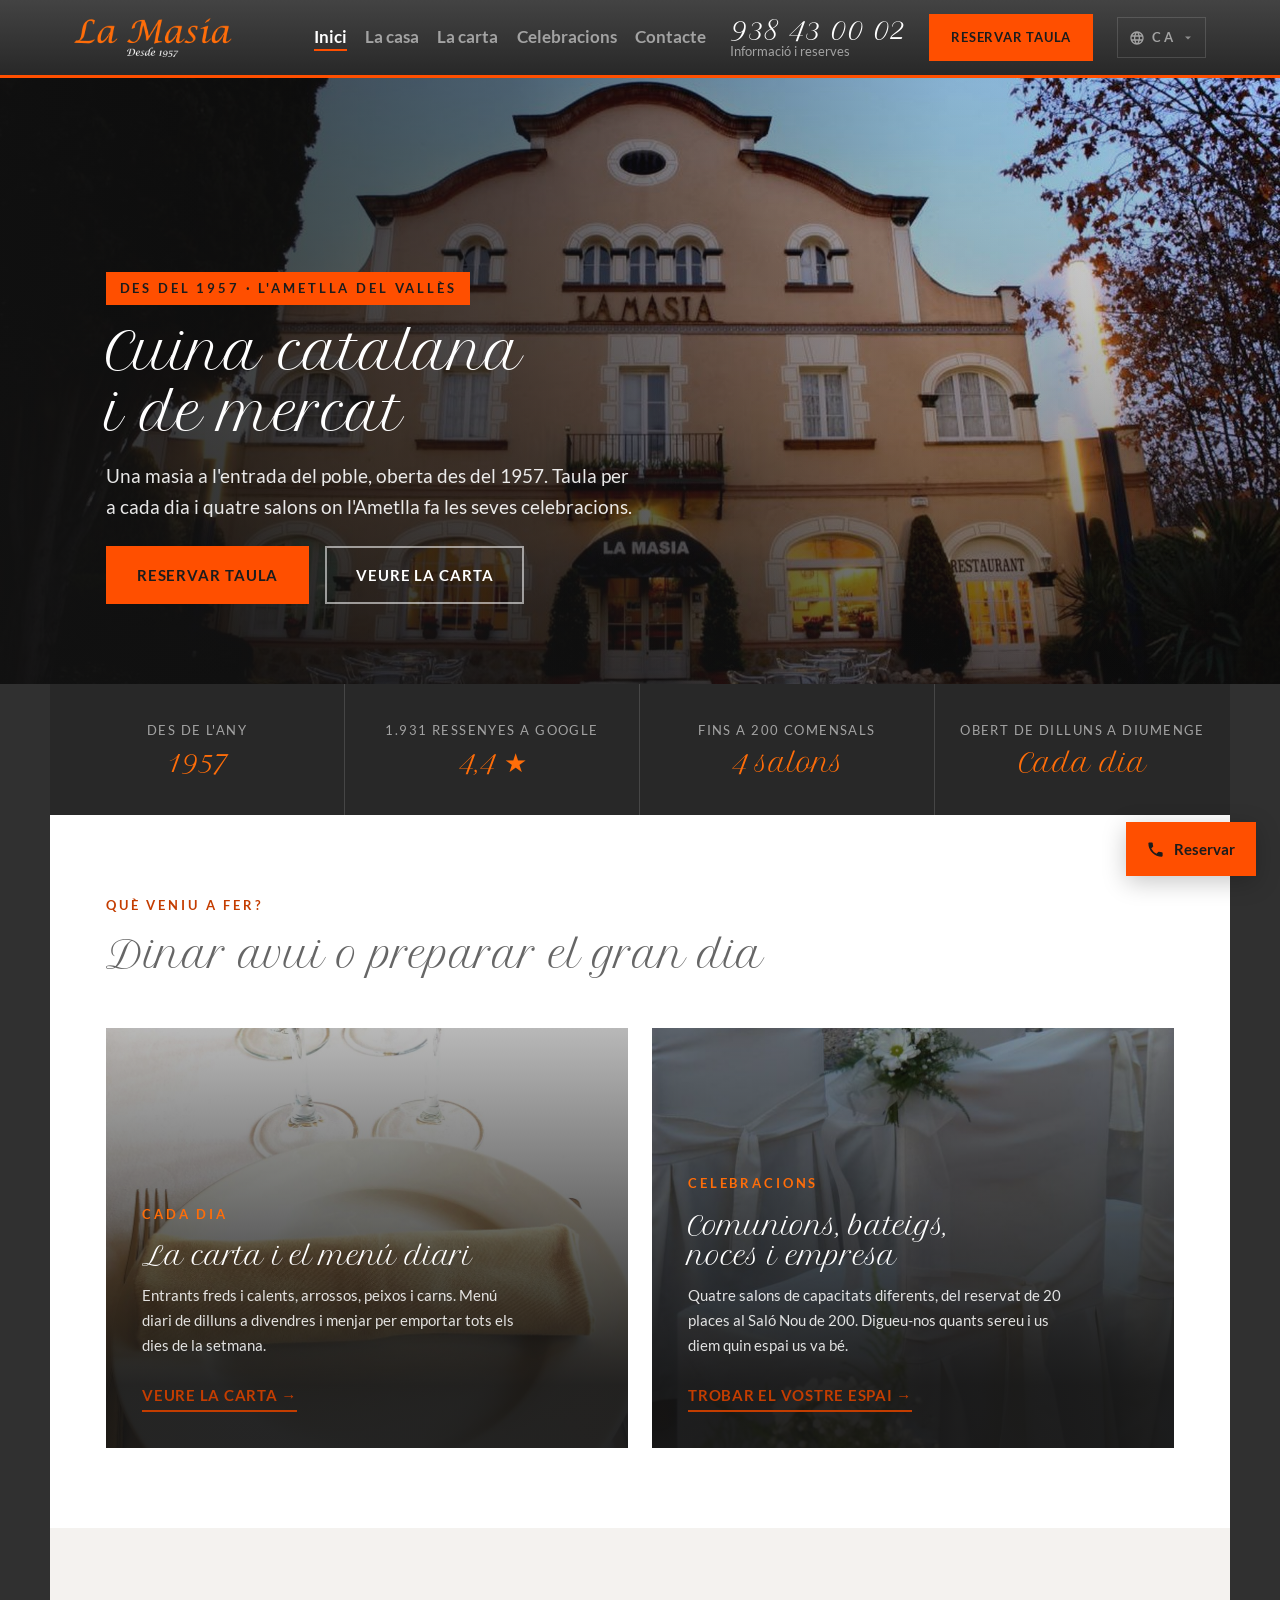
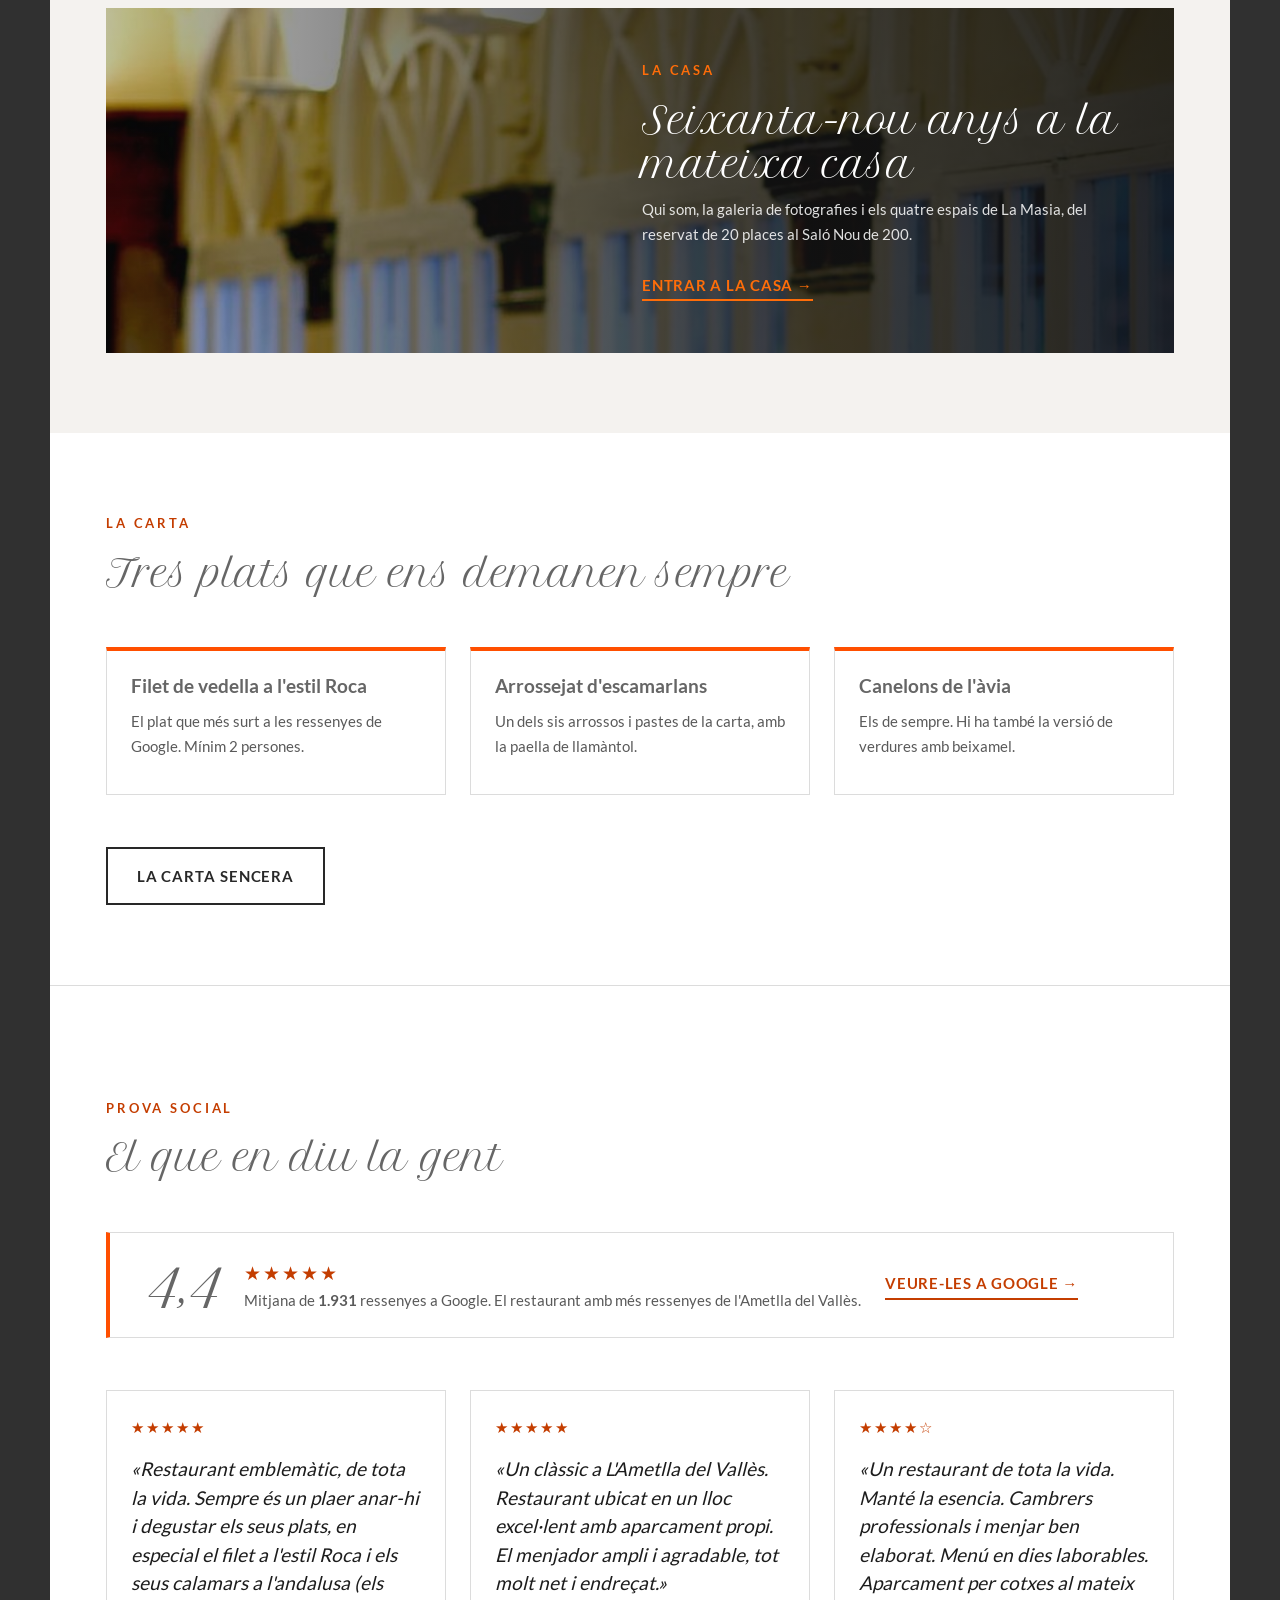
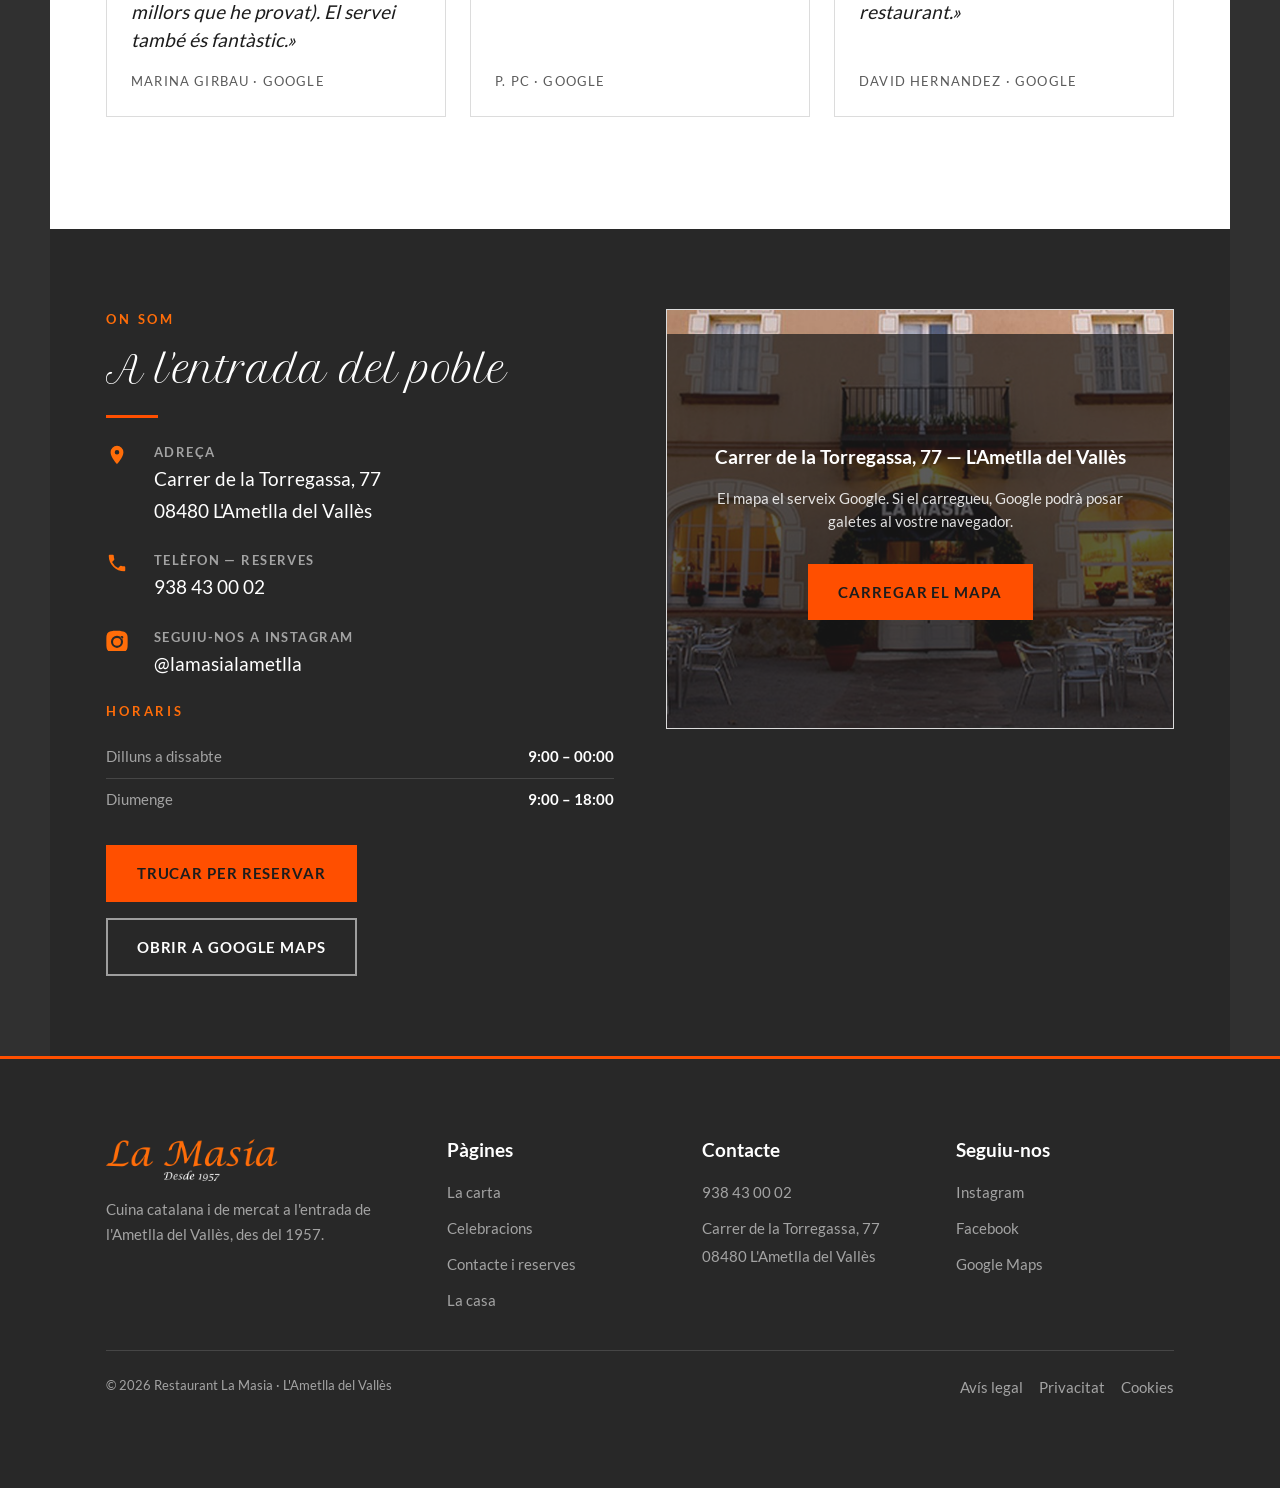
==== commit c7751a00: "El text ja no es talla pels costats al mòbil La causa era `grid-template-columns: 1fr`. Una pista `1" ====
--- a/index.html
+++ b/index.html
@@ -555,8 +555,17 @@
         <h2>Contacte</h2>
         <ul>
           <li><a href="tel:+34938430002">938 43 00 02</a></li>
-          <li>Carrer de la Torregassa, 77</li>
-          <li>08480 L'Ametlla del Vallès</li>
+          <!-- L'adreça del peu ÉS un enllaç: qui la busca aquí la busca per
+               anar-hi, no per llegir-la. Va al mateix lloc que el botó
+               «Obrir a Google Maps» de la pàgina, i a la fitxa del negoci
+               per nom, no a la consulta per adreça.
+               Les dues línies es mantenen com a dos nodes de text separats
+               per un <br>: totes dues són a la llista `igual` del
+               diccionari i així es queden igual als tres idiomes. -->
+          <li>
+            <a href="https://www.google.com/maps/search/?api=1&amp;query=Restaurant%20La%20Masia%2C%20Carrer%20de%20la%20Torregassa%2C%2077%2C%2008480%20L%27Ametlla%20del%20Vall%C3%A8s"
+               target="_blank" rel="noopener">Carrer de la Torregassa, 77<br>08480 L'Ametlla del Vallès</a>
+          </li>
         </ul>
       </div>
 
--- a/css/styles.css
+++ b/css/styles.css
@@ -749,7 +749,19 @@
 /* ═══ BANDA DE FETS ═════════════════════════════════════════════ */
 
 .banda-fets { background: var(--gris-cap-baix); color: var(--blanc); }
-.banda-fets ul { list-style: none; display: grid; grid-template-columns: repeat(4, 1fr); }
+/* ⚠️ `minmax(0, 1fr)` I NO `1fr`. Una pista `1fr` té `min-width: auto`, i
+   això vol dir que NO baixa mai per sota de la paraula més llarga que hi
+   ha a dins. En una pantalla estreta —o amb la mida de lletra ampliada,
+   que molta gent porta activada al mòbil— «diumenge» i «ressenyes», amb
+   el seu `letter-spacing`, estiraven la cel·la, la pàgina es feia més
+   ampla que la finestra i el `overflow-x: hidden` del body es menjava la
+   columna de la dreta. Es veia com a text tallat pel costat.
+   Comprovat a 390 px amb la lletra a 1,5×: 405 px de document abans, 390
+   després. */
+.banda-fets ul { list-style: none; display: grid; grid-template-columns: repeat(4, minmax(0, 1fr)); }
+/* I si tot i així una paraula no hi cap, que es parteixi en comptes
+   d'empènyer: val més un guionet que perdre mitja cel·la. */
+.fet-etiqueta, .fet-xifra { overflow-wrap: break-word; }
 .banda-fets li {
   padding: var(--s-4) var(--s-3);
   border-right: 1px solid var(--vora-fosca);
@@ -775,7 +787,7 @@
 
 /* ═══ ELS DOS CAMINS ════════════════════════════════════════════ */
 
-.camins { display: grid; grid-template-columns: 1fr 1fr; gap: var(--s-3); }
+.camins { display: grid; grid-template-columns: minmax(0, 1fr) minmax(0, 1fr); gap: var(--s-3); }
 .cami {
   position: relative;
   display: flex;
@@ -817,7 +829,7 @@
 
 /* Només l'usa la-casa.html (#qui-som). A la portada aquest bloc s'ha
    substituït per `.porta`. */
-.historia { display: grid; grid-template-columns: 0.9fr 1fr; gap: var(--s-5); align-items: center; }
+.historia { display: grid; grid-template-columns: minmax(0, 0.9fr) minmax(0, 1fr); gap: var(--s-5); align-items: center; }
 /* `aspect-ratio` i no l'alçada natural: la fotografia d'aquesta columna
    ha canviat un cop ja (de vertical a apaïsada) i, sense retall fixat,
    canviar-la torna a descompensar la fila. Amb 4:3 el bloc es manté
@@ -827,7 +839,7 @@
 .historia-cos p + p { margin-top: var(--s-2); }
 .historia-cos .grup-botons { margin-top: var(--s-4); }
 
-.valors { display: grid; grid-template-columns: repeat(2, 1fr); gap: var(--s-3); margin-top: var(--s-4); }
+.valors { display: grid; grid-template-columns: repeat(2, minmax(0, 1fr)); gap: var(--s-3); margin-top: var(--s-4); }
 .valor { border-top: 3px solid var(--taronja); padding-top: var(--s-2); }
 .valor strong { display: block; font-size: var(--t-md); color: var(--text-titol); }
 .valor span { font-size: var(--t-sm); color: var(--text-suau); }
@@ -961,7 +973,7 @@
 }
 .menu-inclou { font-size: var(--t-sm); color: var(--text-suau); }
 
-.menu-plats { display: grid; grid-template-columns: repeat(3, 1fr); gap: var(--s-4); }
+.menu-plats { display: grid; grid-template-columns: repeat(3, minmax(0, 1fr)); gap: var(--s-4); }
 .menu-grup h3 {
   font-family: var(--cos);
   font-weight: 700;
@@ -991,7 +1003,7 @@
 
 .emportar {
   display: grid;
-  grid-template-columns: 1.15fr 1fr;
+  grid-template-columns: minmax(0, 1.15fr) minmax(0, 1fr);
   gap: var(--s-5);
   align-items: start;
 }
@@ -1004,7 +1016,7 @@
 .emportar-passos li {
   counter-increment: pas;
   display: grid;
-  grid-template-columns: 2.6rem 1fr;
+  grid-template-columns: 2.6rem minmax(0, 1fr);
   column-gap: var(--s-2);
   row-gap: 0.2rem;
   align-items: start;
@@ -1083,8 +1095,12 @@
    "Tots els plats" (var(--s-5)), no més ni menys: si no, el text
    fa un salt de 16 px cada cop que es canvia de filtre. */
 .js-filtre-carta .carta-grup[hidden] + .carta-grup { margin-top: var(--s-5); }
+/* `flex-wrap: wrap` perquè el recompte («7 plats») porta `nowrap` i, quan
+   el títol de l'apartat s'allarga —en castellà, o amb la lletra ampliada—,
+   sense poder baixar de línia empenyia la pàgina més enllà de la finestra. */
 .carta-grup-cap {
   display: flex;
+  flex-wrap: wrap;
   align-items: baseline;
   gap: var(--s-2);
   border-bottom: 2px solid var(--taronja);
@@ -1123,7 +1139,7 @@
   white-space: nowrap;
 }
 
-.plats-destacats { display: grid; grid-template-columns: repeat(3, 1fr); gap: var(--s-3); }
+.plats-destacats { display: grid; grid-template-columns: repeat(3, minmax(0, 1fr)); gap: var(--s-3); }
 .plat-targeta { border: 1px solid var(--vora); transition: box-shadow 0.2s ease; }
 .plat-targeta:hover { box-shadow: var(--ombra-up); }
 .plat-targeta img { width: 100%; aspect-ratio: 4 / 3; object-fit: cover; }
@@ -1146,7 +1162,7 @@
 /* ═══ ESPAIS I CERCADOR ═════════════════════════════════════════ */
 
 .cercador { border: 1px solid var(--vora); border-top: 4px solid var(--taronja); padding: var(--s-4); background: var(--blanc); }
-.cercador-controls { display: grid; grid-template-columns: 1fr 1fr; gap: var(--s-4); }
+.cercador-controls { display: grid; grid-template-columns: minmax(0, 1fr) minmax(0, 1fr); gap: var(--s-4); }
 
 .camp-rang label,
 .camp-tipus legend {
@@ -1194,7 +1210,7 @@
 /* El formulari de pressupost, just sota el cercador */
 .pressupost-bloc {
   display: grid;
-  grid-template-columns: 1fr 1fr;
+  grid-template-columns: minmax(0, 1fr) minmax(0, 1fr);
   gap: var(--s-5);
   align-items: start;
 }
@@ -1212,7 +1228,7 @@
 .tanca-crida > div > * + * { margin-top: 0; }
 .tanca-crida .grup-botons { margin: 0; }
 
-.sales { display: grid; grid-template-columns: repeat(2, 1fr); gap: var(--s-3); margin-top: var(--s-4); }
+.sales { display: grid; grid-template-columns: repeat(2, minmax(0, 1fr)); gap: var(--s-3); margin-top: var(--s-4); }
 .sala {
   display: flex;
   flex-direction: column;
@@ -1241,7 +1257,7 @@
 
 .galeria {
   display: grid;
-  grid-template-columns: repeat(3, 1fr);
+  grid-template-columns: repeat(3, minmax(0, 1fr));
   gap: var(--s-3);
 }
 .galeria figure { display: flex; flex-direction: column; }
@@ -1373,7 +1389,7 @@
 .espais-llista { display: grid; gap: var(--s-5); }
 .espai {
   display: grid;
-  grid-template-columns: 1fr 1fr;
+  grid-template-columns: minmax(0, 1fr) minmax(0, 1fr);
   gap: var(--s-4);
   align-items: center;
 }
@@ -1407,7 +1423,7 @@
 .nota-estrelles { color: var(--taronja-text); letter-spacing: 0.1em; font-size: var(--t-md); }
 .nota-detall { font-size: var(--t-sm); color: var(--text-suau); }
 
-.ressenyes { display: grid; grid-template-columns: repeat(3, 1fr); gap: var(--s-3); margin-top: var(--s-3); }
+.ressenyes { display: grid; grid-template-columns: repeat(3, minmax(0, 1fr)); gap: var(--s-3); margin-top: var(--s-3); }
 .ressenya { border: 1px solid var(--vora); padding: var(--s-3); display: flex; flex-direction: column; }
 .ressenya-estrelles {
   color: var(--taronja-text);
@@ -1458,10 +1474,10 @@
 
 /* ═══ CONTACTE ══════════════════════════════════════════════════ */
 
-.contacte-graella { display: grid; grid-template-columns: 1fr 1fr; gap: var(--s-5); align-items: start; }
+.contacte-graella { display: grid; grid-template-columns: minmax(0, 1fr) minmax(0, 1fr); gap: var(--s-5); align-items: start; }
 
 .dades { list-style: none; display: grid; gap: var(--s-3); }
-.dades li { display: grid; grid-template-columns: 32px 1fr; gap: var(--s-2); align-items: start; }
+.dades li { display: grid; grid-template-columns: 32px minmax(0, 1fr); gap: var(--s-2); align-items: start; }
 .dades svg { width: 22px; height: 22px; fill: var(--taronja-text); margin-top: 2px; }
 .seccio-fosca .dades svg { fill: var(--taronja-logo); }
 .dades-etiqueta {
@@ -1529,7 +1545,7 @@
 /* ═══ FORMULARI ═════════════════════════════════════════════════ */
 
 .formulari { border: 1px solid var(--vora); border-top: 4px solid var(--taronja); padding: var(--s-4); background: var(--blanc); }
-.camps { display: grid; grid-template-columns: 1fr 1fr; gap: var(--s-3); }
+.camps { display: grid; grid-template-columns: minmax(0, 1fr) minmax(0, 1fr); gap: var(--s-3); }
 .camp { display: flex; flex-direction: column; gap: 0.35rem; }
 .camp-ample { grid-column: 1 / -1; }
 .camp label {
@@ -1553,6 +1569,12 @@
   transition: border-color 0.2s ease;
 }
 .camp textarea { resize: vertical; min-height: 118px; }
+/* ⚠️ `input[type="date"]` i els `select` porten una amplada MÍNIMA pròpia
+   del navegador que `width: 100%` no redueix. Amb la mida de lletra
+   ampliada estiraven la columna del formulari i, amb ella, tota la
+   pàgina: sobreeixia i el `overflow-x: hidden` del body retallava el
+   text. `min-width: 0` els deixa encongir com qualsevol altre camp. */
+.camp input, .camp select, .camp textarea { min-width: 0; }
 .camp input:hover, .camp select:hover, .camp textarea:hover { border-color: var(--text-suau); }
 
 /* Camp bloquejat fins que no toca: ha de semblar-ho */
@@ -1590,7 +1612,7 @@
 .peu { background: var(--gris-cap-baix); color: var(--text-clar); padding-block: var(--s-6) 5.5rem; border-top: 3px solid var(--taronja); }
 .peu-graella {
   display: grid;
-  grid-template-columns: 1.4fr repeat(3, 1fr);
+  grid-template-columns: minmax(0, 1.4fr) repeat(3, minmax(0, 1fr));
   gap: var(--s-4);
   padding-bottom: var(--s-4);
   border-bottom: 1px solid var(--vora-fosca);
@@ -1644,7 +1666,18 @@
 .legal { padding-block: calc(var(--nav-h) + var(--s-5)) var(--s-6); }
 .legal h1 { font-size: var(--t-xl); color: var(--text-titol); }
 .legal h2 { font-size: var(--t-md); color: var(--text-titol); margin-top: var(--s-4); }
-.legal p, .legal li { color: var(--text-suau); max-width: var(--ample-text); margin-top: var(--s-2); }
+/* `overflow-wrap: break-word` perquè els legals van plens de coses que no
+   es poden partir per cap guionet: adreces web senceres
+   (`policies.google.com/technologies/cookies`), correus i els marcadors
+   entre claudàtors. En una pantalla de 320 px, aquella adreça estirava la
+   línia 38 px més enllà de la finestra i el text es tallava pel costat.
+   Ara es parteix, que és lleig una vegada i llegible sempre. */
+.legal p, .legal li {
+  color: var(--text-suau);
+  max-width: var(--ample-text);
+  margin-top: var(--s-2);
+  overflow-wrap: break-word;
+}
 .legal ul { margin-left: var(--s-3); }
 .legal .actualitzat { font-size: var(--t-sm); }
 
@@ -1684,26 +1717,26 @@
 }
 
 @media (max-width: 1100px) {
-  .peu-graella { grid-template-columns: 1fr 1fr; }
+  .peu-graella { grid-template-columns: minmax(0, 1fr) minmax(0, 1fr); }
 }
 
 @media (max-width: 900px) {
   :root { --nav-h: 66px; }
-  .camins { grid-template-columns: 1fr; }
+  .camins { grid-template-columns: minmax(0, 1fr); }
   .cami { min-height: 330px; }
-  .historia { grid-template-columns: 1fr; gap: var(--s-4); }
-  .contacte-graella { grid-template-columns: 1fr; }
+  .historia { grid-template-columns: minmax(0, 1fr); gap: var(--s-4); }
+  .contacte-graella { grid-template-columns: minmax(0, 1fr); }
   .plats { columns: 1; }
-  .plats-destacats { grid-template-columns: 1fr; }
-  .menu-plats { grid-template-columns: 1fr; gap: var(--s-3); }
-  .ressenyes { grid-template-columns: 1fr; }
-  .cercador-controls { grid-template-columns: 1fr; }
-  .pressupost-bloc { grid-template-columns: 1fr; gap: var(--s-4); }
-  .banda-fets ul { grid-template-columns: 1fr 1fr; }
+  .plats-destacats { grid-template-columns: minmax(0, 1fr); }
+  .menu-plats { grid-template-columns: minmax(0, 1fr); gap: var(--s-3); }
+  .ressenyes { grid-template-columns: minmax(0, 1fr); }
+  .cercador-controls { grid-template-columns: minmax(0, 1fr); }
+  .pressupost-bloc { grid-template-columns: minmax(0, 1fr); gap: var(--s-4); }
+  .banda-fets ul { grid-template-columns: minmax(0, 1fr) minmax(0, 1fr); }
   .banda-fets li:nth-child(2) { border-right: 0; }
   .banda-fets li:nth-child(-n+2) { border-bottom: 1px solid var(--vora-fosca); }
-  .galeria { grid-template-columns: 1fr 1fr; }
-  .emportar { grid-template-columns: 1fr; gap: var(--s-4); }
+  .galeria { grid-template-columns: minmax(0, 1fr) minmax(0, 1fr); }
+  .emportar { grid-template-columns: minmax(0, 1fr); gap: var(--s-4); }
   /* El vel horitzontal de la porta fa el mateix mal que el del hero en
      una pantalla estreta: passa a vertical i el text baixa a sota. */
   .porta { justify-content: flex-start; align-items: flex-end; min-height: 300px; padding: var(--s-4); }
@@ -1722,7 +1755,7 @@
   /* Les fileres alternades no tenen sentit en una sola columna: si es
      deixés l'`order`, dues sales de cada quatre sortirien amb el text
      abans de la seva fotografia. */
-  .espai { grid-template-columns: 1fr; gap: var(--s-3); }
+  .espai { grid-template-columns: minmax(0, 1fr); gap: var(--s-3); }
   .espai:nth-child(even) .espai-foto { order: 0; }
   .espais-llista { gap: var(--s-4); }
 
@@ -1799,10 +1832,10 @@
      hero quedava sagnat 48 px en una pantalla de 390 i hi perdia una
      paraula per línia. */
   .hero-text { padding-block: var(--s-3) 0; }
-  .sales { grid-template-columns: 1fr; }
-  .camps { grid-template-columns: 1fr; }
-  .valors { grid-template-columns: 1fr; }
-  .peu-graella { grid-template-columns: 1fr; }
+  .sales { grid-template-columns: minmax(0, 1fr); }
+  .camps { grid-template-columns: minmax(0, 1fr); }
+  .valors { grid-template-columns: minmax(0, 1fr); }
+  .peu-graella { grid-template-columns: minmax(0, 1fr); }
   .nota-google { flex-direction: column; align-items: flex-start; gap: var(--s-2); }
   .formulari, .cercador { padding: var(--s-3); }
   /* El CTA principal MAI s'amaga al mòbil: només es fa compacte */
